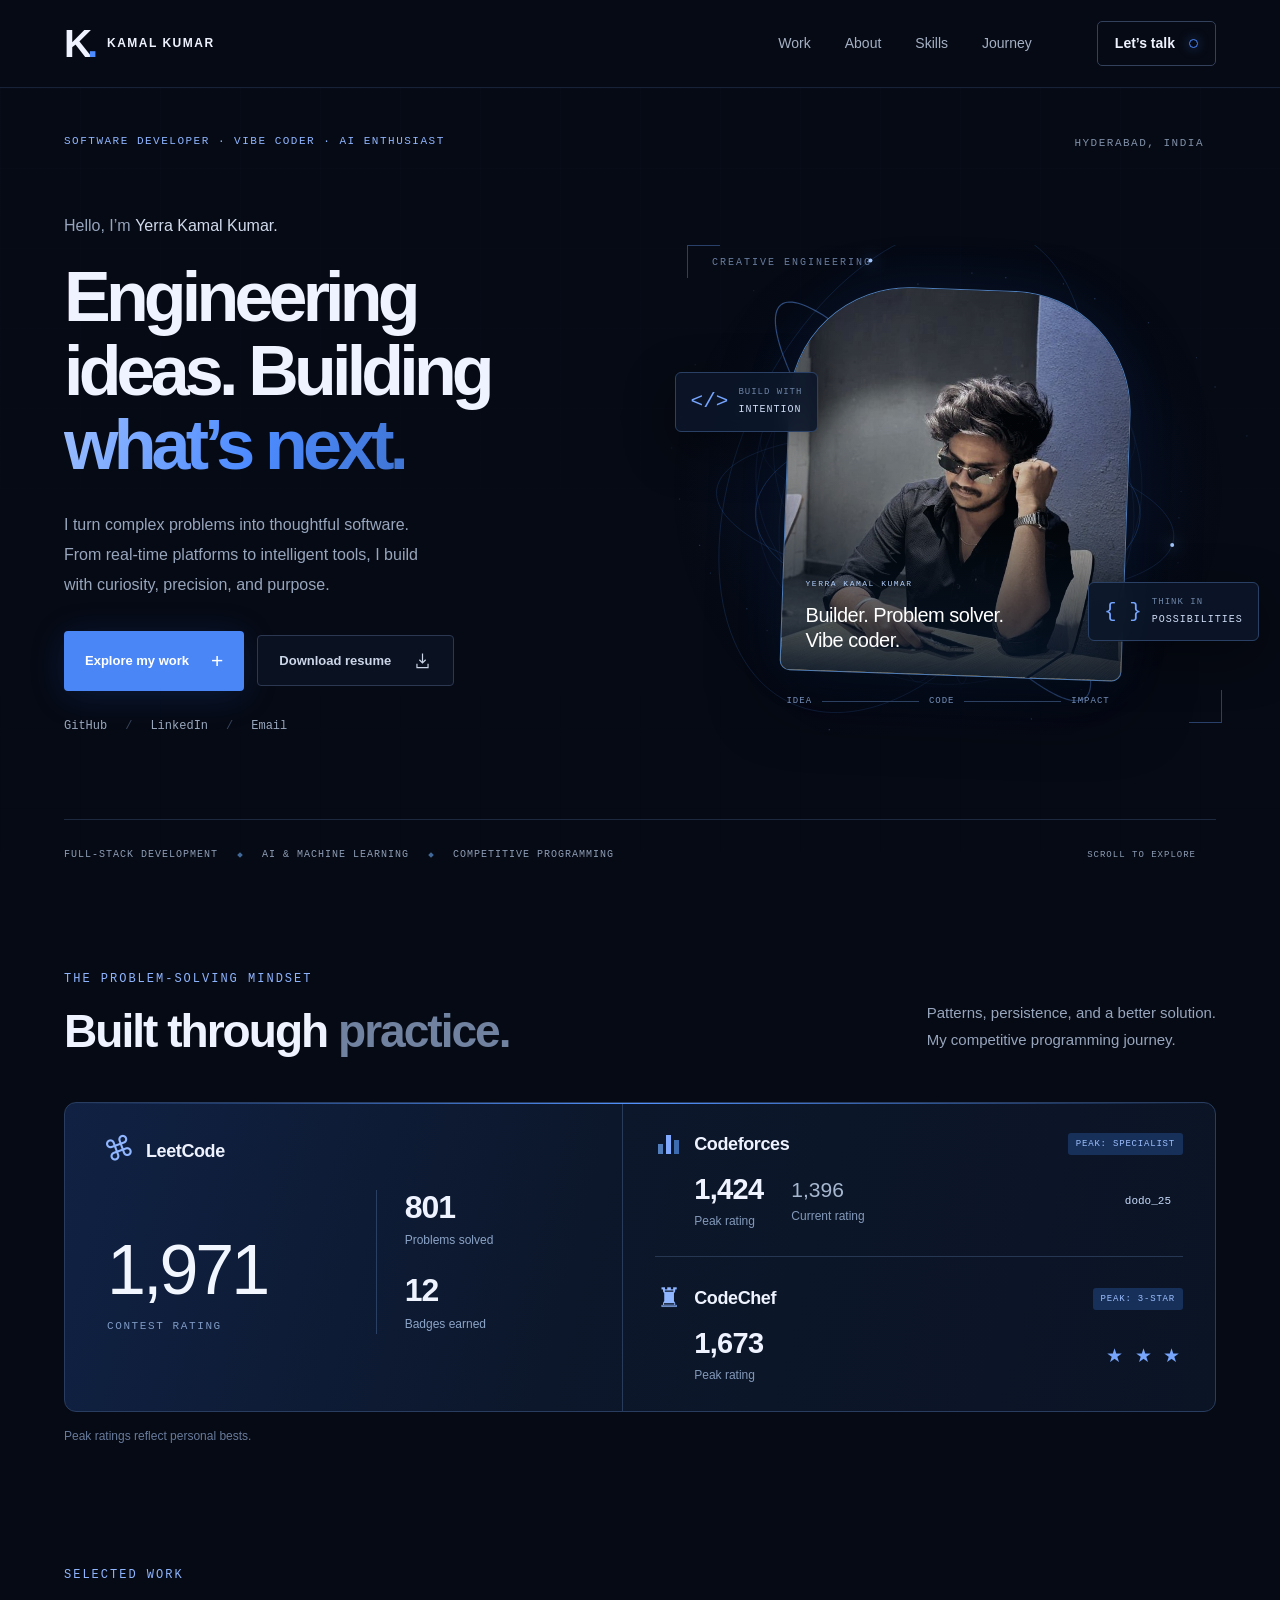
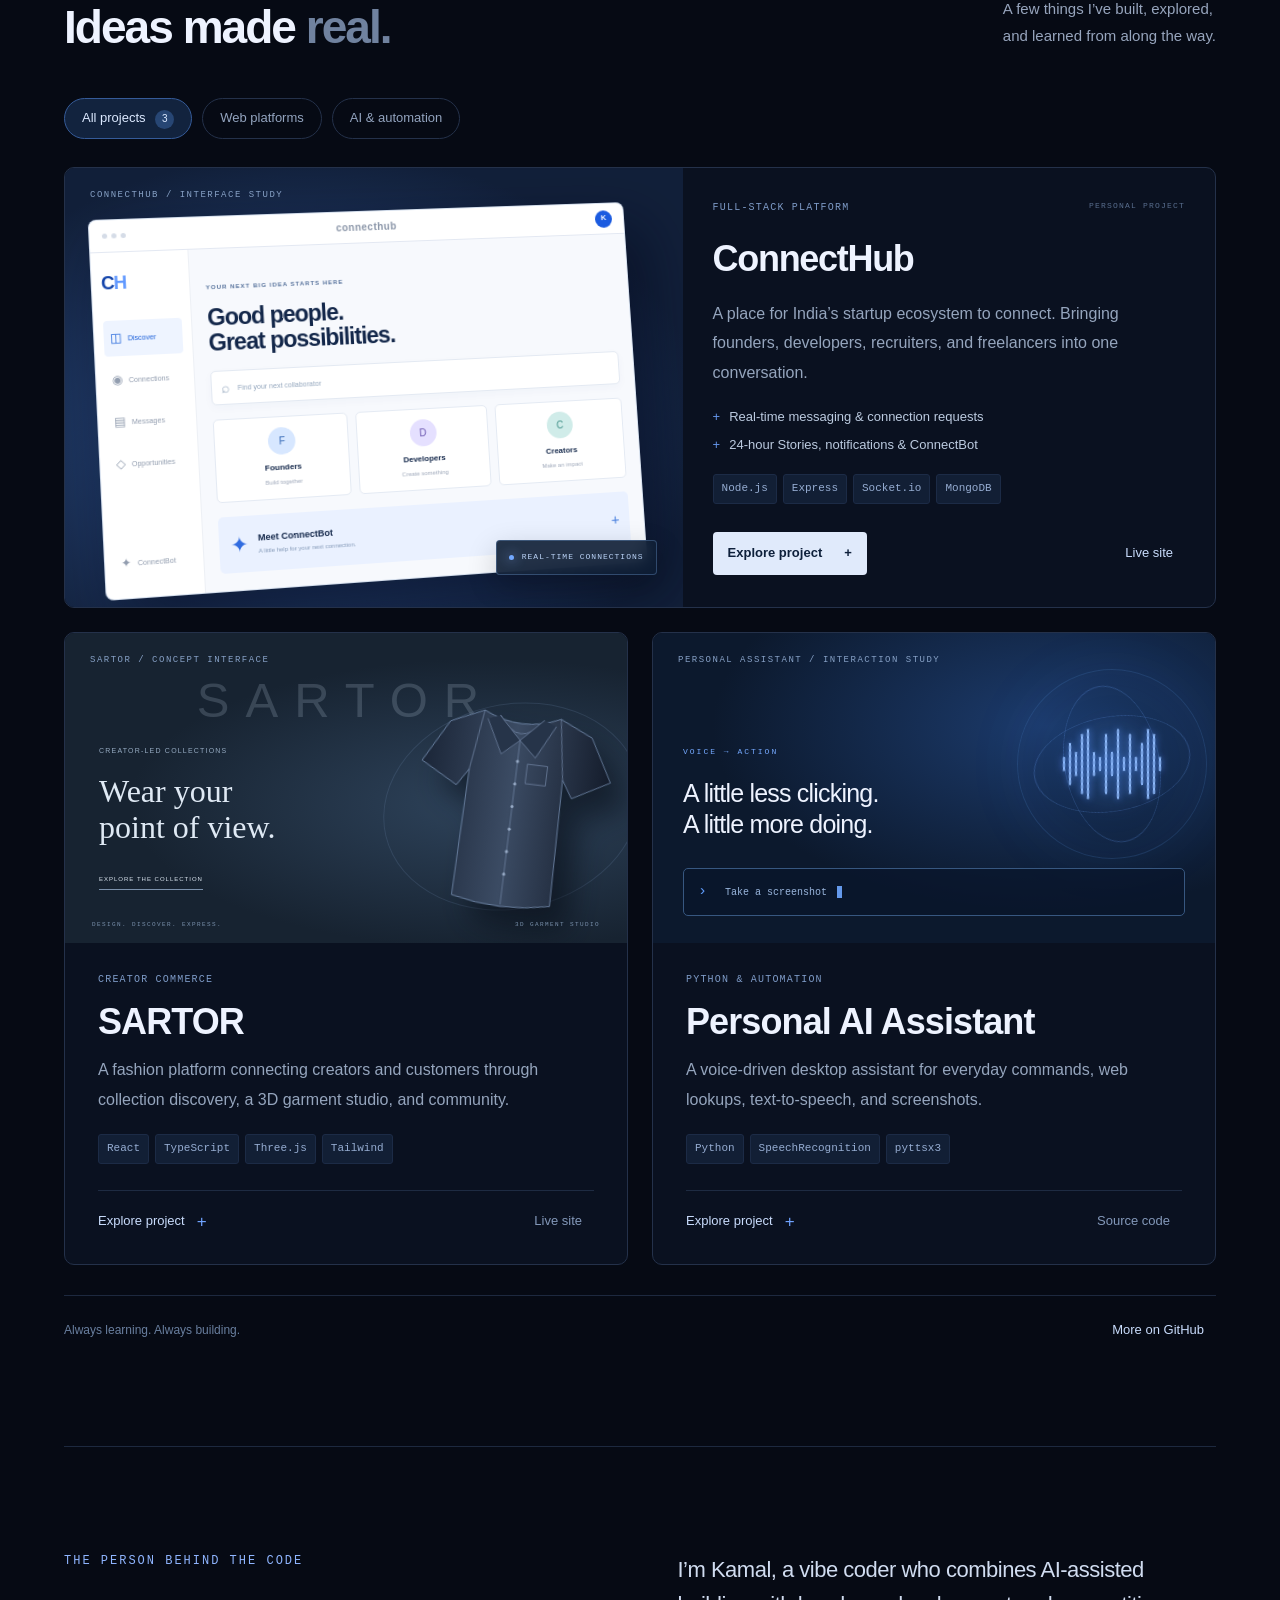
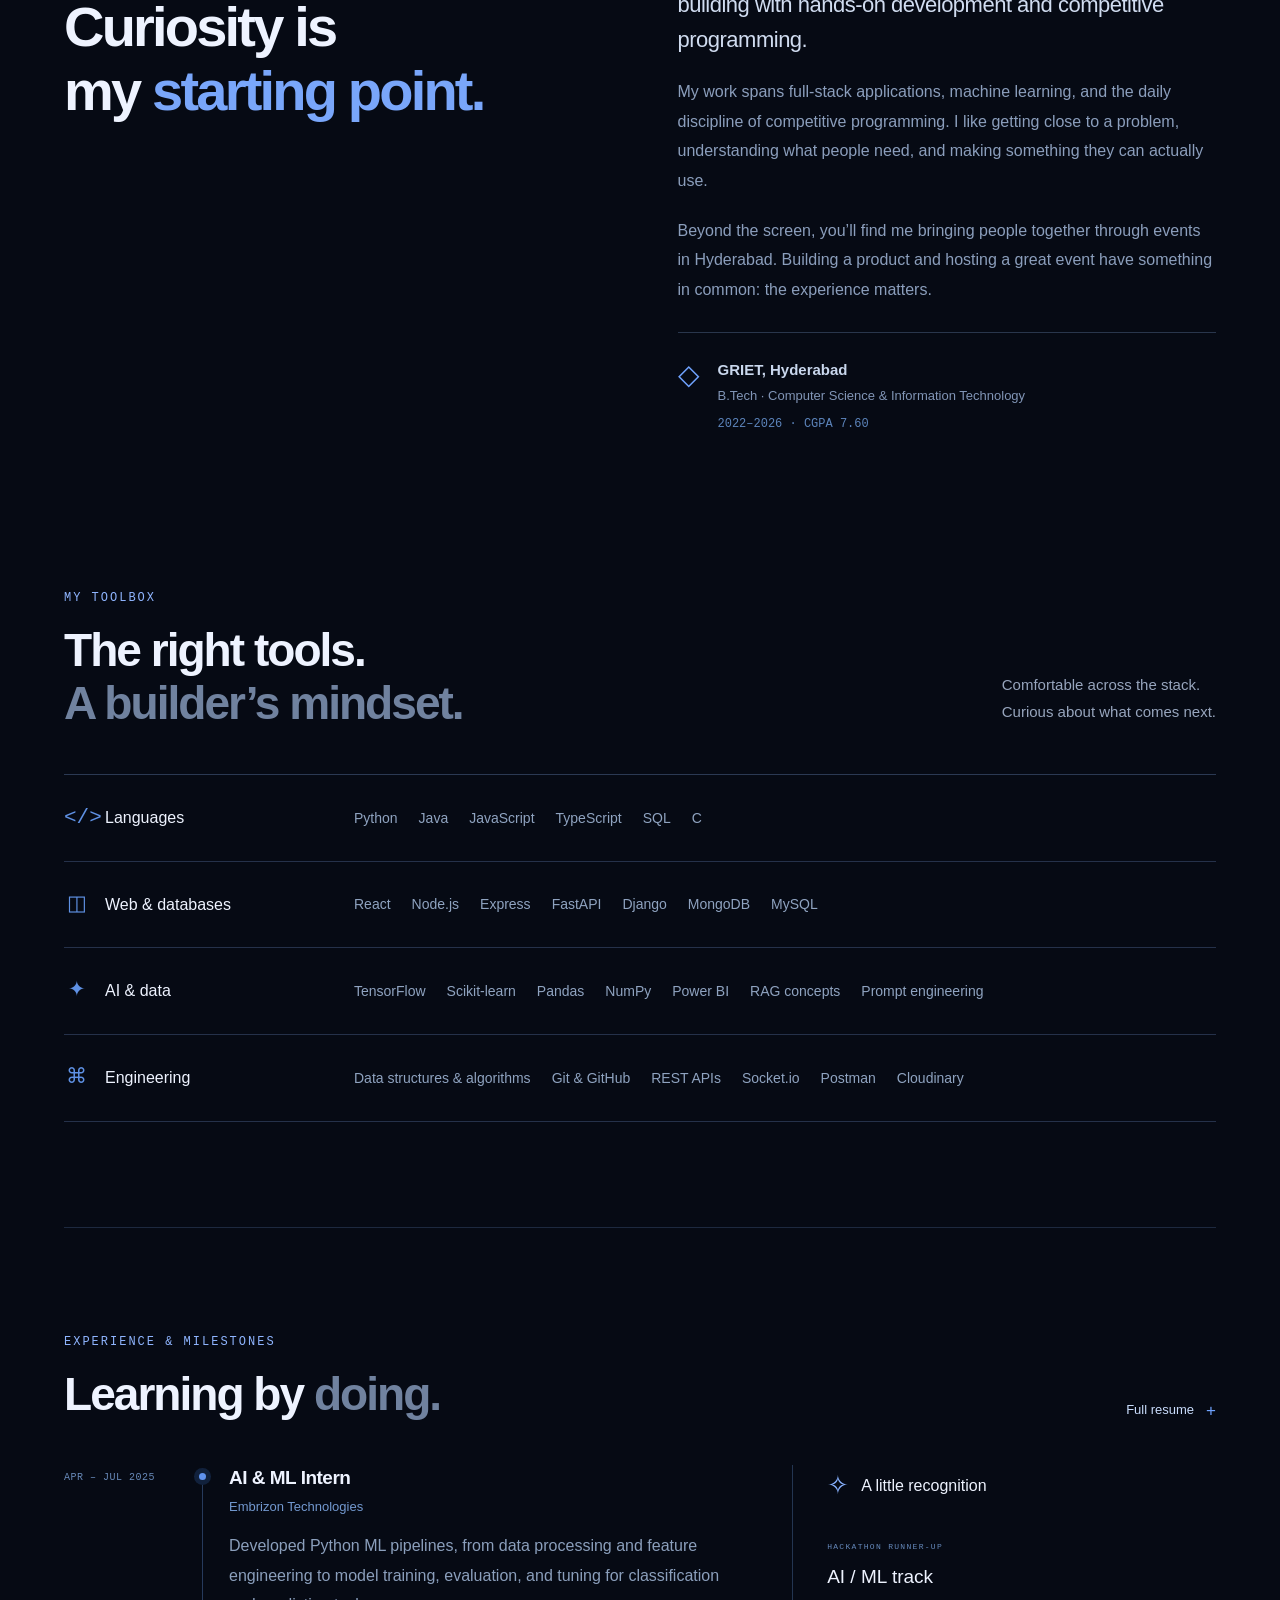
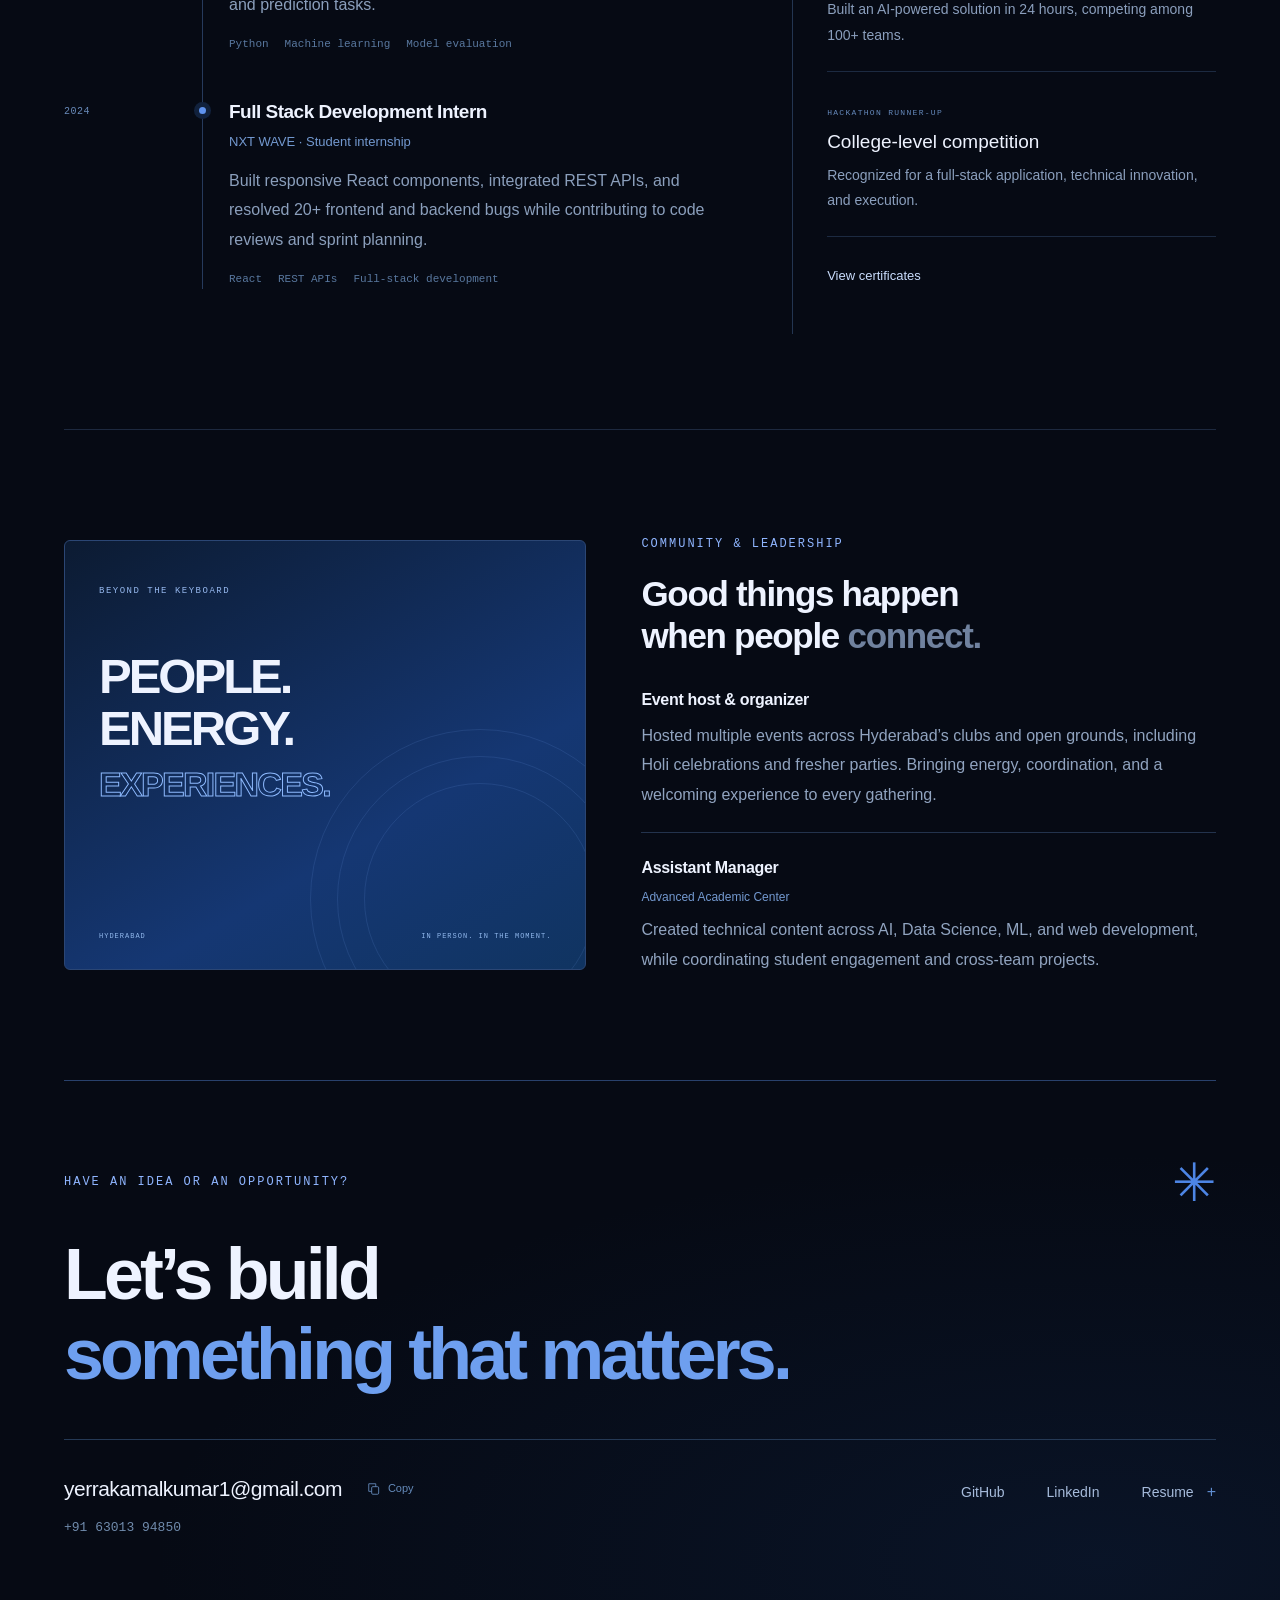
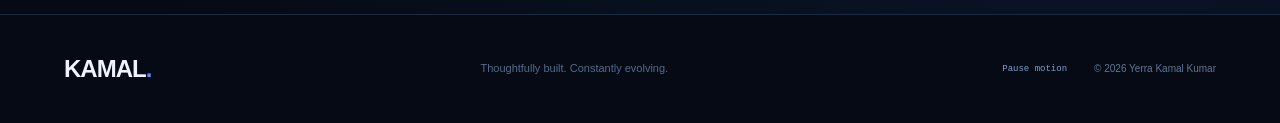
==== portfolio/index.html @ 94bba511 "Add deployed responsive portfolio, portrait and resume" ====
<!doctype html>
<html lang="en">
<head>
  <meta charset="utf-8">
  <meta name="viewport" content="width=device-width, initial-scale=1">
  <meta name="theme-color" content="#060a14">
  <title>Yerra Kamal Kumar — Software Developer, Vibe Coder & AI Enthusiast</title>
  <meta name="description" content="Yerra Kamal Kumar — software developer and AI enthusiast in Hyderabad. Explore ConnectHub, SARTOR, competitive programming achievements and selected work.">
  <meta property="og:title" content="Yerra Kamal Kumar — Engineering ideas. Building what’s next.">
  <meta property="og:description" content="Full-stack development, AI projects and competitive programming. Explore selected work by Kamal Kumar.">
  <meta property="og:type" content="website">
  <meta property="og:image" content="./social-card.svg">
  <link rel="icon" href="./favicon.svg" type="image/svg+xml">
  <link rel="stylesheet" href="./styles.css">
  <script src="./app.js" defer></script>
</head>
<body>
  <a class="skip-link" href="#main">Skip to content</a>
  <div class="scroll-progress" aria-hidden="true"></div>
  <header class="site-header">
    <a href="#home" class="brand" aria-label="Kamal Kumar home"><span class="brand-symbol">K<span>.</span></span><span class="brand-name">KAMAL KUMAR</span></a>
    <nav class="desktop-nav" aria-label="Main navigation">
      <a href="#work">Work</a><a href="#about">About</a><a href="#skills">Skills</a><a href="#journey">Journey</a>
    </nav>
    <div class="header-actions"><a href="#contact" class="nav-contact">Let’s talk <span class="tiny-orbit" aria-hidden="true"></span></a><button class="menu-toggle" aria-expanded="false" aria-controls="mobile-nav" aria-label="Open navigation"><span></span><span></span></button></div>
    <nav id="mobile-nav" class="mobile-nav" aria-label="Mobile navigation" hidden><a href="#work">Work</a><a href="#about">About</a><a href="#skills">Skills</a><a href="#journey">Journey</a><a href="#contact">Contact</a></nav>
  </header>

  <main id="main">
    <section id="home" class="hero section-anchor">
      <div class="hero-grid-bg" aria-hidden="true"></div>
      <div class="hero-topline"><span class="eyebrow">SOFTWARE DEVELOPER · VIBE CODER · AI ENTHUSIAST</span><span class="location">HYDERABAD, INDIA <span aria-hidden="true"></span></span></div>
      <div class="hero-content">
        <div class="hero-copy">
          <p class="hello">Hello, I’m <strong>Yerra Kamal Kumar.</strong></p>
          <h1>Engineering<br>ideas. Building<br><span>what’s next.</span></h1>
          <p class="hero-description">I turn complex problems into thoughtful software.<br class="desktop-break"> From real-time platforms to intelligent tools, I build<br class="desktop-break"> with curiosity, precision, and purpose.</p>
          <div class="hero-buttons"><a class="button button-primary" href="#work">Explore my work <span class="button-icon" aria-hidden="true">+</span></a><a class="button button-secondary" href="./assets/Yerra_Kamal_Kumar_Resume.pdf" download>Download resume <svg viewBox="0 0 24 24" aria-hidden="true"><path d="M12 3v12m-4-4 4 4 4-4M5 16v5h14v-5"/></svg></a></div>
          <div class="hero-social"><a href="https://github.com/yerrakamalkumar1" target="_blank" rel="noopener noreferrer">GitHub</a><span aria-hidden="true">/</span><a href="https://linkedin.com/in/kamal-kumar-yerra" target="_blank" rel="noopener noreferrer">LinkedIn</a><span aria-hidden="true">/</span><a href="mailto:yerrakamalkumar1@gmail.com">Email</a></div>
        </div>
        <div class="hero-art" aria-label="Kamal Kumar portrait with an animated blue orbital background">
          <div class="art-corner corner-top"></div><div class="art-corner corner-bottom"></div>
          <span class="art-label">CREATIVE ENGINEERING</span><canvas id="orbital-canvas" aria-hidden="true"></canvas>
          <div class="portrait-frame"><img src="./assets/kamal-portrait.jpg" alt="Yerra Kamal Kumar" width="756" height="1008" fetchpriority="high"><div class="portrait-gradient"></div><div class="portrait-caption"><span>YERRA KAMAL KUMAR</span><strong>Builder. Problem solver.<br>Vibe coder.</strong></div></div>
          <div class="orbit-chip chip-one"><span class="chip-code">&lt;/&gt;</span><span>BUILD WITH<br><strong>INTENTION</strong></span></div>
          <div class="orbit-chip chip-two"><span class="chip-code">{ }</span><span>THINK IN<br><strong>POSSIBILITIES</strong></span></div>
          <div class="art-caption"><span>IDEA</span><i></i><span>CODE</span><i></i><span>IMPACT</span></div>
        </div>
      </div>
      <div class="hero-bottom"><span>FULL-STACK DEVELOPMENT</span><span class="diamond" aria-hidden="true"></span><span>AI & MACHINE LEARNING</span><span class="diamond" aria-hidden="true"></span><span>COMPETITIVE PROGRAMMING</span><a href="#work" class="scroll-label">SCROLL TO EXPLORE <span aria-hidden="true"></span></a></div>
    </section>

    <section class="coding-section section-pad" id="coding">
      <div class="section-heading reveal"><div><p class="eyebrow">THE PROBLEM-SOLVING MINDSET</p><h2>Built through <span class="muted-word">practice.</span></h2></div><p>Patterns, persistence, and a better solution.<br>My competitive programming journey.</p></div>
      <div class="coding-board reveal">
        <div class="leetcode-score"><div class="platform-label"><span class="platform-symbol leet-symbol" aria-hidden="true">⌘</span><h3>LeetCode</h3></div><div class="main-rating">1,971<span>CONTEST RATING</span></div><div class="leetcode-extra"><div><strong>801</strong><span>Problems solved</span></div><div><strong>12</strong><span>Badges earned</span></div></div></div>
        <div class="coding-side"><article><div class="platform-label"><span class="platform-symbol cf-symbol" aria-hidden="true"><i></i><i></i><i></i></span><h3>Codeforces</h3><span class="rank-badge">PEAK: SPECIALIST</span></div><div class="rating-detail"><strong>1,424<span>Peak rating</span></strong><span class="secondary-rating">1,396<span>Current rating</span></span><a class="text-link" href="https://codeforces.com/profile/dodo_25" target="_blank" rel="noopener noreferrer">dodo_25 <span aria-hidden="true"></span></a></div></article><article><div class="platform-label"><span class="platform-symbol chef-symbol" aria-hidden="true">♜</span><h3>CodeChef</h3><span class="rank-badge">PEAK: 3-STAR</span></div><div class="rating-detail"><strong>1,673<span>Peak rating</span></strong><div class="three-stars" aria-label="Three stars">★ ★ ★</div></div></article></div>
      </div>
      <p class="stats-note">Peak ratings reflect personal bests.</p>
    </section>

    <section id="work" class="work-section section-pad section-anchor">
      <div class="section-heading reveal"><div><p class="eyebrow">SELECTED WORK</p><h2>Ideas made <span class="muted-word">real.</span></h2></div><p>A few things I’ve built, explored,<br>and learned from along the way.</p></div>
      <div class="project-filters reveal" role="group" aria-label="Filter projects"><button data-filter="all" class="is-active" aria-pressed="true">All projects <span>3</span></button><button data-filter="web" aria-pressed="false">Web platforms</button><button data-filter="ai" aria-pressed="false">AI & automation</button></div>
      <div class="project-list">
        <article class="project project-featured reveal" data-category="web">
          <div class="project-visual connect-visual"><div class="visual-caption">CONNECTHUB / INTERFACE STUDY</div><div class="connect-window" aria-hidden="true"><div class="window-bar"><div class="window-dots"><i></i><i></i><i></i></div><span>connecthub</span><span class="mini-avatar">K</span></div><div class="mock-app"><div class="mock-sidebar"><span class="mini-logo">C<span>H</span></span><div class="mock-nav-item selected">◫ <span>Discover</span></div><div class="mock-nav-item">◉ <span>Connections</span></div><div class="mock-nav-item">▤ <span>Messages</span></div><div class="mock-nav-item">◇ <span>Opportunities</span></div><div class="mock-nav-item bottom-item">✦ <span>ConnectBot</span></div></div><div class="mock-main"><span class="mock-overline">YOUR NEXT BIG IDEA STARTS HERE</span><h4>Good people.<br>Great possibilities.</h4><div class="mock-search">⌕ <span>Find your next collaborator</span></div><div class="mock-profiles"><div><span class="avatar blue">F</span><strong>Founders</strong><small>Build together</small></div><div><span class="avatar purple">D</span><strong>Developers</strong><small>Create something</small></div><div><span class="avatar teal">C</span><strong>Creators</strong><small>Make an impact</small></div></div><div class="mock-chat"><span class="chat-spark">✦</span><div><strong>Meet ConnectBot</strong><small>A little help for your next connection.</small></div><span class="chat-plus">+</span></div></div></div></div><div class="project-floating-label"><span class="floating-dot"></span>REAL-TIME CONNECTIONS</div></div>
          <div class="project-copy"><div class="project-kicker"><span>FULL-STACK PLATFORM</span><span class="project-year">PERSONAL PROJECT</span></div><h3>ConnectHub</h3><p>A place for India’s startup ecosystem to connect. Bringing founders, developers, recruiters, and freelancers into one conversation.</p><ul class="project-highlights"><li>Real-time messaging & connection requests</li><li>24-hour Stories, notifications & ConnectBot</li></ul><div class="tech-tags"><span>Node.js</span><span>Express</span><span>Socket.io</span><span>MongoDB</span></div><div class="project-actions"><button class="button button-light" data-project="connecthub">Explore project <span aria-hidden="true">+</span></button><a class="text-link" href="https://connecthub-f2sp.onrender.com/" target="_blank" rel="noopener noreferrer">Live site <span aria-hidden="true"></span></a></div></div>
        </article>
        <div class="project-pair">
          <article class="project project-compact reveal" data-category="web">
            <div class="project-visual sartor-visual"><div class="visual-caption">SARTOR / CONCEPT INTERFACE</div><div class="sartor-wordmark" aria-hidden="true">SARTOR</div><div class="fashion-layout" aria-hidden="true"><div class="fashion-copy"><small>CREATOR-LED COLLECTIONS</small><strong>Wear your<br>point of view.</strong><span>EXPLORE THE COLLECTION</span></div><div class="shirt-scene"><svg class="shirt" viewBox="0 0 260 300"><defs><linearGradient id="shirt-gradient" x1="0" x2="1"><stop offset="0" stop-color="#1b2638"/><stop offset=".48" stop-color="#3b4b63"/><stop offset="1" stop-color="#141c2b"/></linearGradient></defs><path d="M81 32 39 51 9 105 56 131 70 109 67 271Q130 286 193 271L190 109 204 131 251 105 221 51 179 32Q130 55 81 32Z" fill="url(#shirt-gradient)" stroke="#7890b3" stroke-width="1"/><path d="M102 36Q130 77 158 36M81 32 70 109M179 32 190 109M130 65V276" fill="none" stroke="#6d819f" stroke-width="1"/><path d="m101 36 29 29-22 20-22-43m72-6-28 29 22 20 22-43" fill="#263449" stroke="#6d819f" stroke-width="1"/><g fill="#96a9c4"><circle cx="130" cy="92" r="2"/><circle cx="130" cy="121" r="2"/><circle cx="130" cy="150" r="2"/><circle cx="130" cy="179" r="2"/><circle cx="130" cy="208" r="2"/><circle cx="130" cy="237" r="2"/></g><path d="M143 94h26v25h-26Z" fill="none" stroke="#6d819f"/></svg><div class="fashion-orbit"></div></div></div><div class="sartor-visual-footer"><span>DESIGN. DISCOVER. EXPRESS.</span><span>3D GARMENT STUDIO</span></div></div>
            <div class="project-copy"><div class="project-kicker"><span>CREATOR COMMERCE</span></div><h3>SARTOR</h3><p>A fashion platform connecting creators and customers through collection discovery, a 3D garment studio, and community.</p><div class="tech-tags"><span>React</span><span>TypeScript</span><span>Three.js</span><span>Tailwind</span></div><div class="project-actions"><button class="text-link" data-project="sartor">Explore project <span aria-hidden="true">+</span></button><a class="text-link muted-link" href="https://sator-fashion.netlify.app/" target="_blank" rel="noopener noreferrer">Live site <span aria-hidden="true"></span></a></div></div>
          </article>
          <article class="project project-compact reveal" data-category="ai">
            <div class="project-visual assistant-visual"><div class="visual-caption">PERSONAL ASSISTANT / INTERACTION STUDY</div><div class="assistant-orb" aria-hidden="true"><div class="assistant-orb-inner"></div><div class="waveform"><i></i><i></i><i></i><i></i><i></i><i></i><i></i><i></i><i></i><i></i><i></i><i></i><i></i><i></i><i></i><i></i><i></i></div></div><div class="assistant-visual-copy"><span>VOICE → ACTION</span><strong>A little less clicking.<br>A little more doing.</strong></div><div class="assistant-command" aria-hidden="true"><span>›</span> Take a screenshot<span class="terminal-cursor"></span></div></div>
            <div class="project-copy"><div class="project-kicker"><span>PYTHON & AUTOMATION</span></div><h3>Personal AI Assistant</h3><p>A voice-driven desktop assistant for everyday commands, web lookups, text-to-speech, and screenshots.</p><div class="tech-tags"><span>Python</span><span>SpeechRecognition</span><span>pyttsx3</span></div><div class="project-actions"><button class="text-link" data-project="assistant">Explore project <span aria-hidden="true">+</span></button><a class="text-link muted-link" href="https://github.com/yerrakamalkumar1/AI-PERSONAL-ASSISTANT" target="_blank" rel="noopener noreferrer">Source code <span aria-hidden="true"></span></a></div></div>
          </article>
        </div>
      </div>
      <div class="work-bottom"><span>Always learning. Always building.</span><a class="text-link" href="https://github.com/yerrakamalkumar1" target="_blank" rel="noopener noreferrer">More on GitHub <span aria-hidden="true"></span></a></div>
    </section>

    <section id="about" class="about-section section-pad section-anchor">
      <div class="about-title reveal"><p class="eyebrow">THE PERSON BEHIND THE CODE</p><h2>Curiosity is<br>my <span>starting point.</span></h2></div>
      <div class="about-body reveal"><p class="about-lead">I’m Kamal, a vibe coder who combines AI-assisted building with hands-on development and competitive programming.</p><p>My work spans full-stack applications, machine learning, and the daily discipline of competitive programming. I like getting close to a problem, understanding what people need, and making something they can actually use.</p><p>Beyond the screen, you’ll find me bringing people together through events in Hyderabad. Building a product and hosting a great event have something in common: the experience matters.</p><div class="education-line"><span class="edu-icon" aria-hidden="true">◇</span><div><strong>GRIET, Hyderabad</strong><span>B.Tech · Computer Science & Information Technology</span><small>2022–2026 · CGPA 7.60</small></div></div></div>
    </section>

    <section id="skills" class="skills-section section-pad section-anchor">
      <div class="section-heading reveal"><div><p class="eyebrow">MY TOOLBOX</p><h2>The right tools.<br><span class="muted-word">A builder’s mindset.</span></h2></div><p>Comfortable across the stack.<br>Curious about what comes next.</p></div>
      <div class="skill-rows reveal"><div class="skill-row"><h3><span aria-hidden="true">&lt;/&gt;</span>Languages</h3><div><span>Python</span><span>Java</span><span>JavaScript</span><span>TypeScript</span><span>SQL</span><span>C</span></div></div><div class="skill-row"><h3><span aria-hidden="true">◫</span>Web & databases</h3><div><span>React</span><span>Node.js</span><span>Express</span><span>FastAPI</span><span>Django</span><span>MongoDB</span><span>MySQL</span></div></div><div class="skill-row"><h3><span aria-hidden="true">✦</span>AI & data</h3><div><span>TensorFlow</span><span>Scikit-learn</span><span>Pandas</span><span>NumPy</span><span>Power BI</span><span>RAG concepts</span><span>Prompt engineering</span></div></div><div class="skill-row"><h3><span aria-hidden="true">⌘</span>Engineering</h3><div><span>Data structures & algorithms</span><span>Git & GitHub</span><span>REST APIs</span><span>Socket.io</span><span>Postman</span><span>Cloudinary</span></div></div></div>
    </section>

    <section id="journey" class="journey-section section-pad section-anchor">
      <div class="section-heading reveal"><div><p class="eyebrow">EXPERIENCE & MILESTONES</p><h2>Learning by <span class="muted-word">doing.</span></h2></div><a class="text-link" href="./assets/Yerra_Kamal_Kumar_Resume.pdf" download>Full resume <span aria-hidden="true">+</span></a></div>
      <div class="journey-layout"><div class="timeline reveal"><article><div class="timeline-date">APR – JUL 2025</div><div class="timeline-content"><h3>AI & ML Intern</h3><span class="company">Embrizon Technologies</span><p>Developed Python ML pipelines, from data processing and feature engineering to model training, evaluation, and tuning for classification and prediction tasks.</p><div class="timeline-tags"><span>Python</span><span>Machine learning</span><span>Model evaluation</span></div></div></article><article><div class="timeline-date">2024</div><div class="timeline-content"><h3>Full Stack Development Intern</h3><span class="company">NXT WAVE · Student internship</span><p>Built responsive React components, integrated REST APIs, and resolved 20+ frontend and backend bugs while contributing to code reviews and sprint planning.</p><div class="timeline-tags"><span>React</span><span>REST APIs</span><span>Full-stack development</span></div></div></article></div><aside class="achievement-column reveal"><div class="achievement-title"><span aria-hidden="true">✧</span><h3>A little recognition</h3></div><article><span class="award-label">HACKATHON RUNNER-UP</span><h4>AI / ML track</h4><p>Built an AI-powered solution in 24 hours, competing among 100+ teams.</p></article><article><span class="award-label">HACKATHON RUNNER-UP</span><h4>College-level competition</h4><p>Recognized for a full-stack application, technical innovation, and execution.</p></article><a class="text-link" href="https://drive.google.com/drive/folders/1eWcTRGxu1ekc9PgRRRaO9iUEo53v_sgh" target="_blank" rel="noopener noreferrer">View certificates <span aria-hidden="true"></span></a></aside></div>
    </section>

    <section class="beyond-section section-pad">
      <div class="beyond-visual reveal" aria-hidden="true"><div class="event-spotlight"></div><div class="event-rings"><i></i><i></i><i></i></div><span class="event-eyebrow">BEYOND THE KEYBOARD</span><strong>PEOPLE.<br>ENERGY.<br><span>EXPERIENCES.</span></strong><div class="event-baseline"><span>HYDERABAD</span><span>IN PERSON. IN THE MOMENT.</span></div></div>
      <div class="beyond-copy reveal"><p class="eyebrow">COMMUNITY & LEADERSHIP</p><h2>Good things happen<br>when people <span class="muted-word">connect.</span></h2><div class="community-item"><h3>Event host & organizer</h3><p>Hosted multiple events across Hyderabad’s clubs and open grounds, including Holi celebrations and fresher parties. Bringing energy, coordination, and a welcoming experience to every gathering.</p></div><div class="community-item"><h3>Assistant Manager</h3><span class="company">Advanced Academic Center</span><p>Created technical content across AI, Data Science, ML, and web development, while coordinating student engagement and cross-team projects.</p></div></div>
    </section>

    <section id="contact" class="contact-section section-pad section-anchor">
      <div class="contact-top reveal"><p class="eyebrow">HAVE AN IDEA OR AN OPPORTUNITY?</p><span class="contact-spark" aria-hidden="true">✳</span></div><h2 class="reveal">Let’s build<br><span>something that matters.</span></h2><div class="contact-bottom reveal"><div><a class="contact-email" href="mailto:yerrakamalkumar1@gmail.com">yerrakamalkumar1@gmail.com</a><button class="copy-email" aria-label="Copy email address"><svg viewBox="0 0 24 24" aria-hidden="true"><rect x="8" y="8" width="12" height="13" rx="2"/><path d="M15 8V3H3v13h5"/></svg><span>Copy</span></button><a href="tel:+916301394850" class="contact-phone">+91 63013 94850</a></div><div class="contact-links"><a href="https://github.com/yerrakamalkumar1" target="_blank" rel="noopener noreferrer">GitHub <span aria-hidden="true"></span></a><a href="https://linkedin.com/in/kamal-kumar-yerra" target="_blank" rel="noopener noreferrer">LinkedIn <span aria-hidden="true"></span></a><a href="./assets/Yerra_Kamal_Kumar_Resume.pdf" download>Resume <span aria-hidden="true">+</span></a></div></div>
    </section>
  </main>
  <footer class="site-footer"><a class="footer-brand" href="#home">KAMAL<span>.</span></a><p>Thoughtfully built. Constantly evolving.</p><div><button id="motion-toggle" aria-pressed="false">Pause motion</button><span>© <span id="year">2026</span> Yerra Kamal Kumar</span></div></footer>
  <div class="toast" role="status" aria-live="polite"></div>
  <dialog id="project-dialog" class="project-dialog" aria-labelledby="dialog-title"><button class="dialog-close" aria-label="Close project details"><span aria-hidden="true">×</span></button><div id="dialog-content"></div></dialog>
</body>
</html>
---- portfolio/styles.css ----
@charset "UTF-8";
:root{--bg:#060a14;--surface:#0c1221;--surface2:#101a2c;--text:#eef3ff;--muted:#97a5bd;--line:#1d293f;--blue:#4d8bff;--blue-light:#8fb5ff;--max:1280px;--mono:"SFMono-Regular",Consolas,"Liberation Mono",monospace;--sans:"Inter","Arial",sans-serif}
*{box-sizing:border-box}html{scroll-behavior:smooth;scroll-padding-top:95px}body{margin:0;background:var(--bg);color:var(--text);font-family:var(--sans);font-size:16px;line-height:1.6;-webkit-font-smoothing:antialiased}body:has(dialog[open]){overflow:hidden}a{color:inherit;text-decoration:none}button,input{font:inherit}button{color:inherit;cursor:pointer}button,a{-webkit-tap-highlight-color:transparent}button{border:0}button:focus-visible,a:focus-visible{outline:2px solid #8fb5ff;outline-offset:6px}::selection{background:#346dd1;color:white}h1,h2,h3,h4,p{margin:0}button svg,a svg{width:19px;height:19px;fill:none;stroke:currentColor;stroke-width:1.5}button:disabled{cursor:default}[hidden]{display:none!important}.skip-link{position:fixed;top:-80px;left:20px;background:var(--blue);padding:12px 20px;z-index:1000}.skip-link:focus{top:15px}.scroll-progress{position:fixed;top:0;left:0;height:2px;background:var(--blue);width:0;z-index:200}.site-header{height:88px;max-width:1480px;padding:0 64px;margin:auto;display:flex;align-items:center;justify-content:space-between;gap:30px;position:relative;z-index:30;border-bottom:1px solid #172138}.brand{display:flex;align-items:center;gap:14px}.brand-symbol{font-size:39px;letter-spacing:-5px;font-weight:900;line-height:1}.brand-symbol span{color:var(--blue)}.brand-name{font-size:12px;font-weight:700;letter-spacing:1.5px}.desktop-nav{display:flex;gap:34px;margin-left:auto;margin-right:35px}.desktop-nav a{font-size:14px;color:#a4b0c4;transition:color .2s}.desktop-nav a:hover,.desktop-nav a.active{color:white}.header-actions{display:flex;align-items:center;gap:18px}.nav-contact{font-size:14px;font-weight:600;display:flex;gap:14px;align-items:center;border:1px solid #34415c;border-radius:5px;padding:10px 17px}.nav-contact:hover{background:#13203a;border-color:var(--blue)}.tiny-orbit{border:1px solid var(--blue);width:9px;height:9px;border-radius:50%;box-shadow:0 0 12px #4d8bff66}.menu-toggle{display:none;background:transparent;width:40px;height:40px;padding:8px}.menu-toggle span{display:block;height:1px;background:var(--text);margin:7px 0;transition:transform .2s}.mobile-nav{position:absolute;top:80px;left:20px;right:20px;background:#0d1627;border:1px solid var(--line);padding:24px;box-shadow:0 25px 60px #0008}.mobile-nav a{display:block;padding:12px;font-size:21px}.hero{position:relative;max-width:1480px;margin:auto;padding:40px 64px 0;overflow:hidden}.hero-grid-bg{position:absolute;inset:0;z-index:-1;background-image:linear-gradient(#3047700a 1px,transparent 1px),linear-gradient(90deg,#3047700a 1px,transparent 1px);background-size:80px 80px;mask-image:linear-gradient(to bottom,black,transparent)}.hero-topline{display:flex;align-items:center;justify-content:space-between;gap:20px}.eyebrow{font-family:var(--mono);font-size:12px;letter-spacing:2px;color:var(--blue-light);line-height:1.5}.location{font-family:var(--mono);font-size:11px;letter-spacing:1.5px;color:#8190a9;white-space:nowrap}.location span{font-size:17px;margin-left:12px}.hero-content{display:grid;grid-template-columns:1.15fr 1fr;gap:0;padding-top:58px;align-items:center}.hero-copy{position:relative;z-index:2}.hello{font-size:16px;color:#96a4bd;margin-bottom:21px}.hello strong{font-weight:500;color:#d1dbed}.hero h1{font-size:clamp(56px,5.75vw,84px);line-height:1.06;letter-spacing:-4.8px;font-weight:750;position:relative}.hero h1>span{background:linear-gradient(110deg,#9cbeff,#4d8bff 55%,#3f74d2);-webkit-background-clip:text;background-clip:text;color:transparent}.hero-description{font-size:16px;line-height:1.8;color:#97a5bd;margin-top:28px}.hero-buttons{display:flex;gap:13px;align-items:center;margin-top:32px}.button{display:inline-flex;align-items:center;justify-content:center;gap:22px;min-height:51px;padding:13px 21px;border-radius:4px;font-size:14px;font-weight:600;transition:background .2s,transform .2s,border-color .2s}.button:hover{transform:translateY(-3px)}.button-primary{background:#4b86f7;color:#fff;box-shadow:0 5px 35px #1e5ddd30}.button-primary:hover{background:#6096ff}.button-icon{font-weight:400;font-size:21px}.button-secondary{border:1px solid #2c3851;color:#cbd6e8;background:#0a1120}.button-secondary:hover{border-color:#6484b8;background:#121f35}.hero-social{display:flex;align-items:center;gap:18px;margin:26px 0 30px;color:#99a7bd;font-family:var(--mono);font-size:12px}.hero-social span{color:#37445d}.hero-social a:hover{color:#fff}.hero-art{position:relative;min-width:0;width:116%;height:530px;margin-left:-8%;isolation:isolate}.hero-art:before{content:"";position:absolute;inset:35px;background:radial-gradient(ellipse,#234b9226,transparent 68%);z-index:-1}.hero-art canvas{width:100%;height:100%;position:absolute;inset:0;z-index:1}.art-center{position:absolute;inset:0;display:flex;align-items:center;justify-content:center;font-size:125px;letter-spacing:-17px;font-weight:800;color:#e8f2ff;text-shadow:0 0 50px #598bff80;transform:translate(-8px,-6px);z-index:2}.art-center span{color:#4d8bff}.art-label{position:absolute;top:10px;left:12%;font-size:10px;letter-spacing:2px;font-family:var(--mono);color:#697d9f}.art-corner{position:absolute;width:33px;height:33px;border-color:#29416a;border-style:solid;border-width:0;z-index:1}.corner-top{top:0;left:8%;border-top-width:1px;border-left-width:1px}.corner-bottom{bottom:12px;right:6%;border-bottom-width:1px;border-right-width:1px}.orbit-chip{position:absolute;display:flex;align-items:center;gap:10px;background:#0c1729e8;backdrop-filter:blur(10px);padding:12px 15px;border:1px solid #2a4165;border-radius:6px;box-shadow:0 16px 50px #0006;z-index:3;animation:float 7s ease-in-out infinite}.chip-one{left:7%;top:24%}.chip-two{right:3%;bottom:22%;animation-delay:-3s}.chip-code{font-family:var(--mono);font-size:21px;color:#76a5ff}.orbit-chip>span:last-child{font-family:var(--mono);font-size:9px;letter-spacing:1px;color:#6e84a6;line-height:1.7}.orbit-chip strong{font-size:10px;font-weight:400;color:#cedbf4}.art-caption{position:absolute;bottom:26px;left:24%;right:24%;display:flex;align-items:center;gap:10px;font-family:var(--mono);font-size:9px;color:#7690ba;letter-spacing:1px;z-index:2}.art-caption i{height:1px;background:#2c4162;flex:1}.hero-bottom{border-top:1px solid var(--line);display:flex;align-items:center;gap:20px;font-size:10px;letter-spacing:1px;font-family:var(--mono);color:#8d9cb5;padding:27px 0;margin-top:53px}.diamond{height:4px;width:4px;transform:rotate(45deg);background:#416898}.scroll-label{margin-left:auto;font-size:9px;display:flex;gap:20px;align-items:center;white-space:nowrap}.scroll-label span{font-size:16px;color:#a5c3f5}.section-pad{max-width:var(--max);margin:0 auto;padding:105px 0}.section-heading{display:flex;justify-content:space-between;align-items:flex-end;gap:40px;margin-bottom:44px}.section-heading .eyebrow{margin-bottom:17px}h2{font-size:clamp(35px,3.6vw,50px);font-weight:650;line-height:1.15;letter-spacing:-2px}.muted-word{color:#70829f}.section-heading>p{color:var(--muted);font-size:14px;line-height:1.8;padding-bottom:5px}.coding-section{padding-top:80px;padding-bottom:60px}.coding-board{border:1px solid #293d60;border-radius:12px;display:grid;grid-template-columns:1fr 1.06fr;background:linear-gradient(105deg,#102143,#0c172b 45%,#0b1425);position:relative;overflow:hidden}.coding-board:before{content:"";position:absolute;top:0;left:0;right:0;height:1px;background:linear-gradient(90deg,transparent,#5292ff,transparent)}.leetcode-score{padding:34px 42px;border-right:1px solid #283b5a;display:grid;grid-template-columns:1fr 1fr;align-items:start;gap:24px}.platform-label{display:flex;align-items:center;gap:12px}.platform-label h3{font-size:18px;font-weight:600;letter-spacing:-.4px}.platform-symbol{display:inline-flex;align-items:center;justify-content:center;width:27px;height:27px;font-size:27px;color:#90b6ff}.leet-symbol{font-family:var(--mono);font-size:29px;transform:rotate(-20deg)}.main-rating{font-size:70px;line-height:1;letter-spacing:-3px;color:#f2f6ff;grid-column:1;grid-row:2}.main-rating>span{display:block;font-family:var(--mono);font-size:10px;letter-spacing:1.6px;color:#7e9ac4;margin-top:16px}.leetcode-extra{grid-column:2;grid-row:1/3;border-left:1px solid #293f64;margin:10px 0 0 20px;padding-left:28px;align-self:center;display:flex;flex-direction:column;gap:23px}.leetcode-extra strong{display:block;font-size:32px;letter-spacing:-1px;line-height:1.1}.leetcode-extra span{display:block;color:#8ca4c7;font-size:12px;margin-top:6px}.coding-side{padding:0 32px;display:flex;flex-direction:column}.coding-side article{padding:27px 0;flex:1}.coding-side article+article{border-top:1px solid #253752}.cf-symbol{align-items:flex-end;height:20px;gap:3px;padding:0 3px}.cf-symbol i{width:5px;height:10px;background:#527ebb}.cf-symbol i:nth-child(2){height:19px;background:#81aaff}.cf-symbol i:nth-child(3){height:14px;background:#3d6bb0}.chef-symbol{font-size:27px}.rank-badge{font-family:var(--mono);font-size:9px;letter-spacing:.8px;background:#17305a;color:#9dbfff;padding:4px 8px;margin-left:auto;border-radius:3px;white-space:nowrap}.rating-detail{display:flex;gap:28px;align-items:center;margin:15px 0 0 39px}.rating-detail strong{font-size:29px;font-weight:600;letter-spacing:-.7px;line-height:1.1}.rating-detail strong span,.secondary-rating>span{font-size:11px;font-weight:400;line-height:1.4;letter-spacing:0;color:#8399b9;display:block;margin-top:7px}.secondary-rating{font-size:21px;line-height:1.1;color:#a6b7cf}.rating-detail .text-link{margin-left:auto;font-family:var(--mono);font-size:11px}.three-stars{margin-left:auto;font-size:19px;letter-spacing:3px;color:#78a5fc}.stats-note{font-size:11px;color:#687b9c;margin-top:14px}.work-section{padding-top:60px}.project-filters{display:flex;gap:10px;margin:0 0 28px}.project-filters button{background:transparent;border:1px solid #24314a;color:#93a4bf;font-size:12px;border-radius:30px;padding:9px 17px;transition:background .2s,color .2s}.project-filters button.is-active{color:#dce9ff;border-color:#355b99;background:#12233e}.project-filters button:hover{color:white;border-color:#5277b5}.project-filters span{display:inline-flex;justify-content:center;align-items:center;background:#274674;width:19px;height:19px;border-radius:50%;font-size:10px;margin-left:6px}.project{border:1px solid #24314a;border-radius:10px;overflow:hidden;background:#0a1120;transition:border-color .3s}.project:hover{border-color:#426294}.project-featured{display:grid;grid-template-columns:1.16fr 1fr;min-height:460px}.project-visual{position:relative;overflow:hidden;isolation:isolate}.connect-visual{background:radial-gradient(ellipse at 40% 60%,#2b5190,#111f39 75%);display:flex;align-items:center;justify-content:center;min-height:460px}.visual-caption{position:absolute;top:20px;left:25px;font-family:var(--mono);font-size:9px;letter-spacing:1.5px;color:#87a1c6;z-index:4}.connect-window{width:88%;background:#f7f9fd;border-radius:8px;transform:perspective(1200px) rotateY(7deg) rotateX(3deg) rotateZ(-3deg);box-shadow:20px 27px 60px #03091c90;border:1px solid #7e9bc14a;transition:transform .5s;color:#13274a;margin-top:15px}.project:hover .connect-window{transform:perspective(1200px) rotateY(1deg) rotateX(0) rotateZ(-1deg)}.window-bar{height:32px;display:flex;align-items:center;justify-content:space-between;gap:20px;padding:0 12px;border-bottom:1px solid #e3e8f2;background:#fff;border-radius:8px 8px 0 0;font-size:10px;letter-spacing:.5px;font-weight:600;color:#8994a7}.window-dots{display:flex;gap:4px}.window-dots i{height:5px;width:5px;background:#d5dce7;border-radius:50%}.mini-avatar{height:18px;width:18px;display:grid;place-items:center;font-size:8px;border-radius:50%;background:#1b5be0;color:#fff}.mock-app{display:flex}.mock-sidebar{width:108px;flex-shrink:0;padding:16px 12px;background:#fff;border-radius:0 0 0 8px;display:flex;flex-direction:column;gap:6px;border-right:1px solid #edf0f5}.mini-logo{color:#1344aa;font-weight:800;font-size:18px;margin-bottom:16px;letter-spacing:-1px}.mini-logo span{color:#6098ff}.mock-nav-item{font-size:12px;color:#929daf;padding:8px 6px;display:flex;align-items:center;gap:6px;white-space:nowrap}.mock-nav-item span{font-size:7px}.mock-nav-item.selected{background:#eef4ff;color:#1a5fd9;border-radius:4px}.bottom-item{margin-top:auto}.mock-main{padding:25px 20px 20px;flex:1}.mock-overline{font-size:6px;color:#54709a;letter-spacing:1px;font-weight:700}.mock-main h4{font-size:25px;line-height:1.12;letter-spacing:-1px;margin:8px 0 14px}.mock-search{background:#fff;box-shadow:0 3px 10px #14387508;border:1px solid #e3e9f2;font-size:14px;padding:5px 9px;border-radius:5px;color:#93a6bd;display:flex;align-items:center;gap:8px}.mock-search span{font-size:7px}.mock-profiles{display:flex;gap:8px;margin-top:14px}.mock-profiles>div{background:white;border:1px solid #e4eaf3;border-radius:5px;padding:10px;flex:1;text-align:center}.avatar{width:27px;height:27px;border-radius:50%;display:grid;place-items:center;margin:0 auto 7px;font-size:10px}.avatar.blue{background:#d7e7ff;color:#3569b6}.avatar.purple{background:#e5e0ff;color:#6b57b0}.avatar.teal{background:#d0ece9;color:#3f8f87}.mock-profiles strong{display:block;font-size:8px}.mock-profiles small{display:block;font-size:6px;color:#9ca6b8;margin-top:3px;white-space:nowrap}.mock-chat{background:#eaf1ff;border-radius:5px;display:flex;align-items:center;gap:9px;margin-top:14px;padding:11px}.chat-spark{color:#316ce0;font-size:21px}.mock-chat strong{display:block;font-size:9px}.mock-chat small{font-size:6px;color:#8399b7;display:block;margin-top:2px}.chat-plus{margin-left:auto;font-size:15px;color:#447cdd}.project-floating-label{position:absolute;bottom:32px;right:26px;padding:10px 12px;border:1px solid #658dc466;background:#0e1d35e6;backdrop-filter:blur(8px);font-family:var(--mono);font-size:8px;letter-spacing:1px;border-radius:4px;display:flex;align-items:center;gap:8px;color:#bbd3f7;box-shadow:0 10px 30px #0003}.floating-dot{height:5px;width:5px;border-radius:50%;background:#72a8ff;box-shadow:0 0 12px #7aafff}.project-copy{padding:38px;display:flex;flex-direction:column}.project-kicker{display:flex;justify-content:space-between;gap:15px;font-family:var(--mono);font-size:9px;letter-spacing:1.2px;color:#7e9bc7;margin-bottom:23px}.project-year{font-size:8px;color:#596e8e}.project h3{font-size:40px;line-height:1.1;letter-spacing:-1.3px;margin-bottom:20px;font-weight:600}.project h3>span{font-size:11px;vertical-align:super;color:#7187a8;margin-left:4px}.project-copy>p{font-size:14px;color:#95a5bd;line-height:1.85}.project-highlights{padding:0;list-style:none;font-size:12px;color:#bccbe0;line-height:2.1;margin:20px 0}.project-highlights li:before{content:"+";color:#6698ee;margin-right:9px}.tech-tags{display:flex;flex-wrap:wrap;gap:6px;margin-top:20px}.project-highlights+.tech-tags{margin-top:0}.tech-tags span{font-family:var(--mono);font-size:9px;color:#96add2;background:#121f35;padding:5px 8px;border-radius:3px;border:1px solid #1c2b46}.project-actions{display:flex;align-items:center;justify-content:space-between;gap:20px;margin-top:auto;padding-top:28px}.button-light{background:#e0eafb;color:#0e203b;padding:10px 15px;min-height:43px;font-size:12px}.button-light:hover{background:#fff}.text-link{display:inline-flex;align-items:center;gap:12px;font-size:12px;font-weight:500;background:none;padding:0;color:#c9dcfc;border:0}.text-link:hover{color:#fff}.text-link>span{font-size:17px;color:#70a3ff;line-height:1}.muted-link{color:#8398b9}.project-pair{display:grid;grid-template-columns:1fr 1fr;gap:24px;margin-top:24px}.project-compact .project-visual{height:310px}.project-compact .project-copy{padding:29px 33px 32px}.project-compact .project-kicker{margin-bottom:14px}.project-compact h3{font-size:28px;letter-spacing:-.9px;margin-bottom:14px}.project-compact p{font-size:14px}.project-compact .project-actions{border-top:1px solid #1e2b42;margin-top:26px;padding-top:20px}.sartor-visual{background:radial-gradient(ellipse at 75% 55%,#2e435b,#172331 60%);color:#dfe9f4}.sartor-wordmark{position:absolute;top:43px;left:29px;right:29px;text-align:center;font-size:49px;letter-spacing:16px;font-weight:500;line-height:1;color:#bccedf;opacity:.2}.fashion-layout{display:flex;align-items:center;height:100%;padding:65px 34px 28px}.fashion-copy{width:55%;position:relative;z-index:3;padding-top:12px}.fashion-copy small{font-size:7px;letter-spacing:1.2px;color:#96abc2}.fashion-copy strong{font-family:Georgia,serif;font-weight:400;display:block;font-size:32px;line-height:1.12;margin:13px 0 18px}.fashion-copy>span{font-size:6px;letter-spacing:1px;border-bottom:1px solid #7b91ac;padding-bottom:7px}.shirt-scene{position:absolute;height:235px;width:230px;right:0;bottom:19px;transform:rotate(7deg)}.shirt{position:relative;height:100%;width:100%;filter:drop-shadow(20px 20px 15px #050a1490);z-index:1;transition:transform .6s}.project:hover .shirt{transform:rotate(-7deg) translateY(-5px)}.fashion-orbit{position:absolute;inset:15px -15px;border:1px solid #809cc82a;border-radius:50%;transform:rotate(-20deg)}.sartor-visual-footer{position:absolute;bottom:13px;left:27px;right:27px;font-family:var(--mono);font-size:6px;color:#7a91ad;letter-spacing:1.4px;display:flex;justify-content:space-between}.assistant-visual{background:radial-gradient(ellipse at 70% 30%,#1c3b6c,#0c192d 60%)}.assistant-orb{position:absolute;width:190px;height:190px;right:8px;top:36px;border:1px solid #477fc63d;border-radius:50%;display:flex;align-items:center;justify-content:center;transform:rotate(-10deg);box-shadow:0 0 60px #387bea11,inset 0 0 60px #387bea11}.assistant-orb:before,.assistant-orb:after{content:"";position:absolute;inset:15px;border:1px solid #67a1f743;border-radius:50%;transform:rotateX(53deg)}.assistant-orb:after{transform:rotateY(53deg)}.assistant-orb-inner{position:absolute;inset:40px;border-radius:50%;background:radial-gradient(#3b78c944,transparent 70%);filter:blur(5px)}.waveform{display:flex;align-items:center;gap:4px;height:70px;transform:rotate(10deg)}.waveform i{width:2px;height:20%;background:#92beff;box-shadow:0 0 7px #5b91ff;animation:wave 2s ease-in-out infinite alternate}.waveform i:nth-child(2n){height:60%;animation-delay:-.7s}.waveform i:nth-child(3n){height:35%;animation-delay:-1.3s}.waveform i:nth-child(4n){height:85%;animation-delay:-.3s}.waveform i:nth-child(5n){height:100%;animation-delay:-1.8s}.assistant-visual-copy{position:absolute;left:30px;top:103px;z-index:3}.assistant-visual-copy>span{font-family:var(--mono);font-size:8px;letter-spacing:2px;color:#75a9ff}.assistant-visual-copy>strong{display:block;font-size:25px;line-height:1.25;letter-spacing:-.8px;font-weight:500;margin-top:17px}.assistant-command{position:absolute;bottom:27px;left:30px;right:30px;padding:11px 14px;border:1px solid #375780;border-radius:5px;background:#09162cb8;font-family:var(--mono);font-size:10px;color:#9ab6dd;z-index:3}.assistant-command>span:first-child{color:#5f9bfa;font-size:15px;margin-right:12px}.terminal-cursor{display:inline-block;width:5px;height:12px;background:#6499eb;vertical-align:middle;margin-left:10px;animation:blink 1s steps(2) infinite}.work-bottom{margin-top:30px;padding-top:24px;border-top:1px solid var(--line);display:flex;justify-content:space-between;align-items:center;font-size:12px;color:#697f9f}.about-section{display:grid;grid-template-columns:1fr 1fr;gap:100px;border-top:1px solid var(--line)}.about-title .eyebrow{margin-bottom:25px}.about-title h2{font-size:56px;line-height:1.15;letter-spacing:-2.8px}.about-title h2 span{color:#79a6fa}.about-body>p{font-size:15px;line-height:1.9;color:#8b9ebc;margin-bottom:20px}.about-body .about-lead{font-size:22px;color:#d0dcf0;line-height:1.6;letter-spacing:-.5px}.education-line{border-top:1px solid #29364c;margin-top:28px;padding-top:25px;display:flex;gap:18px}.edu-icon{color:#70a3ff;font-size:28px;line-height:1.2}.education-line strong{font-size:15px;display:block;color:#c9d7ed}.education-line span:not(.edu-icon){display:block;font-size:12px;color:#8195b6;margin-top:4px}.education-line small{display:block;font-family:var(--mono);font-size:10px;color:#5c84bb;margin-top:8px}.skills-section{padding-top:50px}.skill-rows{border-top:1px solid #2b3953}.skill-row{display:grid;grid-template-columns:260px 1fr;gap:30px;padding:26px 0;border-bottom:1px solid #25314a;align-items:center}.skill-row h3{font-size:16px;font-weight:500;display:flex;gap:16px;align-items:center}.skill-row h3>span{width:25px;text-align:center;font-family:var(--mono);color:#5f91e4;font-size:21px}.skill-row>div{display:flex;flex-wrap:wrap;gap:10px 21px}.skill-row>div>span{font-size:13px;color:#8fa3c0}.journey-section{border-top:1px solid var(--line);padding-bottom:95px}.journey-layout{display:grid;grid-template-columns:1.6fr 1fr;gap:80px}.timeline{position:relative}.timeline article{display:grid;grid-template-columns:122px 1fr;gap:28px;position:relative;padding-bottom:46px}.timeline article:before{content:"";position:absolute;left:138px;top:8px;bottom:-10px;width:1px;background:#263a5c}.timeline article:last-child:before{bottom:45px}.timeline article:after{content:"";position:absolute;left:135px;top:8px;height:7px;width:7px;border-radius:50%;background:#5f92ee;box-shadow:0 0 0 5px #11213c}.timeline-date{font-family:var(--mono);font-size:10px;letter-spacing:.5px;color:#688ab9;padding-top:5px}.timeline-content{padding-left:15px}.timeline-content h3{font-size:19px;letter-spacing:-.5px;font-weight:550;line-height:1.35}.company{display:block;font-size:12px;color:#7399d0;margin:7px 0 13px}.timeline-content p{font-size:13px;color:#8b9fbc;line-height:1.9}.timeline-tags{display:flex;flex-wrap:wrap;gap:16px;font-family:var(--mono);font-size:9px;color:#59789f;margin-top:16px}.achievement-column{border-left:1px solid #233551;padding-left:34px}.achievement-title{display:flex;align-items:center;gap:12px;margin-bottom:25px}.achievement-title>span{font-size:26px;color:#88b2ff}.achievement-title h3{font-size:16px;font-weight:500}.achievement-column article{margin-bottom:25px;padding-bottom:23px;border-bottom:1px solid #1c2a41}.award-label{font-family:var(--mono);font-size:8px;letter-spacing:1.3px;color:#6589bb}.achievement-column h4{font-size:17px;font-weight:500;line-height:1.4;margin:7px 0}.achievement-column p{font-size:12px;color:#8b9fbd;line-height:1.8}.beyond-section{border-top:1px solid var(--line);display:grid;grid-template-columns:1fr 1.1fr;gap:80px;align-items:center}.beyond-visual{height:430px;position:relative;border:1px solid #2b4674;border-radius:6px;overflow:hidden;background:linear-gradient(150deg,#0c1b32,#153773 65%,#103461);padding:34px;isolation:isolate}.event-spotlight{position:absolute;inset:-50% -100%;background:conic-gradient(from 195deg at 45% 75%,transparent 0deg,#82b7ff20 10deg,transparent 20deg,transparent 32deg,#82b7ff15 38deg,transparent 49deg);z-index:-1}.event-eyebrow{font-family:var(--mono);font-size:9px;letter-spacing:1.5px;color:#96b8ee}.beyond-visual>strong{font-size:56px;line-height:1.05;letter-spacing:-3px;display:block;margin-top:51px;font-weight:750}.beyond-visual>strong>span{color:transparent;-webkit-text-stroke:1px #8fbbff;font-size:40px;letter-spacing:-1.7px}.event-rings{position:absolute;right:-65px;bottom:-100px;width:340px;height:340px;z-index:-1}.event-rings i{position:absolute;inset:0;border:1px solid #7fb1ff20;border-radius:50%}.event-rings i:nth-child(2){inset:27px}.event-rings i:nth-child(3){inset:54px}.event-baseline{position:absolute;bottom:27px;left:34px;right:34px;font-size:7px;letter-spacing:1px;font-family:var(--mono);display:flex;justify-content:space-between;color:#91b8ed}.beyond-copy .eyebrow{margin-bottom:20px}.beyond-copy h2{font-size:35px;line-height:1.2;letter-spacing:-1.3px;margin-bottom:30px}.community-item+.community-item{border-top:1px solid #23334d;padding-top:22px;margin-top:22px}.community-item h3{font-size:16px;letter-spacing:-.3px;font-weight:550;margin-bottom:8px}.community-item p{font-size:13px;color:#91a4c0;line-height:1.9}.community-item .company{font-size:11px;margin:0 0 8px}.contact-section{border-top:1px solid #29416c;position:relative;padding-top:75px;padding-bottom:75px}.contact-section:before{content:"";position:absolute;inset:0 -80px;pointer-events:none;background:radial-gradient(ellipse at 85% 90%,#16376b38,transparent 60%);z-index:-1}.contact-top{display:flex;justify-content:space-between;align-items:center;margin-bottom:25px}.contact-spark{font-size:53px;color:#4d85e5;line-height:1;animation:spin 35s linear infinite}.contact-section h2{font-size:clamp(45px,5.6vw,78px);line-height:1.12;letter-spacing:-3.8px}.contact-section h2>span{color:#6e9feF}.contact-bottom{display:flex;justify-content:space-between;gap:40px;align-items:flex-start;margin-top:45px;padding-top:32px;border-top:1px solid #253955}.contact-email{font-size:21px;font-weight:500;letter-spacing:-.5px;display:inline-block}.contact-email:hover{color:#89b2f9}.copy-email{background:transparent;color:#658bbb;display:inline-flex;gap:7px;align-items:center;margin-left:20px;padding:5px;font-size:11px}.copy-email svg{width:14px;height:14px}.contact-phone{display:block;color:#708bac;font-family:var(--mono);font-size:12px;margin-top:12px;width:max-content}.contact-links{display:flex;gap:29px;font-size:12px;color:#a6bbdb;padding-top:7px}.contact-links a{display:flex;gap:13px;align-items:center}.contact-links a>span{font-size:16px;color:#5f8ccf}.site-footer{padding:35px 64px;max-width:1480px;margin:auto;border-top:1px solid #1c2940;display:flex;align-items:center;justify-content:space-between;gap:30px}.footer-brand{font-size:24px;font-weight:800;letter-spacing:-1px}.footer-brand span{color:#548ffb}.site-footer p{font-size:11px;color:#536b8a}.site-footer>div{display:flex;align-items:center;gap:22px;font-size:10px;color:#607794}.site-footer button{font-family:var(--mono);font-size:9px;color:#7e9fcb;background:transparent;padding:5px}.toast{position:fixed;bottom:25px;left:50%;transform:translate(-50%,25px);opacity:0;pointer-events:none;z-index:500;background:#1a3153;border:1px solid #456da6;color:#d4e6ff;box-shadow:0 12px 50px #0006;padding:12px 22px;border-radius:6px;font-size:13px;transition:opacity .2s,transform .2s}.toast.show{opacity:1;transform:translate(-50%,0)}.project-dialog{width:min(760px,calc(100% - 32px));max-height:85vh;background:#0d1729;border:1px solid #3a5b8c;border-radius:12px;padding:50px;color:#d7e6fc;box-shadow:0 40px 140px #000b;overflow:auto}.project-dialog::backdrop{background:#030711cf;backdrop-filter:blur(8px)}.dialog-close{position:absolute;top:18px;right:18px;width:36px;height:36px;border:1px solid #334969;border-radius:50%;background:#15243b;color:#a2bce2;display:grid;place-items:center;font-size:25px;line-height:1}.dialog-close:hover{background:#29436b;color:white}.dialog-label{font-family:var(--mono);color:#7eacf6;font-size:11px;letter-spacing:1.5px;margin-bottom:14px}.project-dialog h2{font-size:39px;letter-spacing:-1.4px;margin:0 40px 20px 0}.dialog-description{font-size:16px;color:#a1b5d3;line-height:1.9}.project-dialog h3{font-size:16px;margin-top:28px;margin-bottom:13px;font-weight:550}.project-dialog ul{padding-left:18px;font-size:14px;line-height:1.8;color:#8fa7cb}.project-dialog li{margin-bottom:8px}.dialog-note{border-left:2px solid #598cef;background:#152540;padding:15px 18px;font-size:12px;color:#92afd9;line-height:1.8;margin-top:25px}.dialog-links{display:flex;gap:14px;margin-top:30px;flex-wrap:wrap}.js-ready .reveal{opacity:0;transform:translateY(24px);transition:opacity .75s,transform .75s}.js-ready .reveal.visible{opacity:1;transform:none}.motion-paused *,.motion-paused *:before,.motion-paused *:after{animation-play-state:paused!important}.motion-paused .reveal{transition:none}.motion-paused{scroll-behavior:auto}
@keyframes float{0%,100%{transform:translateY(0)}50%{transform:translateY(-12px)}}@keyframes wave{from{transform:scaleY(.4)}to{transform:scaleY(1)}}@keyframes blink{to{opacity:0}}@keyframes spin{to{transform:rotate(360deg)}}
@media(min-width:1550px){.hero-content{padding-top:68px}.hero-art{height:570px}.hero-bottom{margin-top:65px}}
@media(max-width:1410px){.section-pad{margin-left:64px;margin-right:64px}.hero h1{font-size:70px}.hero-art{height:490px}.project-copy{padding:30px}.project-kicker{font-size:8px}.project-year{font-size:7px}.project h3{font-size:36px}.connect-visual{min-height:430px}.mock-main{padding:22px 15px 17px}.mock-sidebar{width:95px;padding:16px 9px}.mock-main h4{font-size:23px}.project-featured{min-height:430px}.about-section{gap:75px}.journey-layout{gap:50px}.beyond-section{gap:55px}.beyond-visual>strong{font-size:49px}.beyond-visual>strong>span{font-size:34px}}
@media(max-width:1150px){.site-header{padding:0 40px}.hero{padding:34px 40px 0}.section-pad{margin-left:40px;margin-right:40px;padding-top:75px;padding-bottom:75px}.hero h1{font-size:61px;letter-spacing:-3px}.hero-content{padding-top:45px}.hero-art{height:450px;width:117%}.hero-description{font-size:14px}.button{font-size:12px;padding:12px 16px;gap:13px}.hero-bottom{gap:14px;font-size:8px;margin-top:42px}.scroll-label{font-size:8px;gap:12px}.brand-name{font-size:10px}.desktop-nav{gap:24px;margin-right:15px}.coding-section{padding-top:60px;padding-bottom:30px}.main-rating{font-size:61px}.leetcode-score{padding:28px;gap:15px}.leetcode-extra{padding-left:20px;margin-left:8px}.coding-side{padding:0 25px}.coding-side article{padding:24px 0}.platform-label h3{font-size:16px}.rank-badge{font-size:8px}.rating-detail{gap:22px;margin-left:35px}.rating-detail .text-link{font-size:9px}.work-section{padding-top:45px}.project-featured{grid-template-columns:1fr 1fr}.connect-window{width:93%}.mock-sidebar{width:81px;padding:14px 6px}.mock-nav-item{gap:3px}.mock-nav-item span{font-size:6px}.mock-main{padding:18px 12px}.mock-main h4{font-size:21px}.mock-profiles{gap:5px}.mock-profiles>div{padding:7px 4px}.project-copy{padding:25px}.project-year{display:none}.project h3{font-size:34px}.project-copy>p{font-size:13px}.project-highlights{font-size:10px}.tech-tags span{font-size:8px}.project-actions{gap:10px}.project-actions .text-link{font-size:10px}.project-compact .project-visual{height:280px}.project-compact .project-copy{padding:25px}.fashion-copy strong{font-size:27px}.shirt-scene{right:-20px;bottom:20px;height:215px;width:200px}.fashion-layout{padding-left:25px}.assistant-visual-copy{left:25px}.assistant-visual-copy>strong{font-size:23px}.assistant-orb{right:-27px}.about-section{gap:50px}.about-title h2{font-size:47px;letter-spacing:-2px}.about-body .about-lead{font-size:20px}.about-body>p{font-size:13px}.skill-row{grid-template-columns:220px 1fr;gap:20px}.skill-row>div{gap:8px 15px}.skill-row>div>span{font-size:12px}.journey-layout{grid-template-columns:1.5fr 1fr;gap:30px}.timeline article{grid-template-columns:95px 1fr;gap:20px}.timeline article:before{left:105px}.timeline article:after{left:102px}.timeline-date{font-size:8px}.timeline-content h3{font-size:17px}.timeline-content p{font-size:12px}.achievement-column{padding-left:26px}.beyond-section{gap:35px}.beyond-visual{height:390px;padding:27px}.beyond-visual>strong{font-size:43px}.beyond-visual>strong>span{font-size:30px}.beyond-copy h2{font-size:29px}.community-item p{font-size:12px}.contact-email{font-size:17px}.contact-links{gap:18px}.site-footer{padding:30px 40px}}
@media(max-width:900px){.desktop-nav{gap:20px}.desktop-nav a{font-size:12px}.hero h1{font-size:53px;letter-spacing:-2.7px}.hero-art{height:400px}.hero-description{font-size:13px}.hero-buttons{gap:10px;flex-wrap:wrap}.button{font-size:11px;padding:12px;min-height:45px;gap:11px}.orbit-chip{padding:8px 10px}.chip-code{font-size:15px}.orbit-chip>span:last-child{font-size:7px}.orbit-chip strong{font-size:8px}.chip-one{left:2%;top:20%}.chip-two{right:-1%;bottom:20%}.art-label{font-size:8px}.art-center{font-size:95px}.hero-bottom{font-size:7px;gap:12px}.scroll-label{display:none}.section-heading{gap:25px}.section-heading>p{font-size:12px}.eyebrow{font-size:10px}.coding-board{grid-template-columns:1fr 1fr}.leetcode-score{display:flex;flex-direction:column;padding:26px;gap:24px}.main-rating{font-size:62px}.leetcode-extra{flex-direction:row;gap:35px;border-left:0;border-top:1px solid #293f64;padding:20px 0 0;margin:0;width:100%}.leetcode-extra strong{font-size:25px}.leetcode-extra span{font-size:10px}.coding-side{padding:0 24px}.coding-side article{padding:27px 0}.coding-side .platform-label{gap:9px;flex-wrap:wrap}.rank-badge{margin-left:36px;margin-top:-3px}.rating-detail{margin-left:36px;flex-wrap:wrap;gap:18px;margin-top:18px}.rating-detail .text-link{margin-left:0;width:100%;font-size:10px}.rating-detail strong{font-size:25px}.secondary-rating{font-size:19px}.three-stars{font-size:16px;letter-spacing:0}.project-featured{grid-template-columns:1fr}.connect-visual{min-height:400px}.connect-window{width:75%;max-width:530px}.project-featured .project-copy{padding:30px}.project-featured .project-highlights{font-size:12px}.project-featured .project-actions{margin-top:0}.project-featured .project-kicker{font-size:9px}.project-year{display:block;font-size:8px}.project-pair{gap:18px}.project-compact .project-visual{height:265px}.project-compact .project-copy{padding:24px}.project-compact h3{font-size:23px}.project-compact p{font-size:12px}.project-compact .tech-tags span{font-size:7px}.fashion-copy strong{font-size:25px}.fashion-copy small{font-size:6px}.sartor-wordmark{font-size:40px;letter-spacing:11px;left:24px;right:15px}.shirt-scene{right:-35px;height:180px;width:180px;bottom:33px}.fashion-copy{width:65%}.fashion-copy>span{font-size:5px}.sartor-visual-footer>span:last-child{display:none}.visual-caption{font-size:7px;left:20px}.assistant-visual-copy{top:85px;left:22px}.assistant-visual-copy>strong{font-size:21px}.assistant-orb{right:-55px;top:20px;opacity:.7}.assistant-command{left:22px;right:22px;font-size:8px;bottom:23px}.about-section{grid-template-columns:1fr;gap:30px}.about-title h2{font-size:45px}.about-body{max-width:630px}.about-body .about-lead{font-size:21px}.about-body>p{font-size:14px}.skill-row{grid-template-columns:190px 1fr;gap:15px}.skill-row h3{font-size:14px;gap:11px}.skill-row>div>span{font-size:11px}.journey-layout{grid-template-columns:1fr;gap:10px}.achievement-column{border-left:0;padding-left:0;display:grid;grid-template-columns:1fr 1fr;gap:0 30px;border-top:1px solid #233551;padding-top:25px}.achievement-title{grid-column:1/-1;margin-bottom:22px}.achievement-column article{margin-bottom:20px}.beyond-section{grid-template-columns:1fr;gap:35px}.beyond-visual{max-width:100%;height:370px}.beyond-visual>strong{font-size:53px;margin-top:32px}.beyond-visual>strong>span{font-size:40px}.beyond-copy h2{font-size:34px}.community-item p{font-size:14px}.contact-bottom{flex-direction:column;gap:25px}.contact-email{font-size:20px}.contact-links{gap:35px}.site-footer{flex-wrap:wrap}.site-footer>div{width:100%;justify-content:space-between;border-top:1px solid #1a2840;padding-top:16px}.site-footer p{margin-left:auto}.stats-note{font-size:10px}}
@media(max-width:650px){html{scroll-padding-top:30px}.site-header{padding:0 24px;height:76px}.brand-name{display:none}.brand-symbol{font-size:35px}.desktop-nav{display:none}.nav-contact{padding:8px 12px;font-size:11px}.tiny-orbit{height:7px;width:7px}.menu-toggle{display:block}.hero{padding:29px 24px 0}.hero-topline{gap:10px}.hero-topline .eyebrow{font-size:8px;letter-spacing:1px}.location{font-size:7px;letter-spacing:.6px}.location span{display:none}.hero-content{grid-template-columns:1fr;padding-top:44px}.hello{font-size:13px;margin-bottom:18px}.hero h1{font-size:clamp(48px,10.9vw,69px);letter-spacing:-2.6px;line-height:1.07}.hero-description{font-size:14px;line-height:1.8;margin-top:25px;max-width:420px}.desktop-break{display:none}.hero-buttons{margin-top:26px;gap:10px;flex-wrap:nowrap}.button{font-size:11px;padding:12px 14px;gap:12px;min-height:47px}.hero-social{font-size:10px;margin-top:23px;margin-bottom:0}.hero-art{width:100%;height:360px;margin:15px 0 0}.art-label{top:19px;left:13%;font-size:8px}.corner-top{top:12px}.corner-bottom{bottom:20px}.art-center{font-size:92px}.chip-one{left:3%;top:26%}.chip-two{right:1%;bottom:24%}.orbit-chip{padding:9px 12px}.orbit-chip>span:last-child{font-size:7px}.orbit-chip strong{font-size:8px}.art-caption{bottom:30px;font-size:7px;left:25%;right:25%}.hero-bottom{margin-top:5px;padding:22px 0;font-size:6px;letter-spacing:.6px;gap:9px;justify-content:space-between}.diamond{width:3px;height:3px;flex-shrink:0}.section-pad{margin-left:24px;margin-right:24px;padding-top:65px;padding-bottom:65px}.section-heading{display:block;margin-bottom:28px}.section-heading .eyebrow{margin-bottom:16px;font-size:9px;letter-spacing:1.5px}.section-heading>p{font-size:13px;margin-top:18px;line-height:1.8}.section-heading>p br{display:none}h2{font-size:35px;letter-spacing:-1.5px}.coding-section{padding-top:45px;padding-bottom:32px}.coding-board{grid-template-columns:1fr;border-radius:8px}.leetcode-score{display:grid;grid-template-columns:1fr 1fr;gap:22px;padding:28px;border-right:0;border-bottom:1px solid #283b5a}.main-rating{font-size:64px;grid-column:1;grid-row:2}.leetcode-extra{grid-column:2;grid-row:1/3;align-self:center;border-top:0;border-left:1px solid #293f64;padding:0 0 0 26px;gap:25px;flex-direction:column}.leetcode-extra strong{font-size:29px}.leetcode-extra span{font-size:11px}.main-rating>span{font-size:8px;letter-spacing:1.2px}.platform-label h3{font-size:17px}.coding-side{padding:0 28px}.coding-side article{padding:24px 0}.coding-side .platform-label{flex-wrap:nowrap;gap:10px}.rank-badge{margin-left:auto;margin-top:0;font-size:8px}.rating-detail{flex-wrap:nowrap;margin-left:37px;gap:26px;margin-top:18px}.rating-detail .text-link{margin-left:auto;width:auto;font-size:9px}.stats-note{font-size:9px;line-height:1.7}.project-filters{gap:7px;flex-wrap:wrap;margin-bottom:22px}.project-filters button{font-size:10px;padding:8px 11px}.project-filters span{font-size:8px;width:16px;height:16px;margin-left:3px}.connect-visual{min-height:320px}.connect-window{width:91%;margin-top:15px}.window-bar{height:28px}.mock-main{padding:17px 12px}.mock-main h4{font-size:24px}.mock-sidebar{width:85px}.mock-nav-item span{font-size:6px}.mock-profiles>div{padding:8px 4px}.mock-profiles small{font-size:5px}.mock-chat{padding:8px}.project-floating-label{bottom:18px;right:18px;font-size:6px;padding:8px 10px}.visual-caption{left:20px;top:15px;font-size:7px}.project-featured .project-copy{padding:25px}.project-year{display:none}.project-featured h3{font-size:33px;margin-bottom:16px}.project-featured .project-highlights{font-size:11px;margin:18px 0}.project-featured .project-copy>p{font-size:13px}.project-actions{padding-top:23px}.project-actions .text-link{font-size:11px}.project-pair{grid-template-columns:1fr;gap:20px;margin-top:20px}.project-compact .project-visual{height:280px}.project-compact .project-copy{padding:25px}.project-compact h3{font-size:27px}.project-compact p{font-size:13px}.project-compact .tech-tags span{font-size:9px}.project-compact .project-kicker{font-size:9px}.sartor-wordmark{font-size:46px;letter-spacing:14px}.fashion-layout{padding-left:28px}.fashion-copy{width:60%}.fashion-copy strong{font-size:30px}.fashion-copy small{font-size:7px}.fashion-copy>span{font-size:6px}.shirt-scene{right:-2px;height:205px;width:205px;bottom:22px}.sartor-visual-footer>span:last-child{display:block}.assistant-visual-copy{top:98px;left:28px}.assistant-visual-copy>strong{font-size:25px}.assistant-orb{right:-8px;top:32px;opacity:1}.assistant-command{left:28px;right:28px;font-size:9px}.work-bottom{font-size:9px;gap:20px}.work-bottom .text-link{font-size:10px}.about-section{gap:28px}.about-title h2{font-size:41px}.about-title .eyebrow{font-size:9px;letter-spacing:1.4px;margin-bottom:20px}.about-body .about-lead{font-size:20px}.about-body>p{font-size:13px}.education-line strong{font-size:14px}.education-line span:not(.edu-icon){font-size:11px}.skills-section{padding-top:20px}.skill-row{grid-template-columns:1fr;gap:18px;padding:24px 0}.skill-row h3{font-size:15px}.skill-row>div{padding-left:36px;gap:10px 17px}.skill-row>div>span{font-size:12px}.journey-section .section-heading>.text-link{margin-top:22px}.timeline article{grid-template-columns:1fr;padding-left:25px;gap:10px;padding-bottom:35px}.timeline article:before{left:3px;top:7px;bottom:-8px}.timeline article:after{left:0;top:7px;height:7px;width:7px}.timeline article:last-child:before{bottom:32px}.timeline-date{font-size:9px;padding-top:0}.timeline-content{padding-left:0}.timeline-content h3{font-size:18px}.timeline-content p{font-size:13px}.timeline-tags{font-size:8px;gap:12px}.achievement-column{grid-template-columns:1fr;gap:0;padding-top:28px}.achievement-column h4{font-size:18px}.achievement-column p{font-size:13px}.award-label{font-size:9px}.beyond-visual{height:355px;padding:26px}.beyond-visual>strong{font-size:48px;letter-spacing:-2.4px;margin-top:45px}.beyond-visual>strong>span{font-size:33px;letter-spacing:-1px}.event-baseline{left:26px;right:26px;font-size:6px}.event-eyebrow{font-size:8px}.beyond-copy h2{font-size:31px;letter-spacing:-1.2px}.beyond-copy .eyebrow{font-size:9px}.community-item p{font-size:13px}.contact-section{padding-top:45px;padding-bottom:50px}.contact-top .eyebrow{font-size:8px;letter-spacing:1px}.contact-spark{font-size:37px}.contact-section h2{font-size:43px;letter-spacing:-2px}.contact-section h2>span{display:block;margin-top:7px}.contact-bottom{margin-top:30px;padding-top:25px;gap:27px}.contact-email{font-size:16px;letter-spacing:-.4px}.copy-email{margin-left:5px}.copy-email span{display:none}.contact-phone{font-size:11px;margin-top:15px}.contact-links{font-size:12px;gap:30px}.site-footer{padding:28px 24px;gap:15px}.footer-brand{font-size:22px}.site-footer p{font-size:9px}.site-footer>div{font-size:8px;gap:10px}.site-footer button{font-size:8px}.project-dialog{padding:35px 25px;max-height:88vh}.project-dialog h2{font-size:31px;letter-spacing:-1px;margin-top:10px}.dialog-label{font-size:9px;max-width:80%}.dialog-description{font-size:14px}.project-dialog ul{font-size:13px}.dialog-links .button{font-size:12px}.toast{max-width:calc(100vw - 40px);width:max-content;text-align:center;font-size:12px}.js-ready .reveal{transform:translateY(15px)}}
@media(max-width:370px){.site-header{padding:0 19px}.hero{padding-left:19px;padding-right:19px}.section-pad{margin-left:19px;margin-right:19px}.hero-topline .eyebrow{font-size:7px}.hero h1{font-size:46px}.hero-buttons .button{font-size:10px;padding:11px}.hero-art{height:320px}.hero-bottom{font-size:5px;gap:6px}.leetcode-score{padding:23px}.main-rating{font-size:56px}.leetcode-extra{padding-left:20px}.coding-side{padding:0 23px}.rating-detail{gap:18px}.rating-detail .text-link{font-size:8px}.rank-badge{font-size:7px}.contact-email{font-size:14px}.contact-section h2{font-size:39px}.shirt-scene{right:-18px}.fashion-copy strong{font-size:27px}.mock-main h4{font-size:21px}.mock-sidebar{width:73px}.mock-nav-item span{font-size:5px}.beyond-visual>strong{font-size:43px}.beyond-visual>strong>span{font-size:29px}}
.portrait-frame{position:absolute;width:55%;height:79%;top:9%;left:24%;z-index:2;border:1px solid #4f7db7;border-radius:120px 120px 10px 10px;overflow:hidden;background:#0c1c35;box-shadow:0 25px 65px #02061080,0 0 50px #3575d51a;transform:rotate(2deg)}.portrait-frame img{width:100%;height:100%;object-fit:cover;object-position:center 65%;display:block;filter:saturate(.72) contrast(1.05)}.portrait-gradient{position:absolute;inset:0;background:linear-gradient(180deg,#173c7010 25%,#0a19272a 55%,#071528e8 100%);pointer-events:none}.portrait-caption{position:absolute;left:23px;right:20px;bottom:23px;transform:rotate(-2deg)}.portrait-caption>span{font-family:var(--mono);font-size:8px;letter-spacing:1.5px;color:#afcdfb}.portrait-caption>strong{display:block;font-size:20px;font-weight:500;line-height:1.25;letter-spacing:-.5px;margin-top:9px;color:white}.hero-art canvas{z-index:1}.chip-one{left:6%;top:26%;z-index:3}.chip-two{right:0;bottom:19%;z-index:3}.project-pair.single-project{grid-template-columns:1fr 1fr}.project-pair.single-project .project-compact{grid-column:1/2}.hero-topline .eyebrow{font-size:11px;letter-spacing:1.5px}
@media(max-width:1150px){.hero-topline .eyebrow{font-size:9px;letter-spacing:1px}.portrait-frame{left:22%;width:57%;height:78%;top:10%}.portrait-caption{left:18px;bottom:19px}.portrait-caption>strong{font-size:18px}.portrait-caption>span{font-size:7px}.chip-one{left:2%}.chip-two{right:-2%}}
@media(max-width:900px){.portrait-frame{border-radius:90px 90px 8px 8px}.portrait-caption>strong{font-size:15px}.portrait-caption>span{font-size:6px;letter-spacing:.8px}.portrait-caption{left:14px;right:12px;bottom:17px}}
@media(max-width:650px){.hero-topline .eyebrow{font-size:7px;letter-spacing:.7px;max-width:240px}.hero-art{height:400px;margin-top:25px}.portrait-frame{width:58%;left:22%;height:83%;top:5%;border-radius:100px 100px 8px 8px}.portrait-caption{left:18px;bottom:20px}.portrait-caption>strong{font-size:20px}.portrait-caption>span{font-size:7px}.chip-one{left:1%;top:24%}.chip-two{right:0;bottom:18%}.project-pair.single-project{grid-template-columns:1fr}.project-pair.single-project .project-compact{grid-column:auto}.art-label{top:0}.art-caption{bottom:17px}.rank-badge{font-size:7px;letter-spacing:.5px}}
@media(max-width:370px){.hero-topline .eyebrow{font-size:6px;max-width:220px}.hero-art{height:360px}.portrait-caption>strong{font-size:17px}.portrait-caption>span{font-size:6px}.rank-badge{font-size:6px}.rating-detail{gap:15px}}
.portrait-frame img{transform:scale(1.3);transform-origin:center 65%}.hero-description,.project-copy>p,.project-compact p,.about-body>p,.timeline-content p,.community-item p{font-size:16px;line-height:1.85}.section-heading>p{font-size:15px}.project-highlights,.project-featured .project-highlights{font-size:13px}.tech-tags span,.project-compact .tech-tags span{font-size:11px}.stats-note{font-size:12px;line-height:1.7}.skill-row>div>span{font-size:14px}.timeline-tags{font-size:11px}.achievement-column p{font-size:14px}.project-kicker,.project-compact .project-kicker{font-size:10px}.work-bottom{font-size:12px}.contact-phone{font-size:13px}.contact-links{font-size:14px}.rank-badge{font-size:9px}.hero-topline .eyebrow{font-size:11px}.button{font-size:13px}.text-link,.project-actions .text-link{font-size:13px}.hero-social{font-size:12px}.company{font-size:13px}.education-line span:not(.edu-icon){font-size:13px}.education-line small{font-size:12px}.platform-label h3{font-size:18px}.main-rating>span{font-size:11px}.leetcode-extra span{font-size:12px}.rating-detail strong span,.secondary-rating>span{font-size:12px}.project-featured .project-copy{padding-top:32px;padding-bottom:32px}.project-highlights{margin-top:16px;margin-bottom:16px}.project-year{font-size:8px}.hero-bottom{font-size:10px}.project-filters button{font-size:13px}.community-item .company{font-size:12px}.achievement-column h4{font-size:19px}
@media(max-width:1150px){.hero-topline .eyebrow{font-size:10px}.hero-bottom{font-size:8px}.hero-buttons .button{font-size:12px;gap:12px}.hero-description{font-size:15px}.section-heading>p{font-size:14px}}
@media(max-width:650px){.hero-topline{align-items:flex-start}.hero-topline .eyebrow{font-size:10px;line-height:1.7;max-width:210px;letter-spacing:.5px}.location{font-size:8px;line-height:1.8;max-width:90px;text-align:right}.hero-description{font-size:16px}.hello{font-size:15px}.hero-buttons{flex-wrap:wrap}.hero-buttons .button{font-size:12px;gap:12px}.hero-bottom{font-size:7px;flex-wrap:wrap;justify-content:flex-start;gap:12px;line-height:1.8}.hero-bottom .diamond:last-of-type{display:none}.hero-bottom>span:last-of-type{width:100%}.section-heading .eyebrow,.about-title .eyebrow,.beyond-copy .eyebrow{font-size:11px;letter-spacing:1.1px}.project-compact h3{font-size:28px}.project-featured .project-highlights{font-size:12px}.tech-tags span,.project-compact .tech-tags span{font-size:11px}.project-filters button{font-size:12px}.project-filters span{font-size:10px}.rank-badge{font-size:9px;letter-spacing:.1px;padding:4px 6px}.platform-label h3{font-size:17px}.coding-side{padding:0 24px}.rating-detail{gap:22px}.rating-detail .text-link{font-size:10px}.timeline-date{font-size:11px}.timeline-tags{font-size:10px}.work-bottom{font-size:11px}.work-bottom .text-link{font-size:12px}.contact-top .eyebrow{font-size:10px;max-width:240px;line-height:1.8}.event-eyebrow{font-size:10px}.site-footer p{font-size:11px}.site-footer>div,.site-footer button{font-size:10px}.portrait-caption>span{font-size:9px}.art-label{font-size:9px}}
@media(max-width:370px){.hero-topline .eyebrow{max-width:180px;font-size:9px}.rank-badge{font-size:8px}.coding-side{padding:0 20px}.rating-detail{gap:16px}.hero-buttons .button{padding:11px 10px;font-size:11px}.contact-email{font-size:14px}.portrait-caption>span{font-size:8px}}
html,body{max-width:100%;overflow-x:clip}
@media(prefers-reduced-motion:reduce){html{scroll-behavior:auto}*,*:before,*:after{animation:none!important;transition:none!important}.js-ready .reveal{opacity:1;transform:none}}
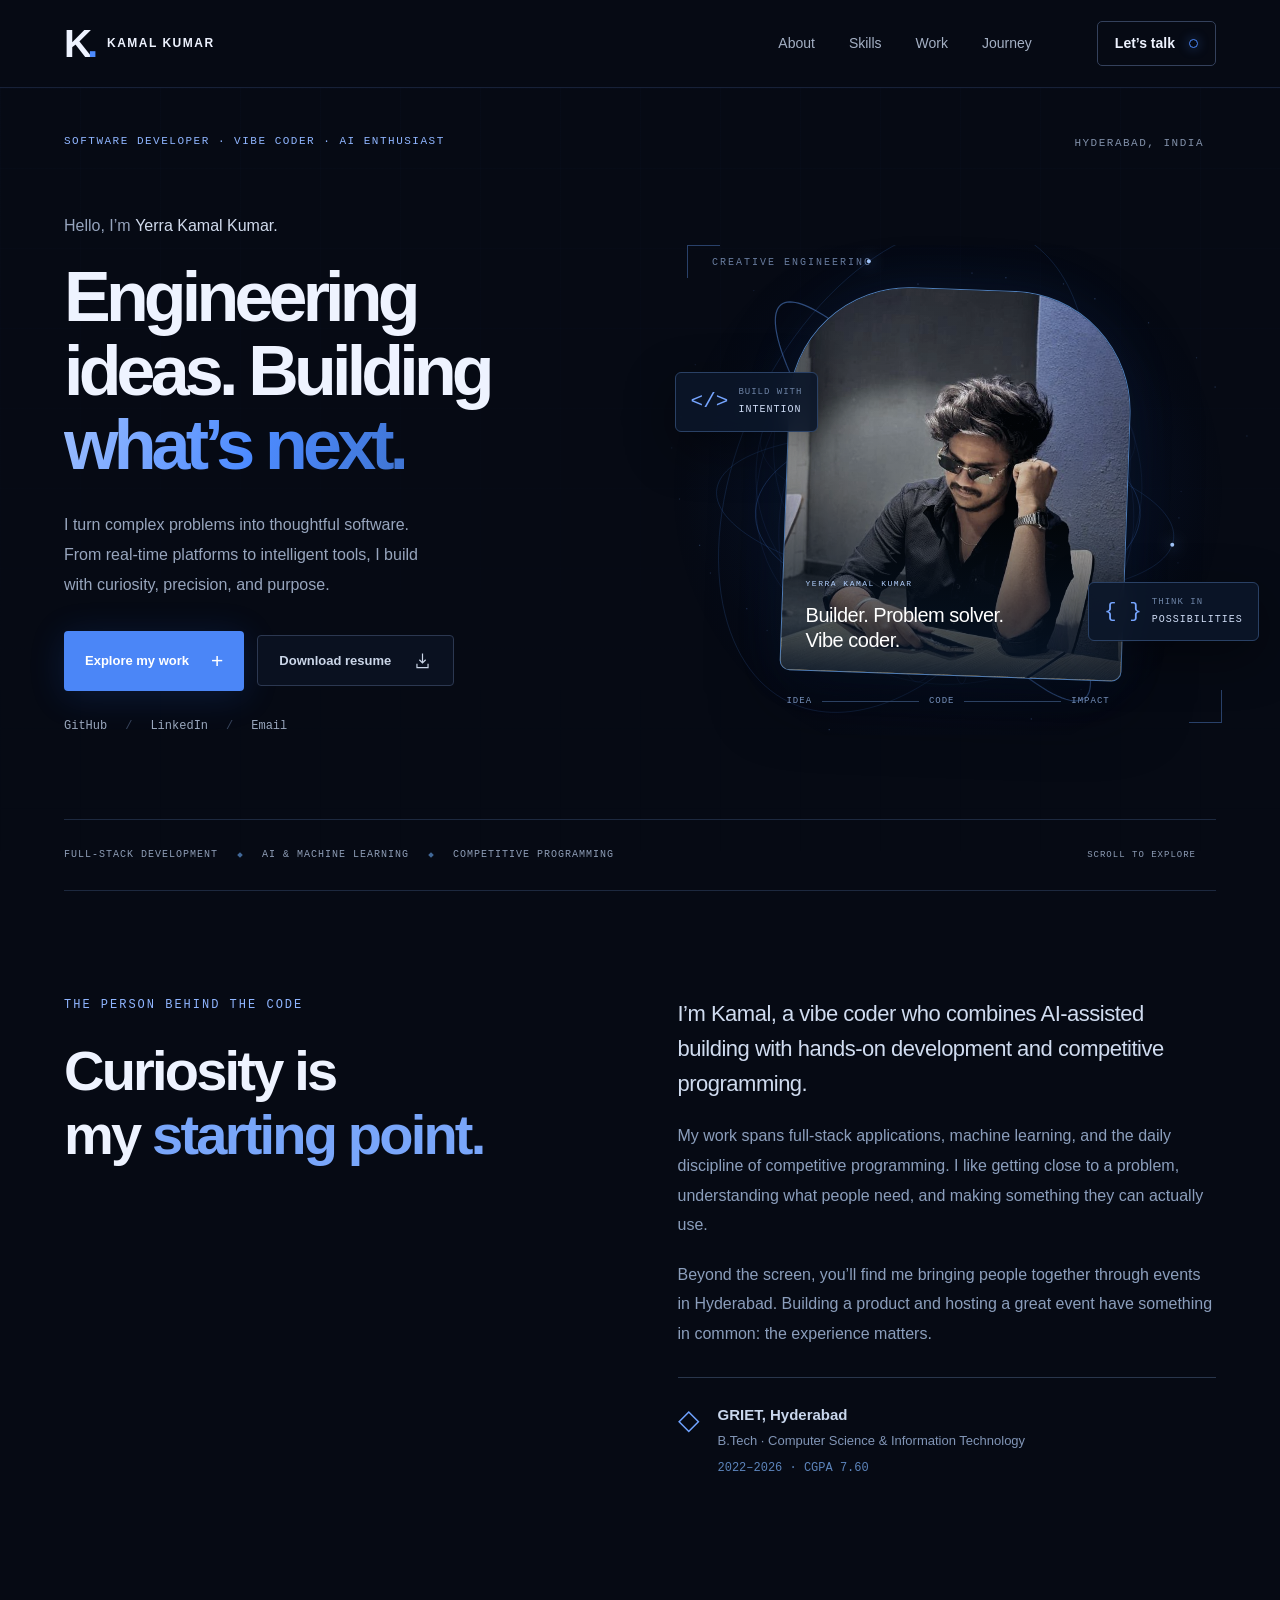
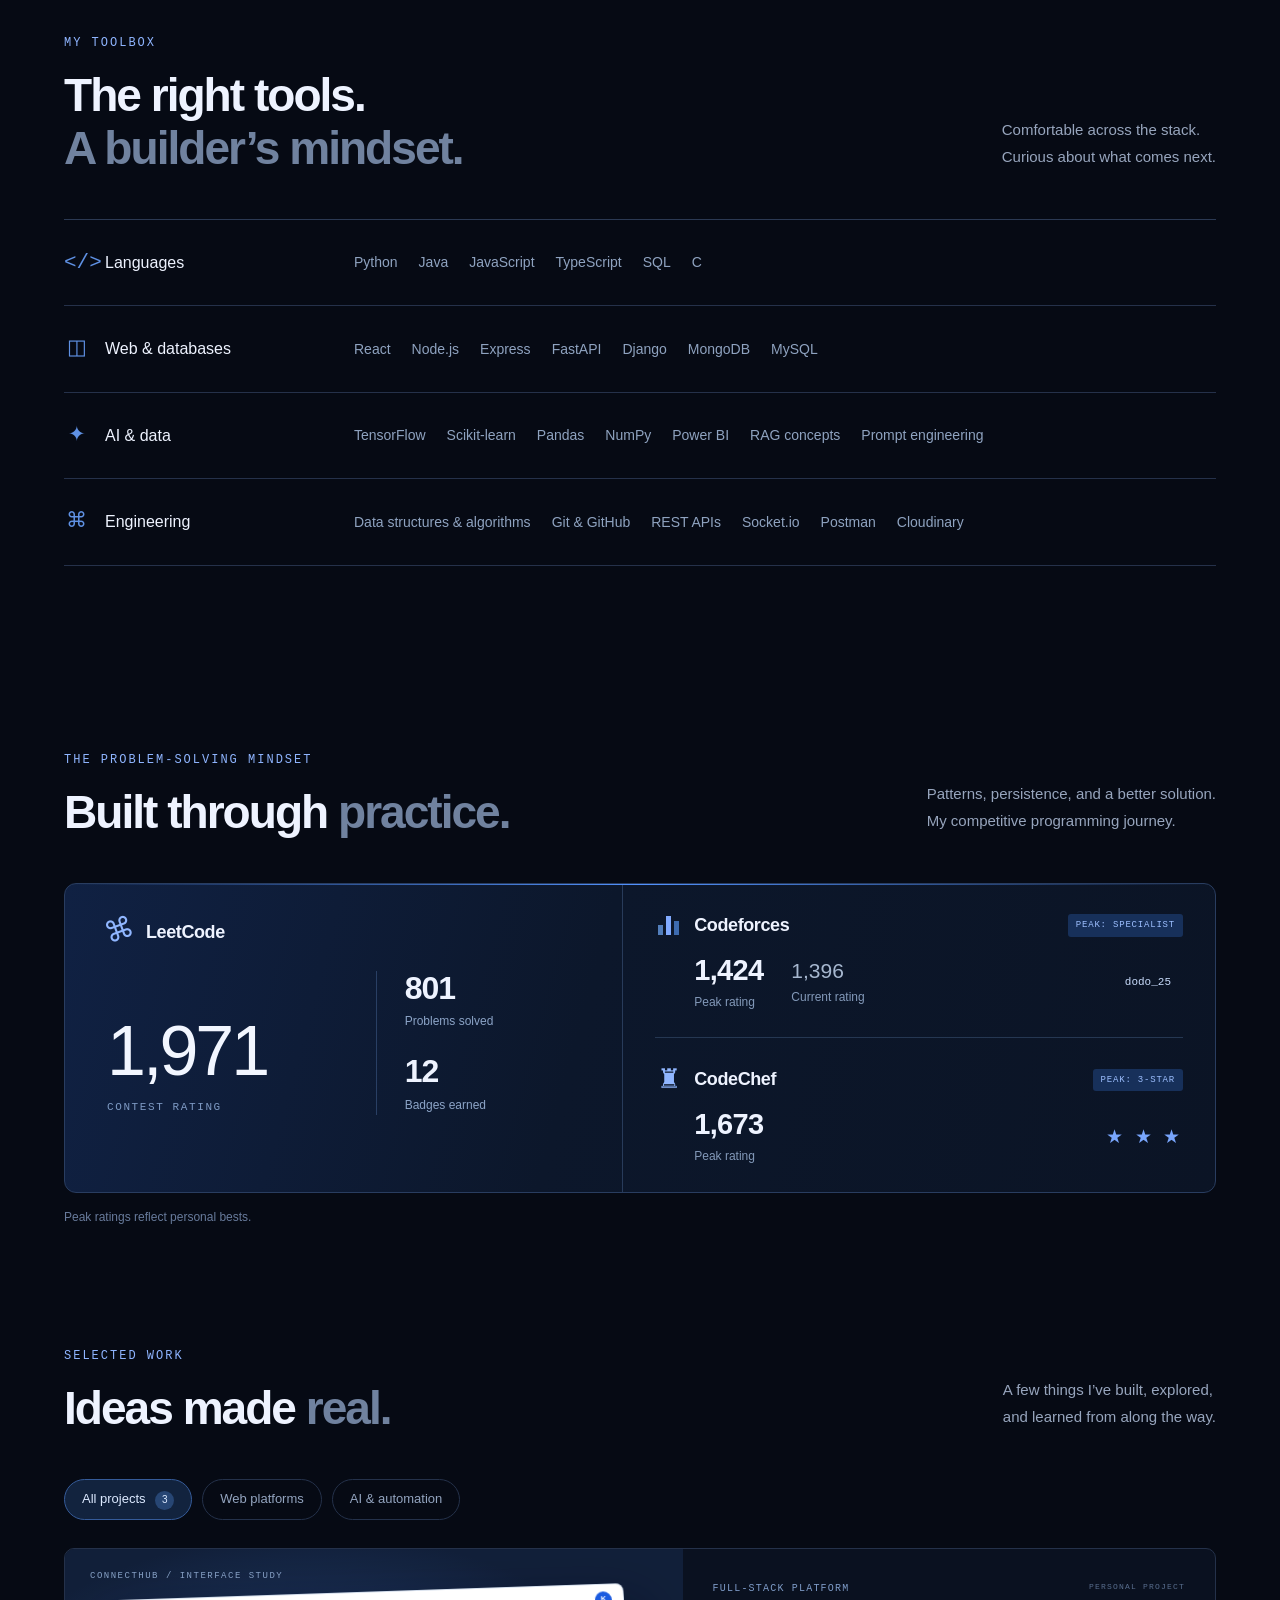
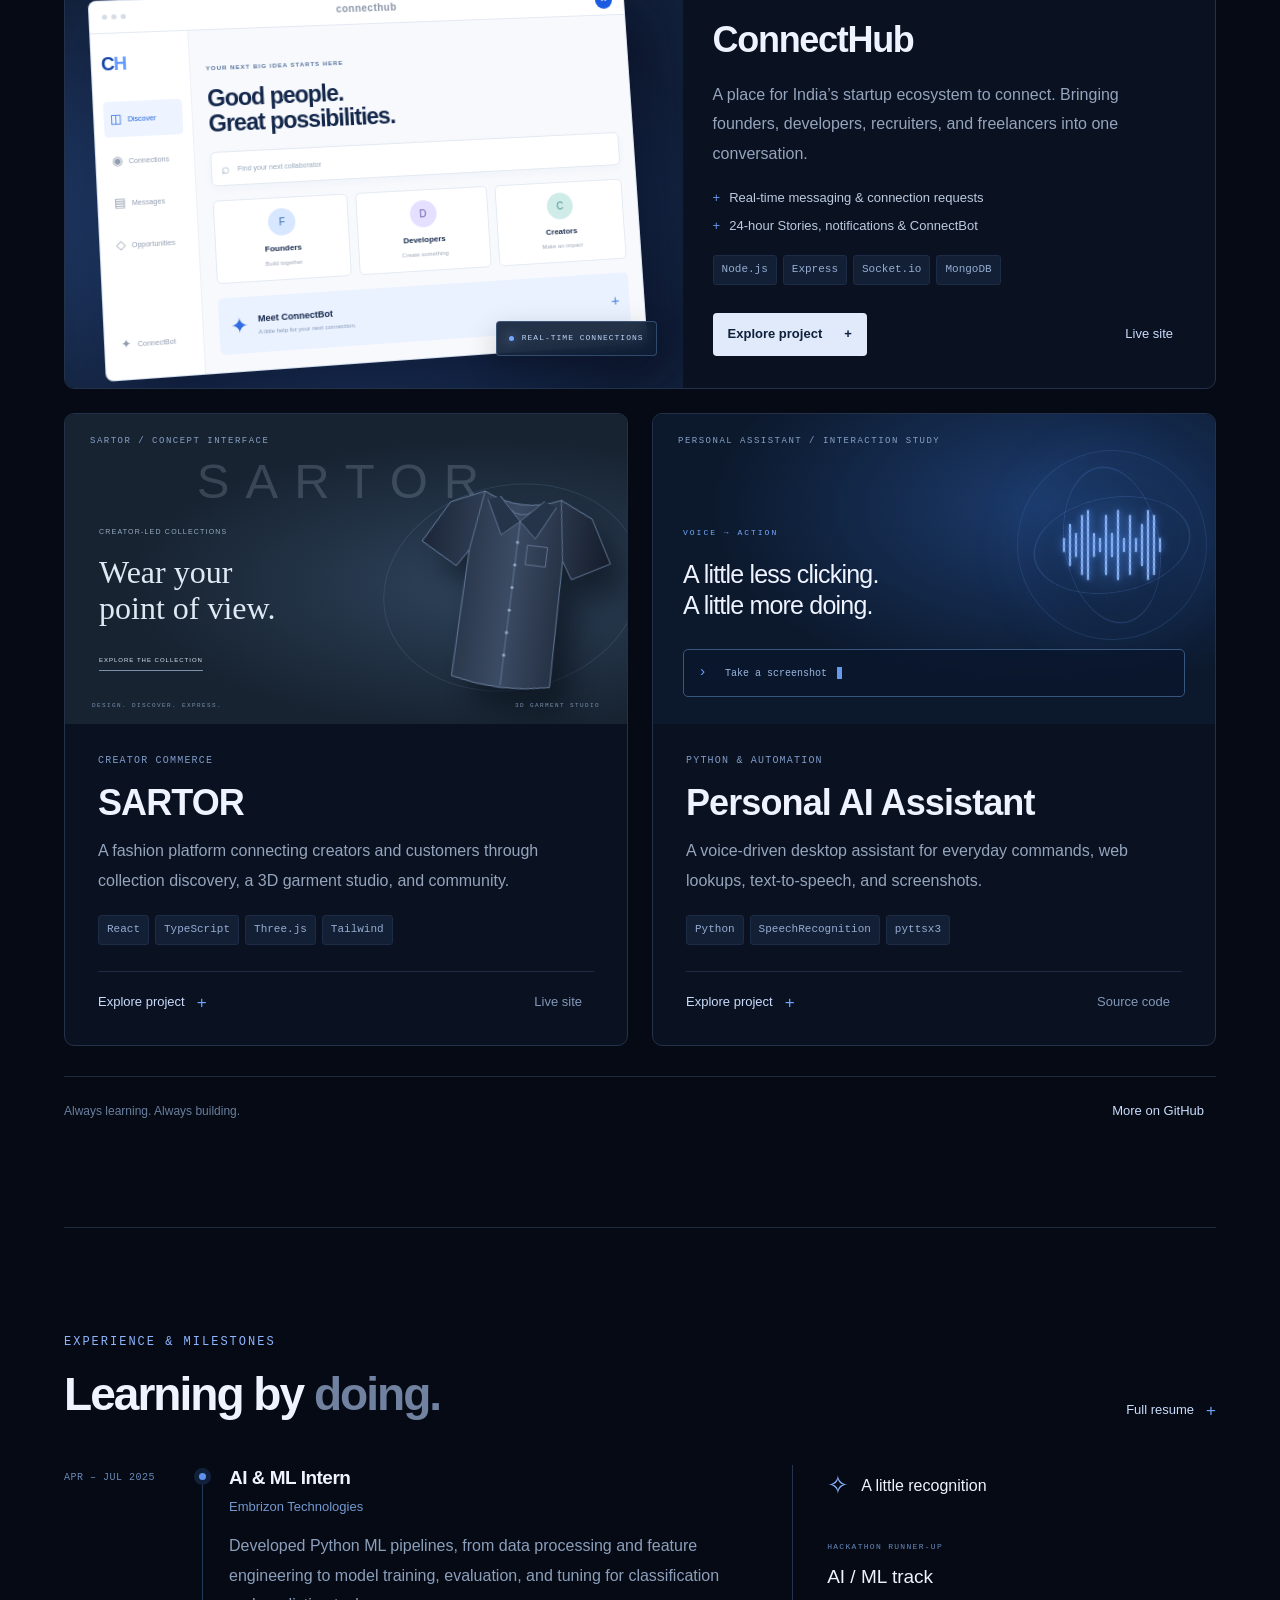
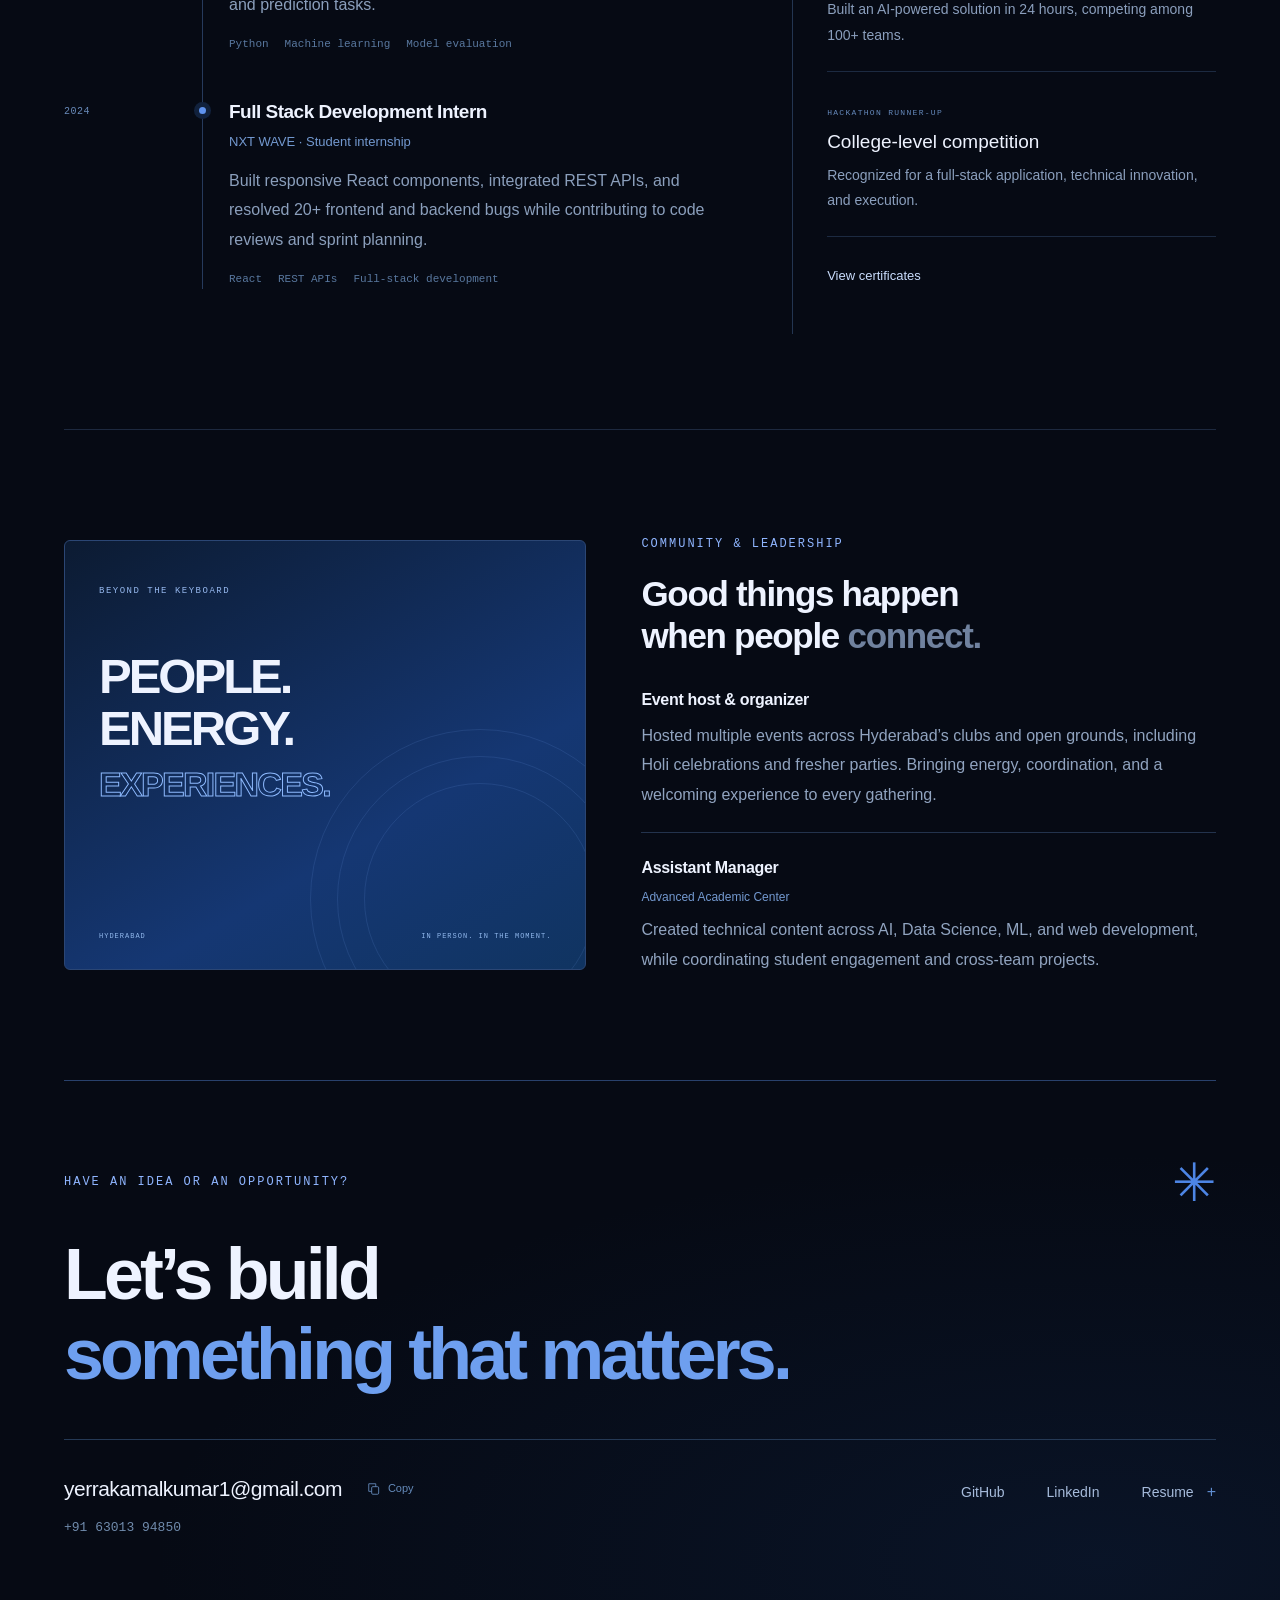
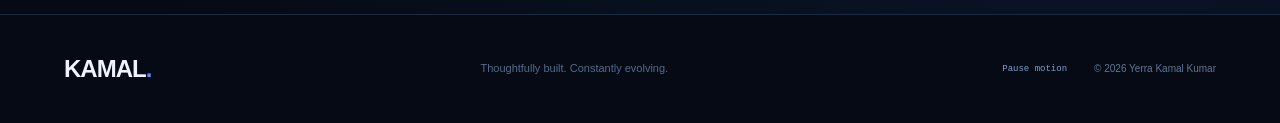
==== commit a7827323: "Improve portfolio hierarchy and remove decorative AI-style elements" ====
--- a/portfolio/index.html
+++ b/portfolio/index.html
@@ -20,7 +20,7 @@
   <header class="site-header">
     <a href="#home" class="brand" aria-label="Kamal Kumar home"><span class="brand-symbol">K<span>.</span></span><span class="brand-name">KAMAL KUMAR</span></a>
     <nav class="desktop-nav" aria-label="Main navigation">
-      <a href="#work">Work</a><a href="#about">About</a><a href="#skills">Skills</a><a href="#journey">Journey</a>
+      <a href="#about">About</a><a href="#skills">Skills</a><a href="#work">Work</a><a href="#journey">Journey</a>
     </nav>
     <div class="header-actions"><a href="#contact" class="nav-contact">Let’s talk <span class="tiny-orbit" aria-hidden="true"></span></a><button class="menu-toggle" aria-expanded="false" aria-controls="mobile-nav" aria-label="Open navigation"><span></span><span></span></button></div>
     <nav id="mobile-nav" class="mobile-nav" aria-label="Mobile navigation" hidden><a href="#work">Work</a><a href="#about">About</a><a href="#skills">Skills</a><a href="#journey">Journey</a><a href="#contact">Contact</a></nav>
@@ -48,6 +48,16 @@
         </div>
       </div>
       <div class="hero-bottom"><span>FULL-STACK DEVELOPMENT</span><span class="diamond" aria-hidden="true"></span><span>AI & MACHINE LEARNING</span><span class="diamond" aria-hidden="true"></span><span>COMPETITIVE PROGRAMMING</span><a href="#work" class="scroll-label">SCROLL TO EXPLORE <span aria-hidden="true"></span></a></div>
+    </section>
+
+    <section id="about" class="about-section section-pad section-anchor">
+      <div class="about-title reveal"><p class="eyebrow">THE PERSON BEHIND THE CODE</p><h2>Curiosity is<br>my <span>starting point.</span></h2></div>
+      <div class="about-body reveal"><p class="about-lead">I’m Kamal, a vibe coder who combines AI-assisted building with hands-on development and competitive programming.</p><p>My work spans full-stack applications, machine learning, and the daily discipline of competitive programming. I like getting close to a problem, understanding what people need, and making something they can actually use.</p><p>Beyond the screen, you’ll find me bringing people together through events in Hyderabad. Building a product and hosting a great event have something in common: the experience matters.</p><div class="education-line"><span class="edu-icon" aria-hidden="true">◇</span><div><strong>GRIET, Hyderabad</strong><span>B.Tech · Computer Science & Information Technology</span><small>2022–2026 · CGPA 7.60</small></div></div></div>
+    </section>
+
+    <section id="skills" class="skills-section section-pad section-anchor">
+      <div class="section-heading reveal"><div><p class="eyebrow">MY TOOLBOX</p><h2>The right tools.<br><span class="muted-word">A builder’s mindset.</span></h2></div><p>Comfortable across the stack.<br>Curious about what comes next.</p></div>
+      <div class="skill-rows reveal"><div class="skill-row"><h3><span aria-hidden="true">&lt;/&gt;</span>Languages</h3><div><span>Python</span><span>Java</span><span>JavaScript</span><span>TypeScript</span><span>SQL</span><span>C</span></div></div><div class="skill-row"><h3><span aria-hidden="true">◫</span>Web & databases</h3><div><span>React</span><span>Node.js</span><span>Express</span><span>FastAPI</span><span>Django</span><span>MongoDB</span><span>MySQL</span></div></div><div class="skill-row"><h3><span aria-hidden="true">✦</span>AI & data</h3><div><span>TensorFlow</span><span>Scikit-learn</span><span>Pandas</span><span>NumPy</span><span>Power BI</span><span>RAG concepts</span><span>Prompt engineering</span></div></div><div class="skill-row"><h3><span aria-hidden="true">⌘</span>Engineering</h3><div><span>Data structures & algorithms</span><span>Git & GitHub</span><span>REST APIs</span><span>Socket.io</span><span>Postman</span><span>Cloudinary</span></div></div></div>
     </section>
 
     <section class="coding-section section-pad" id="coding">
@@ -81,15 +91,9 @@
       <div class="work-bottom"><span>Always learning. Always building.</span><a class="text-link" href="https://github.com/yerrakamalkumar1" target="_blank" rel="noopener noreferrer">More on GitHub <span aria-hidden="true"></span></a></div>
     </section>
 
-    <section id="about" class="about-section section-pad section-anchor">
-      <div class="about-title reveal"><p class="eyebrow">THE PERSON BEHIND THE CODE</p><h2>Curiosity is<br>my <span>starting point.</span></h2></div>
-      <div class="about-body reveal"><p class="about-lead">I’m Kamal, a vibe coder who combines AI-assisted building with hands-on development and competitive programming.</p><p>My work spans full-stack applications, machine learning, and the daily discipline of competitive programming. I like getting close to a problem, understanding what people need, and making something they can actually use.</p><p>Beyond the screen, you’ll find me bringing people together through events in Hyderabad. Building a product and hosting a great event have something in common: the experience matters.</p><div class="education-line"><span class="edu-icon" aria-hidden="true">◇</span><div><strong>GRIET, Hyderabad</strong><span>B.Tech · Computer Science & Information Technology</span><small>2022–2026 · CGPA 7.60</small></div></div></div>
-    </section>
+    
 
-    <section id="skills" class="skills-section section-pad section-anchor">
-      <div class="section-heading reveal"><div><p class="eyebrow">MY TOOLBOX</p><h2>The right tools.<br><span class="muted-word">A builder’s mindset.</span></h2></div><p>Comfortable across the stack.<br>Curious about what comes next.</p></div>
-      <div class="skill-rows reveal"><div class="skill-row"><h3><span aria-hidden="true">&lt;/&gt;</span>Languages</h3><div><span>Python</span><span>Java</span><span>JavaScript</span><span>TypeScript</span><span>SQL</span><span>C</span></div></div><div class="skill-row"><h3><span aria-hidden="true">◫</span>Web & databases</h3><div><span>React</span><span>Node.js</span><span>Express</span><span>FastAPI</span><span>Django</span><span>MongoDB</span><span>MySQL</span></div></div><div class="skill-row"><h3><span aria-hidden="true">✦</span>AI & data</h3><div><span>TensorFlow</span><span>Scikit-learn</span><span>Pandas</span><span>NumPy</span><span>Power BI</span><span>RAG concepts</span><span>Prompt engineering</span></div></div><div class="skill-row"><h3><span aria-hidden="true">⌘</span>Engineering</h3><div><span>Data structures & algorithms</span><span>Git & GitHub</span><span>REST APIs</span><span>Socket.io</span><span>Postman</span><span>Cloudinary</span></div></div></div>
-    </section>
+    
 
     <section id="journey" class="journey-section section-pad section-anchor">
       <div class="section-heading reveal"><div><p class="eyebrow">EXPERIENCE & MILESTONES</p><h2>Learning by <span class="muted-word">doing.</span></h2></div><a class="text-link" href="./assets/Yerra_Kamal_Kumar_Resume.pdf" download>Full resume <span aria-hidden="true">+</span></a></div>
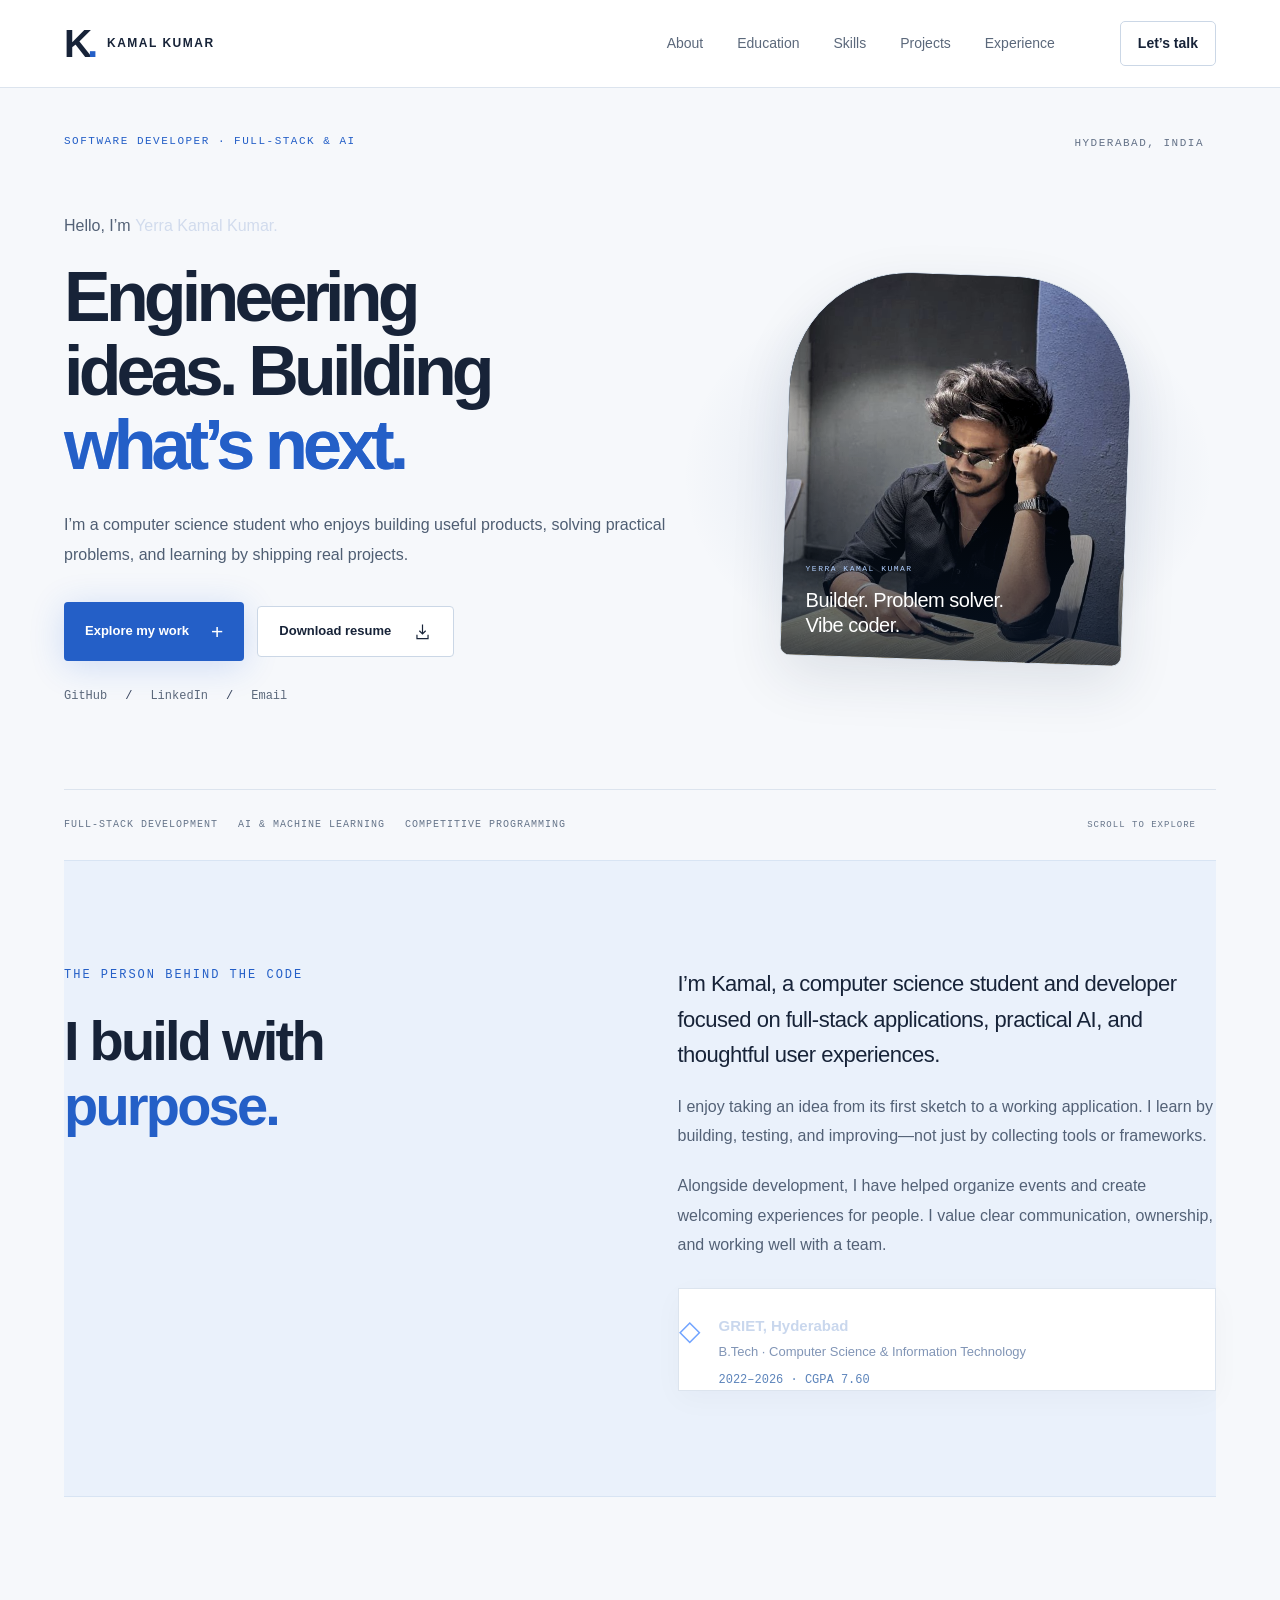
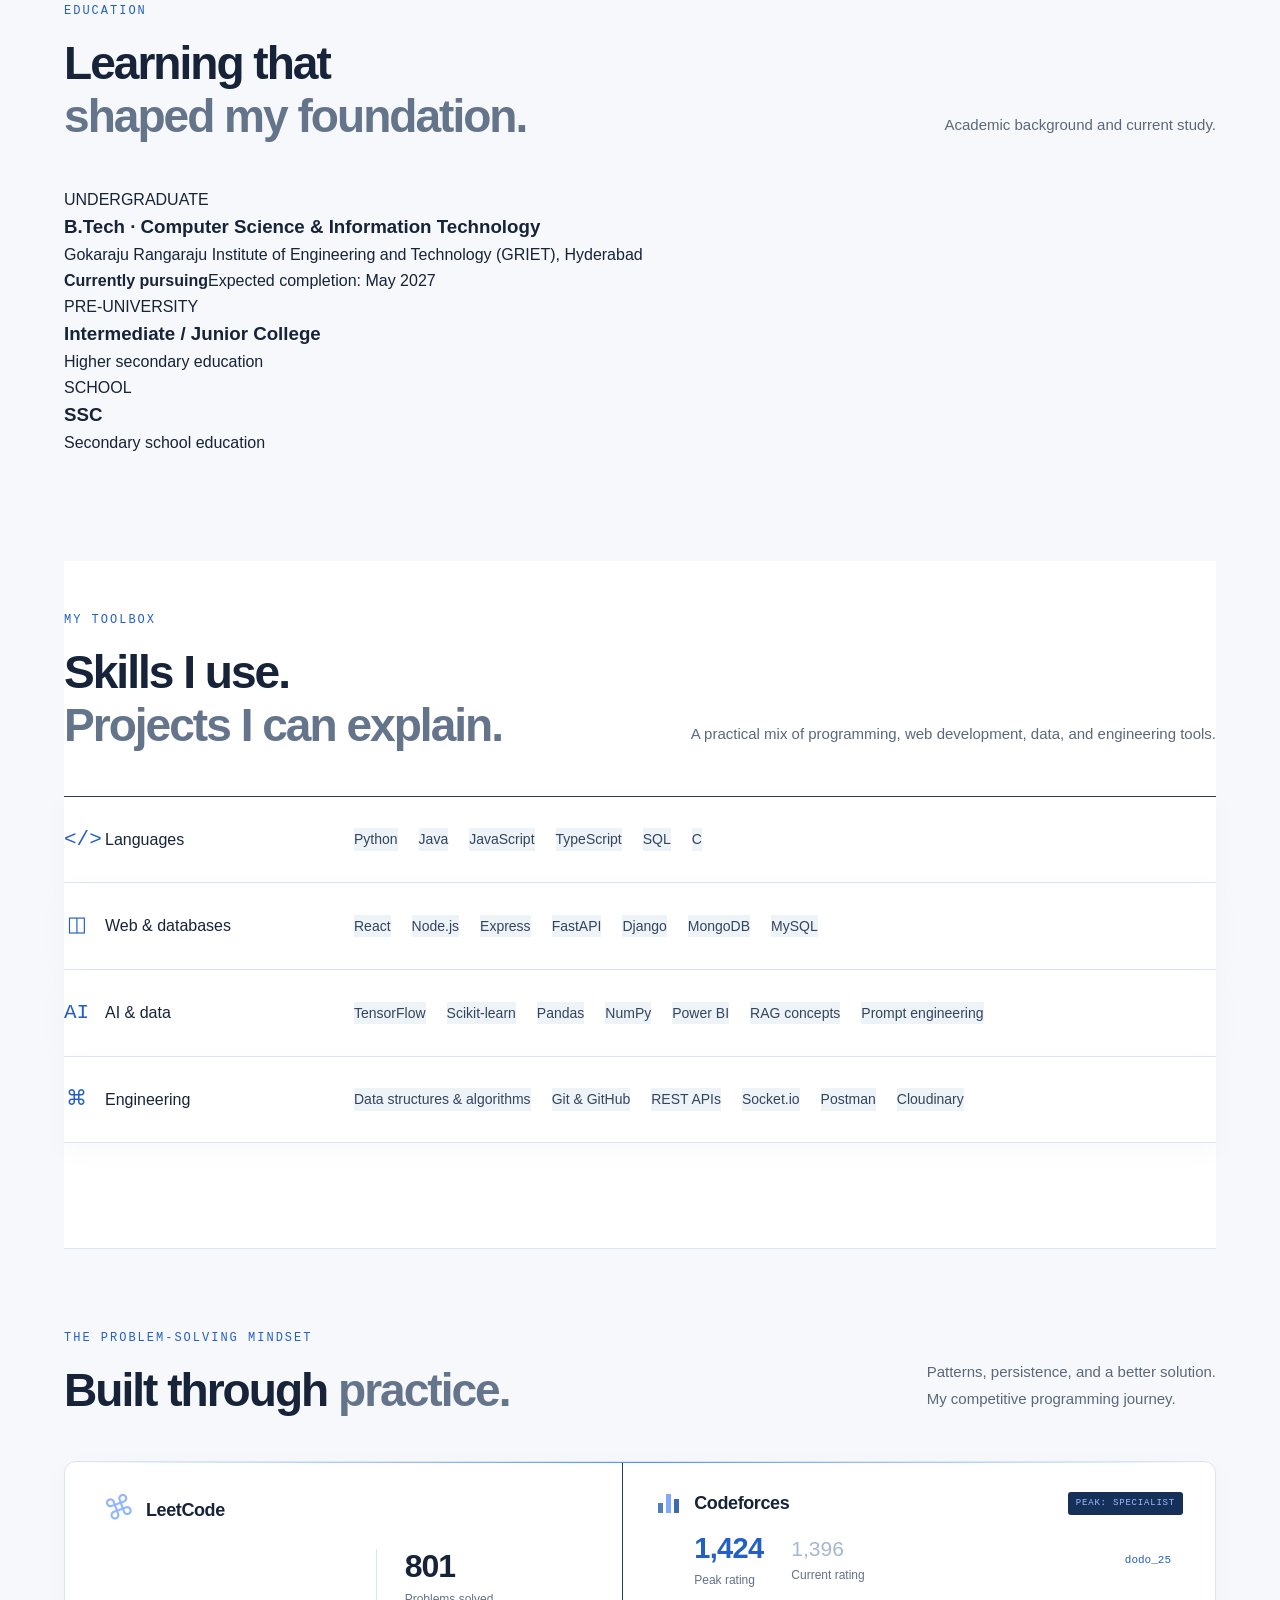
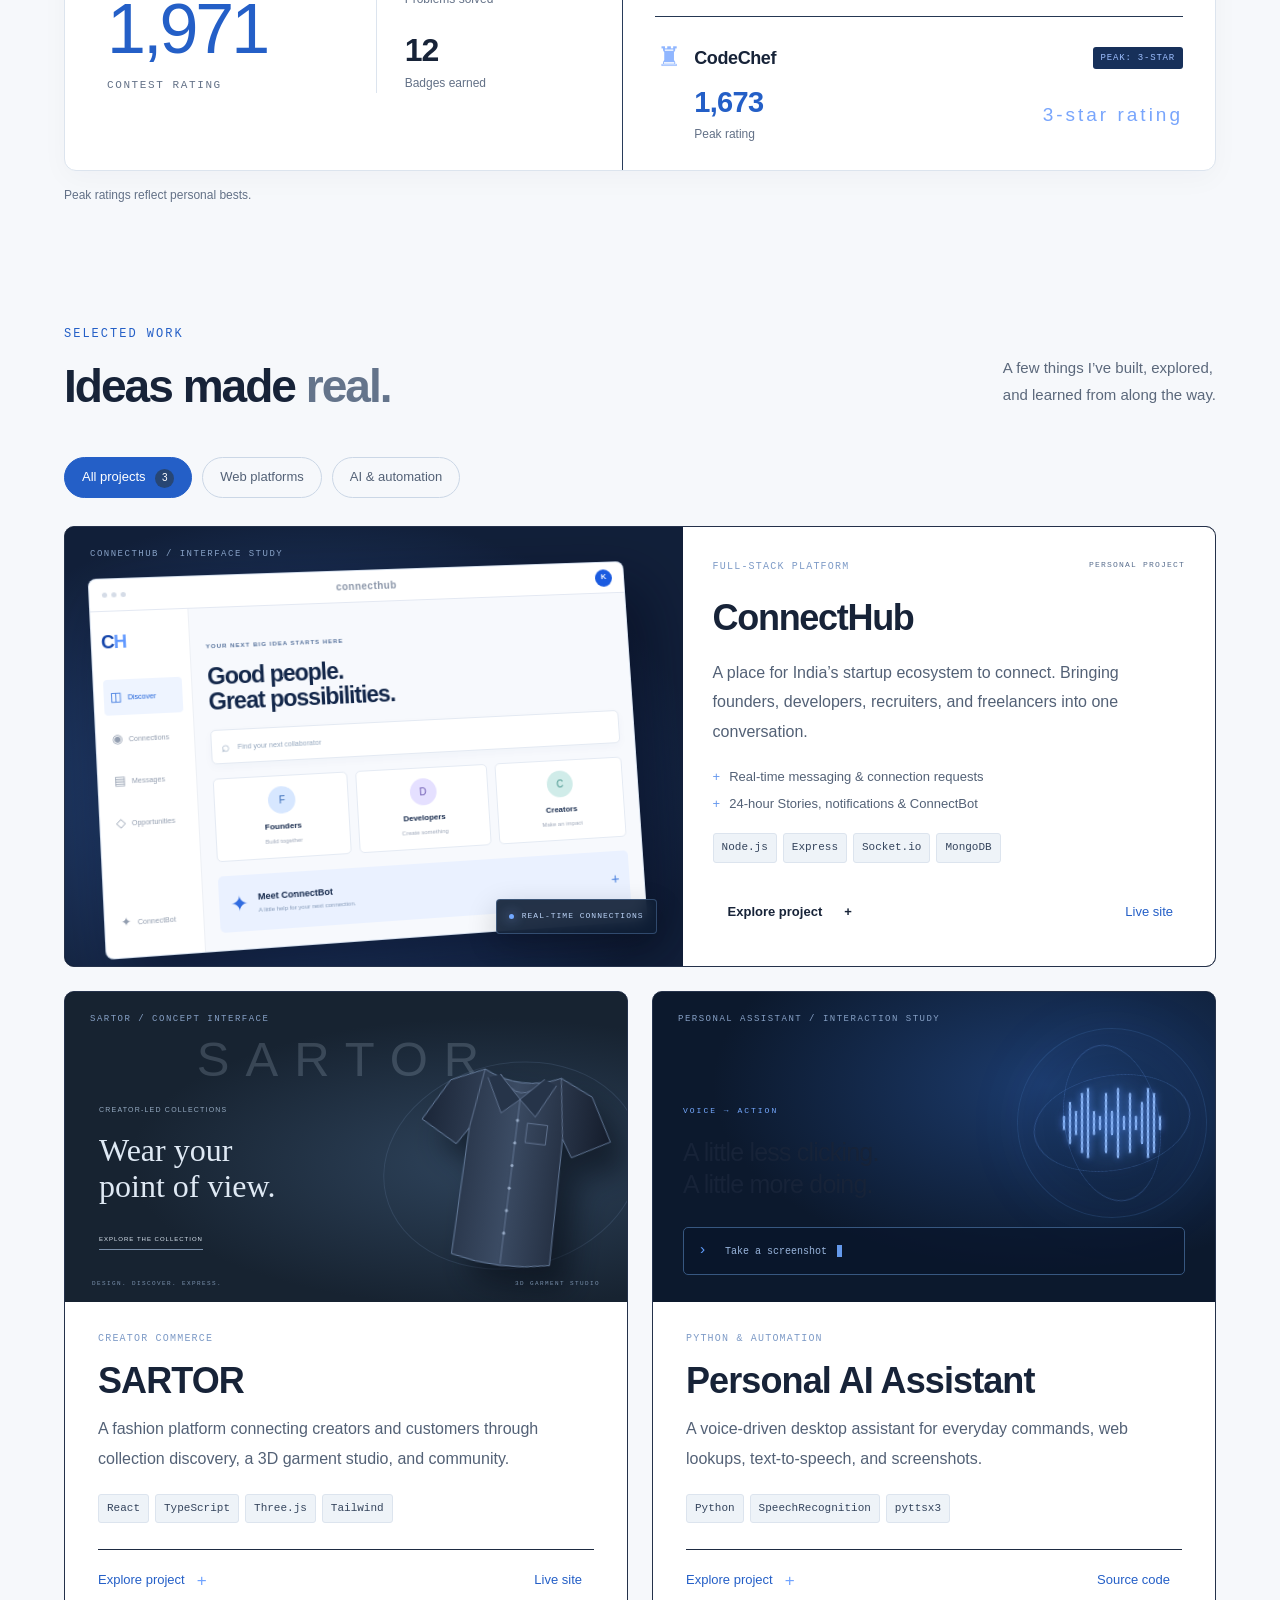
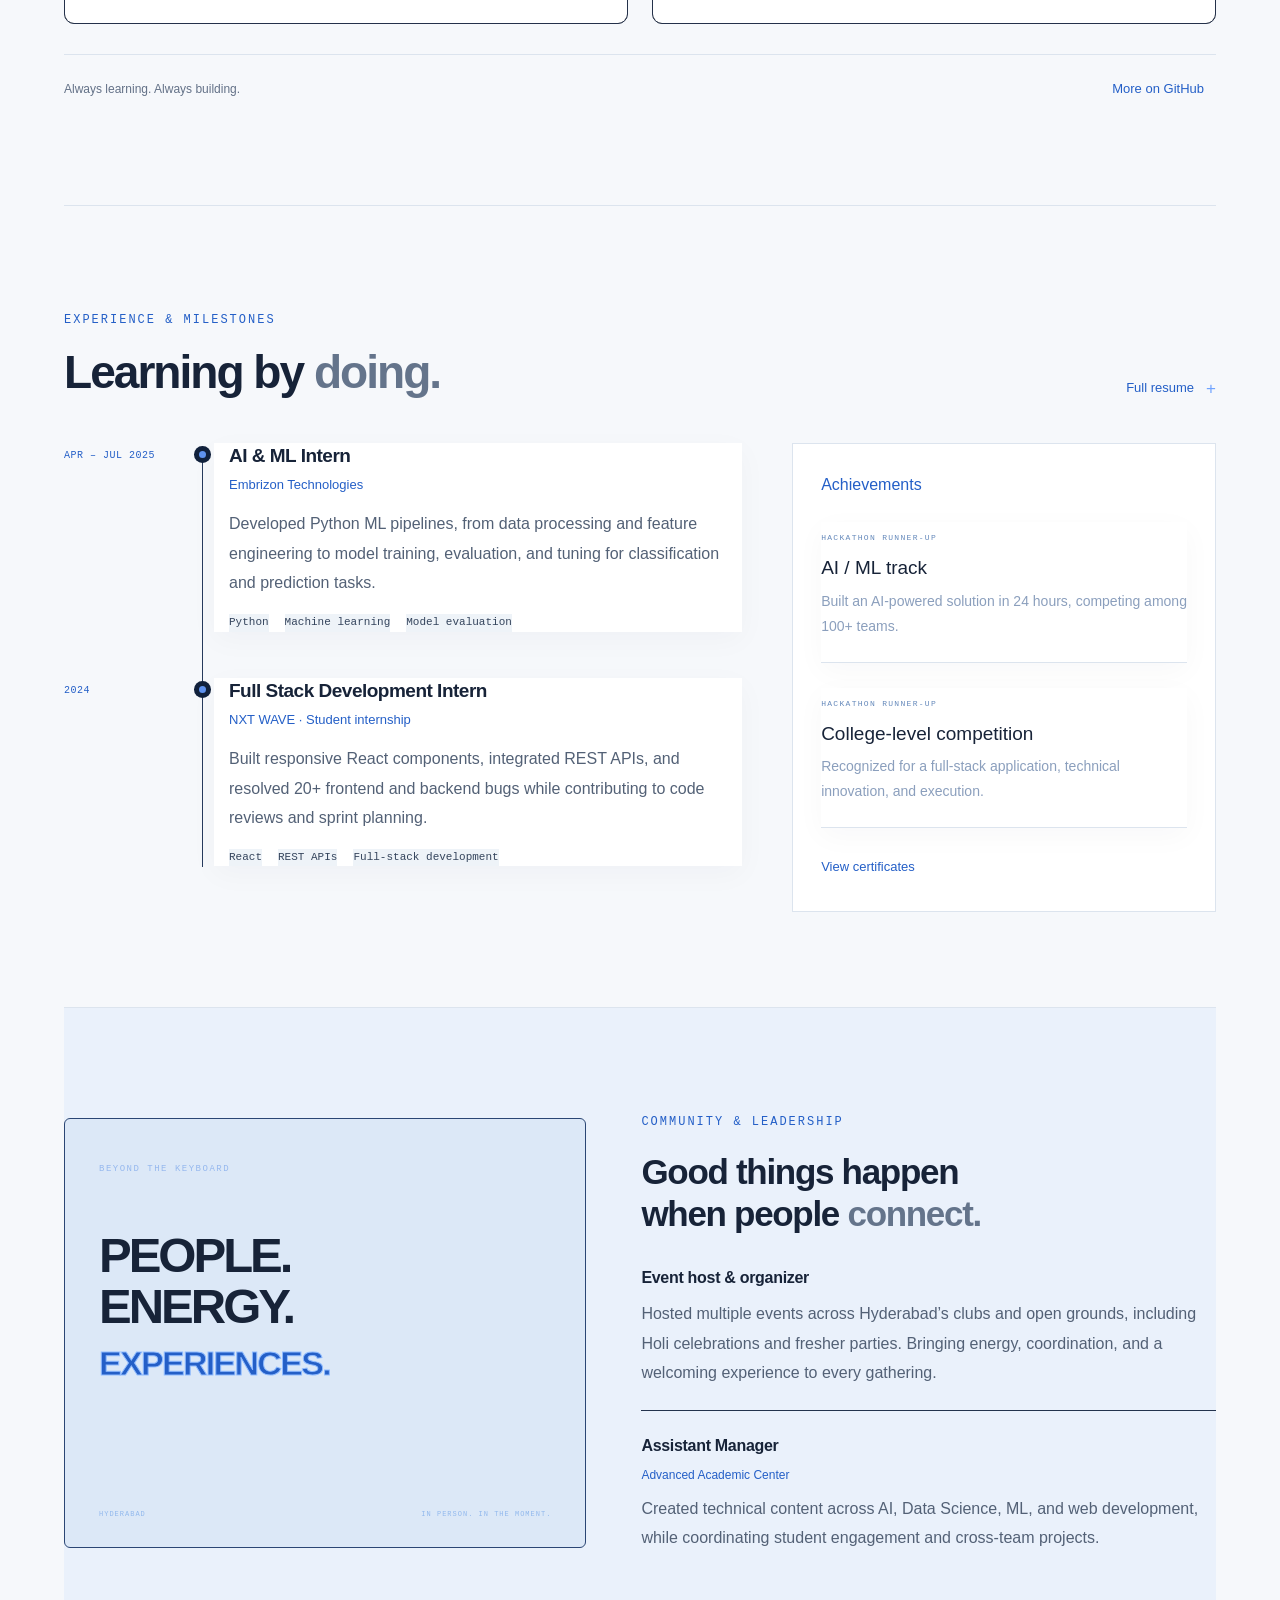
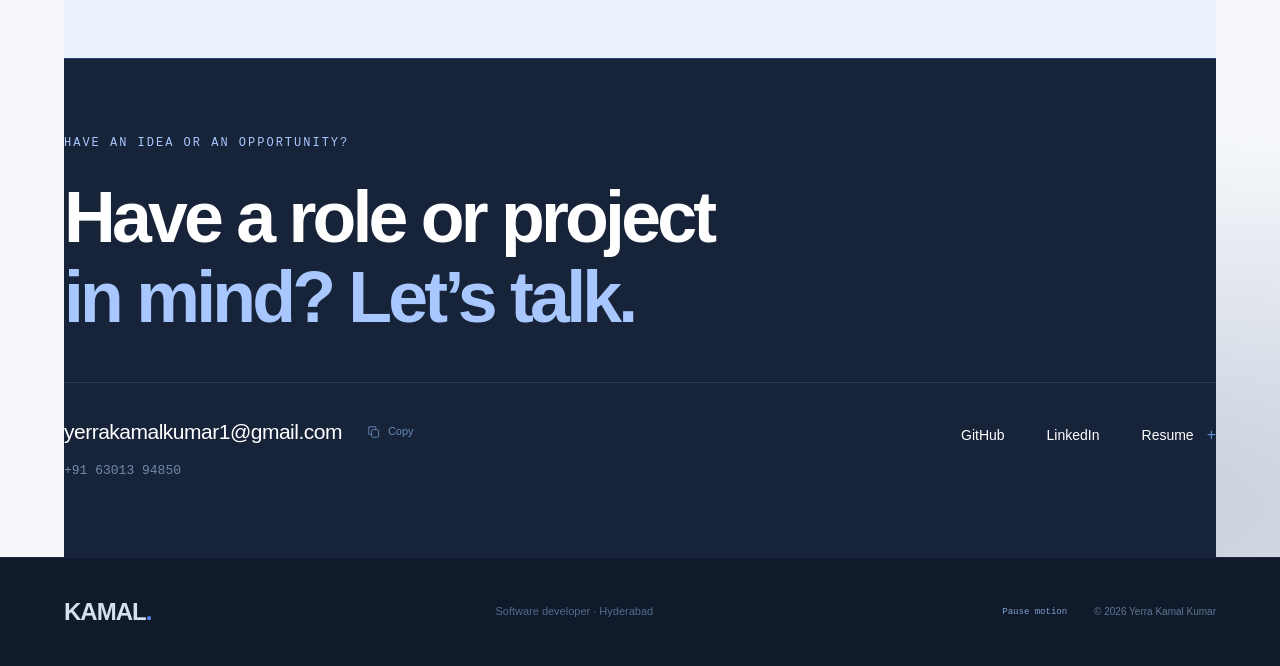
==== commit 38a427eb: "Refine portfolio content and add recruiter-friendly education section" ====
--- a/portfolio/index.html
+++ b/portfolio/index.html
@@ -3,7 +3,7 @@
 <head>
   <meta charset="utf-8">
   <meta name="viewport" content="width=device-width, initial-scale=1">
-  <meta name="theme-color" content="#060a14">
+  <meta name="theme-color" content="#f7f9fc">
   <title>Yerra Kamal Kumar — Software Developer, Vibe Coder & AI Enthusiast</title>
   <meta name="description" content="Yerra Kamal Kumar — software developer and AI enthusiast in Hyderabad. Explore ConnectHub, SARTOR, competitive programming achievements and selected work.">
   <meta property="og:title" content="Yerra Kamal Kumar — Engineering ideas. Building what’s next.">
@@ -20,51 +20,53 @@
   <header class="site-header">
     <a href="#home" class="brand" aria-label="Kamal Kumar home"><span class="brand-symbol">K<span>.</span></span><span class="brand-name">KAMAL KUMAR</span></a>
     <nav class="desktop-nav" aria-label="Main navigation">
-      <a href="#about">About</a><a href="#skills">Skills</a><a href="#work">Work</a><a href="#journey">Journey</a>
+      <a href="#about">About</a><a href="#education">Education</a><a href="#skills">Skills</a><a href="#work">Projects</a><a href="#journey">Experience</a>
     </nav>
     <div class="header-actions"><a href="#contact" class="nav-contact">Let’s talk <span class="tiny-orbit" aria-hidden="true"></span></a><button class="menu-toggle" aria-expanded="false" aria-controls="mobile-nav" aria-label="Open navigation"><span></span><span></span></button></div>
-    <nav id="mobile-nav" class="mobile-nav" aria-label="Mobile navigation" hidden><a href="#work">Work</a><a href="#about">About</a><a href="#skills">Skills</a><a href="#journey">Journey</a><a href="#contact">Contact</a></nav>
+    <nav id="mobile-nav" class="mobile-nav" aria-label="Mobile navigation" hidden><a href="#about">About</a><a href="#education">Education</a><a href="#skills">Skills</a><a href="#work">Projects</a><a href="#journey">Experience</a><a href="#contact">Contact</a></nav>
   </header>
 
   <main id="main">
     <section id="home" class="hero section-anchor">
       <div class="hero-grid-bg" aria-hidden="true"></div>
-      <div class="hero-topline"><span class="eyebrow">SOFTWARE DEVELOPER · VIBE CODER · AI ENTHUSIAST</span><span class="location">HYDERABAD, INDIA <span aria-hidden="true"></span></span></div>
+      <div class="hero-topline"><span class="eyebrow">SOFTWARE DEVELOPER · FULL-STACK & AI</span><span class="location">HYDERABAD, INDIA <span aria-hidden="true"></span></span></div>
       <div class="hero-content">
         <div class="hero-copy">
           <p class="hello">Hello, I’m <strong>Yerra Kamal Kumar.</strong></p>
           <h1>Engineering<br>ideas. Building<br><span>what’s next.</span></h1>
-          <p class="hero-description">I turn complex problems into thoughtful software.<br class="desktop-break"> From real-time platforms to intelligent tools, I build<br class="desktop-break"> with curiosity, precision, and purpose.</p>
+          <p class="hero-description">I’m a computer science student who enjoys building useful products, solving practical problems, and learning by shipping real projects.</p>
           <div class="hero-buttons"><a class="button button-primary" href="#work">Explore my work <span class="button-icon" aria-hidden="true">+</span></a><a class="button button-secondary" href="./assets/Yerra_Kamal_Kumar_Resume.pdf" download>Download resume <svg viewBox="0 0 24 24" aria-hidden="true"><path d="M12 3v12m-4-4 4 4 4-4M5 16v5h14v-5"/></svg></a></div>
           <div class="hero-social"><a href="https://github.com/yerrakamalkumar1" target="_blank" rel="noopener noreferrer">GitHub</a><span aria-hidden="true">/</span><a href="https://linkedin.com/in/kamal-kumar-yerra" target="_blank" rel="noopener noreferrer">LinkedIn</a><span aria-hidden="true">/</span><a href="mailto:yerrakamalkumar1@gmail.com">Email</a></div>
         </div>
-        <div class="hero-art" aria-label="Kamal Kumar portrait with an animated blue orbital background">
-          <div class="art-corner corner-top"></div><div class="art-corner corner-bottom"></div>
-          <span class="art-label">CREATIVE ENGINEERING</span><canvas id="orbital-canvas" aria-hidden="true"></canvas>
-          <div class="portrait-frame"><img src="./assets/kamal-portrait.jpg" alt="Yerra Kamal Kumar" width="756" height="1008" fetchpriority="high"><div class="portrait-gradient"></div><div class="portrait-caption"><span>YERRA KAMAL KUMAR</span><strong>Builder. Problem solver.<br>Vibe coder.</strong></div></div>
-          <div class="orbit-chip chip-one"><span class="chip-code">&lt;/&gt;</span><span>BUILD WITH<br><strong>INTENTION</strong></span></div>
-          <div class="orbit-chip chip-two"><span class="chip-code">{ }</span><span>THINK IN<br><strong>POSSIBILITIES</strong></span></div>
-          <div class="art-caption"><span>IDEA</span><i></i><span>CODE</span><i></i><span>IMPACT</span></div>
-        </div>
+        <div class="hero-art"><div class="portrait-frame"><img src="./assets/kamal-portrait.jpg" alt="Yerra Kamal Kumar" width="756" height="1008" fetchpriority="high"><div class="portrait-gradient"></div><div class="portrait-caption"><span>YERRA KAMAL KUMAR</span><strong>Builder. Problem solver.<br>Vibe coder.</strong></div></div></div>
       </div>
       <div class="hero-bottom"><span>FULL-STACK DEVELOPMENT</span><span class="diamond" aria-hidden="true"></span><span>AI & MACHINE LEARNING</span><span class="diamond" aria-hidden="true"></span><span>COMPETITIVE PROGRAMMING</span><a href="#work" class="scroll-label">SCROLL TO EXPLORE <span aria-hidden="true"></span></a></div>
     </section>
 
     <section id="about" class="about-section section-pad section-anchor">
-      <div class="about-title reveal"><p class="eyebrow">THE PERSON BEHIND THE CODE</p><h2>Curiosity is<br>my <span>starting point.</span></h2></div>
-      <div class="about-body reveal"><p class="about-lead">I’m Kamal, a vibe coder who combines AI-assisted building with hands-on development and competitive programming.</p><p>My work spans full-stack applications, machine learning, and the daily discipline of competitive programming. I like getting close to a problem, understanding what people need, and making something they can actually use.</p><p>Beyond the screen, you’ll find me bringing people together through events in Hyderabad. Building a product and hosting a great event have something in common: the experience matters.</p><div class="education-line"><span class="edu-icon" aria-hidden="true">◇</span><div><strong>GRIET, Hyderabad</strong><span>B.Tech · Computer Science & Information Technology</span><small>2022–2026 · CGPA 7.60</small></div></div></div>
+      <div class="about-title reveal"><p class="eyebrow">THE PERSON BEHIND THE CODE</p><h2>I build with<br><span>purpose.</span></h2></div>
+      <div class="about-body reveal"><p class="about-lead">I’m Kamal, a computer science student and developer focused on full-stack applications, practical AI, and thoughtful user experiences.</p><p>I enjoy taking an idea from its first sketch to a working application. I learn by building, testing, and improving—not just by collecting tools or frameworks.</p><p>Alongside development, I have helped organize events and create welcoming experiences for people. I value clear communication, ownership, and working well with a team.</p><div class="education-line"><span class="edu-icon" aria-hidden="true">◇</span><div><strong>GRIET, Hyderabad</strong><span>B.Tech · Computer Science & Information Technology</span><small>2022–2026 · CGPA 7.60</small></div></div></div>
     </section>
 
-    <section id="skills" class="skills-section section-pad section-anchor">
-      <div class="section-heading reveal"><div><p class="eyebrow">MY TOOLBOX</p><h2>The right tools.<br><span class="muted-word">A builder’s mindset.</span></h2></div><p>Comfortable across the stack.<br>Curious about what comes next.</p></div>
-      <div class="skill-rows reveal"><div class="skill-row"><h3><span aria-hidden="true">&lt;/&gt;</span>Languages</h3><div><span>Python</span><span>Java</span><span>JavaScript</span><span>TypeScript</span><span>SQL</span><span>C</span></div></div><div class="skill-row"><h3><span aria-hidden="true">◫</span>Web & databases</h3><div><span>React</span><span>Node.js</span><span>Express</span><span>FastAPI</span><span>Django</span><span>MongoDB</span><span>MySQL</span></div></div><div class="skill-row"><h3><span aria-hidden="true">✦</span>AI & data</h3><div><span>TensorFlow</span><span>Scikit-learn</span><span>Pandas</span><span>NumPy</span><span>Power BI</span><span>RAG concepts</span><span>Prompt engineering</span></div></div><div class="skill-row"><h3><span aria-hidden="true">⌘</span>Engineering</h3><div><span>Data structures & algorithms</span><span>Git & GitHub</span><span>REST APIs</span><span>Socket.io</span><span>Postman</span><span>Cloudinary</span></div></div></div>
+    
+    <section id="education" class="education-section section-pad section-anchor">
+      <div class="section-heading"><div><p class="eyebrow">EDUCATION</p><h2>Learning that<br><span class="muted-word">shaped my foundation.</span></h2></div><p>Academic background and current study.</p></div>
+      <div class="education-cards">
+        <article class="education-card"><span class="education-level">UNDERGRADUATE</span><h3>B.Tech · Computer Science & Information Technology</h3><p>Gokaraju Rangaraju Institute of Engineering and Technology (GRIET), Hyderabad</p><div class="education-meta"><strong>Currently pursuing</strong><span>Expected completion: May 2027</span></div></article>
+        <article class="education-card"><span class="education-level">PRE-UNIVERSITY</span><h3>Intermediate / Junior College</h3><p>Higher secondary education</p></article>
+        <article class="education-card"><span class="education-level">SCHOOL</span><h3>SSC</h3><p>Secondary school education</p></article>
+      </div>
+    </section>
+<section id="skills" class="skills-section section-pad section-anchor">
+      <div class="section-heading reveal"><div><p class="eyebrow">MY TOOLBOX</p><h2>Skills I use.<br><span class="muted-word">Projects I can explain.</span></h2></div><p>A practical mix of programming, web development, data, and engineering tools.</p></div>
+      <div class="skill-rows reveal"><div class="skill-row"><h3><span aria-hidden="true">&lt;/&gt;</span>Languages</h3><div><span>Python</span><span>Java</span><span>JavaScript</span><span>TypeScript</span><span>SQL</span><span>C</span></div></div><div class="skill-row"><h3><span aria-hidden="true">◫</span>Web & databases</h3><div><span>React</span><span>Node.js</span><span>Express</span><span>FastAPI</span><span>Django</span><span>MongoDB</span><span>MySQL</span></div></div><div class="skill-row"><h3><span aria-hidden="true">AI</span>AI & data</h3><div><span>TensorFlow</span><span>Scikit-learn</span><span>Pandas</span><span>NumPy</span><span>Power BI</span><span>RAG concepts</span><span>Prompt engineering</span></div></div><div class="skill-row"><h3><span aria-hidden="true">⌘</span>Engineering</h3><div><span>Data structures & algorithms</span><span>Git & GitHub</span><span>REST APIs</span><span>Socket.io</span><span>Postman</span><span>Cloudinary</span></div></div></div>
     </section>
 
     <section class="coding-section section-pad" id="coding">
       <div class="section-heading reveal"><div><p class="eyebrow">THE PROBLEM-SOLVING MINDSET</p><h2>Built through <span class="muted-word">practice.</span></h2></div><p>Patterns, persistence, and a better solution.<br>My competitive programming journey.</p></div>
       <div class="coding-board reveal">
         <div class="leetcode-score"><div class="platform-label"><span class="platform-symbol leet-symbol" aria-hidden="true">⌘</span><h3>LeetCode</h3></div><div class="main-rating">1,971<span>CONTEST RATING</span></div><div class="leetcode-extra"><div><strong>801</strong><span>Problems solved</span></div><div><strong>12</strong><span>Badges earned</span></div></div></div>
-        <div class="coding-side"><article><div class="platform-label"><span class="platform-symbol cf-symbol" aria-hidden="true"><i></i><i></i><i></i></span><h3>Codeforces</h3><span class="rank-badge">PEAK: SPECIALIST</span></div><div class="rating-detail"><strong>1,424<span>Peak rating</span></strong><span class="secondary-rating">1,396<span>Current rating</span></span><a class="text-link" href="https://codeforces.com/profile/dodo_25" target="_blank" rel="noopener noreferrer">dodo_25 <span aria-hidden="true"></span></a></div></article><article><div class="platform-label"><span class="platform-symbol chef-symbol" aria-hidden="true">♜</span><h3>CodeChef</h3><span class="rank-badge">PEAK: 3-STAR</span></div><div class="rating-detail"><strong>1,673<span>Peak rating</span></strong><div class="three-stars" aria-label="Three stars">★ ★ ★</div></div></article></div>
+        <div class="coding-side"><article><div class="platform-label"><span class="platform-symbol cf-symbol" aria-hidden="true"><i></i><i></i><i></i></span><h3>Codeforces</h3><span class="rank-badge">PEAK: SPECIALIST</span></div><div class="rating-detail"><strong>1,424<span>Peak rating</span></strong><span class="secondary-rating">1,396<span>Current rating</span></span><a class="text-link" href="https://codeforces.com/profile/dodo_25" target="_blank" rel="noopener noreferrer">dodo_25 <span aria-hidden="true"></span></a></div></article><article><div class="platform-label"><span class="platform-symbol chef-symbol" aria-hidden="true">♜</span><h3>CodeChef</h3><span class="rank-badge">PEAK: 3-STAR</span></div><div class="rating-detail"><strong>1,673<span>Peak rating</span></strong><div class="three-stars" aria-label="Three-star rating">3-star rating</div></div></article></div>
       </div>
       <p class="stats-note">Peak ratings reflect personal bests.</p>
     </section>
@@ -97,7 +99,7 @@
 
     <section id="journey" class="journey-section section-pad section-anchor">
       <div class="section-heading reveal"><div><p class="eyebrow">EXPERIENCE & MILESTONES</p><h2>Learning by <span class="muted-word">doing.</span></h2></div><a class="text-link" href="./assets/Yerra_Kamal_Kumar_Resume.pdf" download>Full resume <span aria-hidden="true">+</span></a></div>
-      <div class="journey-layout"><div class="timeline reveal"><article><div class="timeline-date">APR – JUL 2025</div><div class="timeline-content"><h3>AI & ML Intern</h3><span class="company">Embrizon Technologies</span><p>Developed Python ML pipelines, from data processing and feature engineering to model training, evaluation, and tuning for classification and prediction tasks.</p><div class="timeline-tags"><span>Python</span><span>Machine learning</span><span>Model evaluation</span></div></div></article><article><div class="timeline-date">2024</div><div class="timeline-content"><h3>Full Stack Development Intern</h3><span class="company">NXT WAVE · Student internship</span><p>Built responsive React components, integrated REST APIs, and resolved 20+ frontend and backend bugs while contributing to code reviews and sprint planning.</p><div class="timeline-tags"><span>React</span><span>REST APIs</span><span>Full-stack development</span></div></div></article></div><aside class="achievement-column reveal"><div class="achievement-title"><span aria-hidden="true">✧</span><h3>A little recognition</h3></div><article><span class="award-label">HACKATHON RUNNER-UP</span><h4>AI / ML track</h4><p>Built an AI-powered solution in 24 hours, competing among 100+ teams.</p></article><article><span class="award-label">HACKATHON RUNNER-UP</span><h4>College-level competition</h4><p>Recognized for a full-stack application, technical innovation, and execution.</p></article><a class="text-link" href="https://drive.google.com/drive/folders/1eWcTRGxu1ekc9PgRRRaO9iUEo53v_sgh" target="_blank" rel="noopener noreferrer">View certificates <span aria-hidden="true"></span></a></aside></div>
+      <div class="journey-layout"><div class="timeline reveal"><article><div class="timeline-date">APR – JUL 2025</div><div class="timeline-content"><h3>AI & ML Intern</h3><span class="company">Embrizon Technologies</span><p>Developed Python ML pipelines, from data processing and feature engineering to model training, evaluation, and tuning for classification and prediction tasks.</p><div class="timeline-tags"><span>Python</span><span>Machine learning</span><span>Model evaluation</span></div></div></article><article><div class="timeline-date">2024</div><div class="timeline-content"><h3>Full Stack Development Intern</h3><span class="company">NXT WAVE · Student internship</span><p>Built responsive React components, integrated REST APIs, and resolved 20+ frontend and backend bugs while contributing to code reviews and sprint planning.</p><div class="timeline-tags"><span>React</span><span>REST APIs</span><span>Full-stack development</span></div></div></article></div><aside class="achievement-column reveal"><div class="achievement-title"><h3>Achievements</h3></div><article><span class="award-label">HACKATHON RUNNER-UP</span><h4>AI / ML track</h4><p>Built an AI-powered solution in 24 hours, competing among 100+ teams.</p></article><article><span class="award-label">HACKATHON RUNNER-UP</span><h4>College-level competition</h4><p>Recognized for a full-stack application, technical innovation, and execution.</p></article><a class="text-link" href="https://drive.google.com/drive/folders/1eWcTRGxu1ekc9PgRRRaO9iUEo53v_sgh" target="_blank" rel="noopener noreferrer">View certificates <span aria-hidden="true"></span></a></aside></div>
     </section>
 
     <section class="beyond-section section-pad">
@@ -106,10 +108,10 @@
     </section>
 
     <section id="contact" class="contact-section section-pad section-anchor">
-      <div class="contact-top reveal"><p class="eyebrow">HAVE AN IDEA OR AN OPPORTUNITY?</p><span class="contact-spark" aria-hidden="true">✳</span></div><h2 class="reveal">Let’s build<br><span>something that matters.</span></h2><div class="contact-bottom reveal"><div><a class="contact-email" href="mailto:yerrakamalkumar1@gmail.com">yerrakamalkumar1@gmail.com</a><button class="copy-email" aria-label="Copy email address"><svg viewBox="0 0 24 24" aria-hidden="true"><rect x="8" y="8" width="12" height="13" rx="2"/><path d="M15 8V3H3v13h5"/></svg><span>Copy</span></button><a href="tel:+916301394850" class="contact-phone">+91 63013 94850</a></div><div class="contact-links"><a href="https://github.com/yerrakamalkumar1" target="_blank" rel="noopener noreferrer">GitHub <span aria-hidden="true"></span></a><a href="https://linkedin.com/in/kamal-kumar-yerra" target="_blank" rel="noopener noreferrer">LinkedIn <span aria-hidden="true"></span></a><a href="./assets/Yerra_Kamal_Kumar_Resume.pdf" download>Resume <span aria-hidden="true">+</span></a></div></div>
+      <div class="contact-top reveal"><p class="eyebrow">HAVE AN IDEA OR AN OPPORTUNITY?</p><span class="contact-spark" aria-hidden="true">✳</span></div><h2 class="reveal">Have a role or project<br><span>in mind? Let’s talk.</span></h2><div class="contact-bottom reveal"><div><a class="contact-email" href="mailto:yerrakamalkumar1@gmail.com">yerrakamalkumar1@gmail.com</a><button class="copy-email" aria-label="Copy email address"><svg viewBox="0 0 24 24" aria-hidden="true"><rect x="8" y="8" width="12" height="13" rx="2"/><path d="M15 8V3H3v13h5"/></svg><span>Copy</span></button><a href="tel:+916301394850" class="contact-phone">+91 63013 94850</a></div><div class="contact-links"><a href="https://github.com/yerrakamalkumar1" target="_blank" rel="noopener noreferrer">GitHub <span aria-hidden="true"></span></a><a href="https://linkedin.com/in/kamal-kumar-yerra" target="_blank" rel="noopener noreferrer">LinkedIn <span aria-hidden="true"></span></a><a href="./assets/Yerra_Kamal_Kumar_Resume.pdf" download>Resume <span aria-hidden="true">+</span></a></div></div>
     </section>
   </main>
-  <footer class="site-footer"><a class="footer-brand" href="#home">KAMAL<span>.</span></a><p>Thoughtfully built. Constantly evolving.</p><div><button id="motion-toggle" aria-pressed="false">Pause motion</button><span>© <span id="year">2026</span> Yerra Kamal Kumar</span></div></footer>
+  <footer class="site-footer"><a class="footer-brand" href="#home">KAMAL<span>.</span></a><p>Software developer · Hyderabad</p><div><button id="motion-toggle" aria-pressed="false">Pause motion</button><span>© <span id="year">2026</span> Yerra Kamal Kumar</span></div></footer>
   <div class="toast" role="status" aria-live="polite"></div>
   <dialog id="project-dialog" class="project-dialog" aria-labelledby="dialog-title"><button class="dialog-close" aria-label="Close project details"><span aria-hidden="true">×</span></button><div id="dialog-content"></div></dialog>
 </body>
--- a/portfolio/styles.css
+++ b/portfolio/styles.css
@@ -19,3 +19,50 @@
 @media(max-width:370px){.hero-topline .eyebrow{max-width:180px;font-size:9px}.rank-badge{font-size:8px}.coding-side{padding:0 20px}.rating-detail{gap:16px}.hero-buttons .button{padding:11px 10px;font-size:11px}.contact-email{font-size:14px}.portrait-caption>span{font-size:8px}}
 html,body{max-width:100%;overflow-x:clip}
 @media(prefers-reduced-motion:reduce){html{scroll-behavior:auto}*,*:before,*:after{animation:none!important;transition:none!important}.js-ready .reveal{opacity:1;transform:none}}
+
+
+/* Clean, recruiter-friendly light theme */
+:root{--bg:#f6f8fb;--surface:#ffffff;--surface2:#eef3f8;--text:#172338;--muted:#5b687b;--line:#dce4ee;--blue:#245fc7;--blue-light:#245fc7}
+body{background:#f6f8fb;color:#172338}
+.site-header{background:rgba(255,255,255,.96);border-bottom:1px solid #dce4ee;position:sticky;top:0;backdrop-filter:blur(12px)}
+.desktop-nav a{color:#5b687b}.desktop-nav a:hover,.desktop-nav a.active{color:#245fc7}
+.brand-symbol span{color:#245fc7}.brand-name{color:#172338}
+.nav-contact{border-color:#cbd7e6;color:#172338}.nav-contact:hover{background:#eef4ff;border-color:#245fc7}
+.menu-toggle span{background:#172338}.mobile-nav{background:#fff;border-color:#dce4ee;box-shadow:0 18px 48px #1b2b4518}
+.hero{background:#f6f8fb}.hero-grid-bg{display:none}
+.eyebrow{color:#245fc7}.location{color:#637187}.hello{color:#536176}.hero h1{color:#172338}.hero h1 span{color:#245fc7}
+.hero-description{color:#4f5e73}.hero-social{color:#5b687b}.hero-social a:hover{color:#245fc7}
+.button-primary{background:#245fc7;color:#fff;border-color:#245fc7}.button-primary:hover{background:#194da9}
+.button-secondary,.button-light{background:#fff;color:#172338;border-color:#cbd7e6}
+.hero-art{background:transparent}.hero-art canvas,.hero-grid-bg,.art-corner,.orbit-chip,.art-label,.art-caption,.hero-bottom .diamond,.tiny-orbit,.contact-spark,.event-rings,.event-spotlight{display:none!important}
+.portrait-frame{box-shadow:0 20px 55px #1d2f4a1c;border:1px solid #d8e1ec}
+.portrait-gradient{background:linear-gradient(180deg,transparent 42%,#08162ab8 100%)}
+.hero-bottom{color:#66758a;border-top-color:#dce4ee}
+.section-pad{background:#f6f8fb}.section-heading h2,.about-title h2,.beyond-copy h2{color:#172338}
+.muted-word{color:#64748b!important}.section-heading>p{color:#5b687b}
+.coding-section,.work-section,.journey-section{background:#f6f8fb}
+.coding-board,.project-copy,.project-compact .project-copy,.achievement-column article,.timeline-content,.skill-row,.education-line{background:#fff;border-color:#dce4ee;color:#172338;box-shadow:0 8px 28px #1d2f4a08}
+.platform-label h3,.project-copy h3,.project-compact h3,.timeline-content h3,.achievement-column h4,.skill-row h3{color:#172338}
+.main-rating,.rating-detail strong{color:#245fc7}.main-rating>span,.leetcode-extra span,.rating-detail strong span,.secondary-rating>span{color:#637187}
+.leetcode-extra,.coding-side article,.project-list,.project-pair,.timeline article{border-color:#dce4ee}
+.project-filters button{color:#536176;border-color:#cbd7e6}.project-filters button.is-active{background:#245fc7;color:white;border-color:#245fc7}
+.project-copy>p,.project-compact p,.project-highlights,.about-body>p,.timeline-content p,.community-item p{color:#536176}
+.tech-tags span,.skill-row>div>span,.timeline-tags span{background:#eef3f8;color:#34445c;border-color:#dce4ee}
+.text-link{color:#245fc7}.text-link:hover{color:#163f91}
+.work-bottom,.stats-note{color:#637187;border-color:#dce4ee}
+.about-section{background:#eaf1fb;border-top:1px solid #d8e4f3;border-bottom:1px solid #d8e4f3}
+.about-title h2 span{color:#245fc7}.about-body{color:#4f5e73}.about-lead{color:#172338!important}
+.education-line{background:#fff;border:1px solid #dce4ee}
+.skills-section{background:#fff;border-bottom:1px solid #dce4ee}
+.skill-row{border-bottom:1px solid #dce4ee}.skill-row h3 span{color:#245fc7}
+.journey-section{background:#f6f8fb}.timeline-date,.company,.achievement-title{color:#245fc7}
+.achievement-column{background:#fff;border:1px solid #dce4ee;padding:28px}
+.beyond-section{background:#eaf1fb}.beyond-visual{background:#dce8f7;color:#172338}.beyond-visual strong span{color:#245fc7}
+.beyond-copy{color:#172338}.community-item{border-color:#cbd7e6}
+.contact-section{background:#172338;color:#fff}.contact-section .eyebrow{color:#a8c7ff}.contact-section h2 span{color:#a8c7ff}
+.contact-email,.contact-links a{color:#fff}.contact-section .button-secondary{color:#172338}
+.site-footer{background:#101a2b;color:#d7e0ee}
+.scroll-progress{background:#245fc7}
+dialog{background:#fff;color:#172338;border:1px solid #dce4ee;box-shadow:0 30px 90px #14233b30}
+.dialog-description,.dialog-note{color:#536176}.dialog-links .button-secondary{background:#fff;color:#172338}
+@media(max-width:650px){.site-header{background:#fff}.about-section,.skills-section{padding-top:58px;padding-bottom:58px}.hero-art{min-height:320px}}
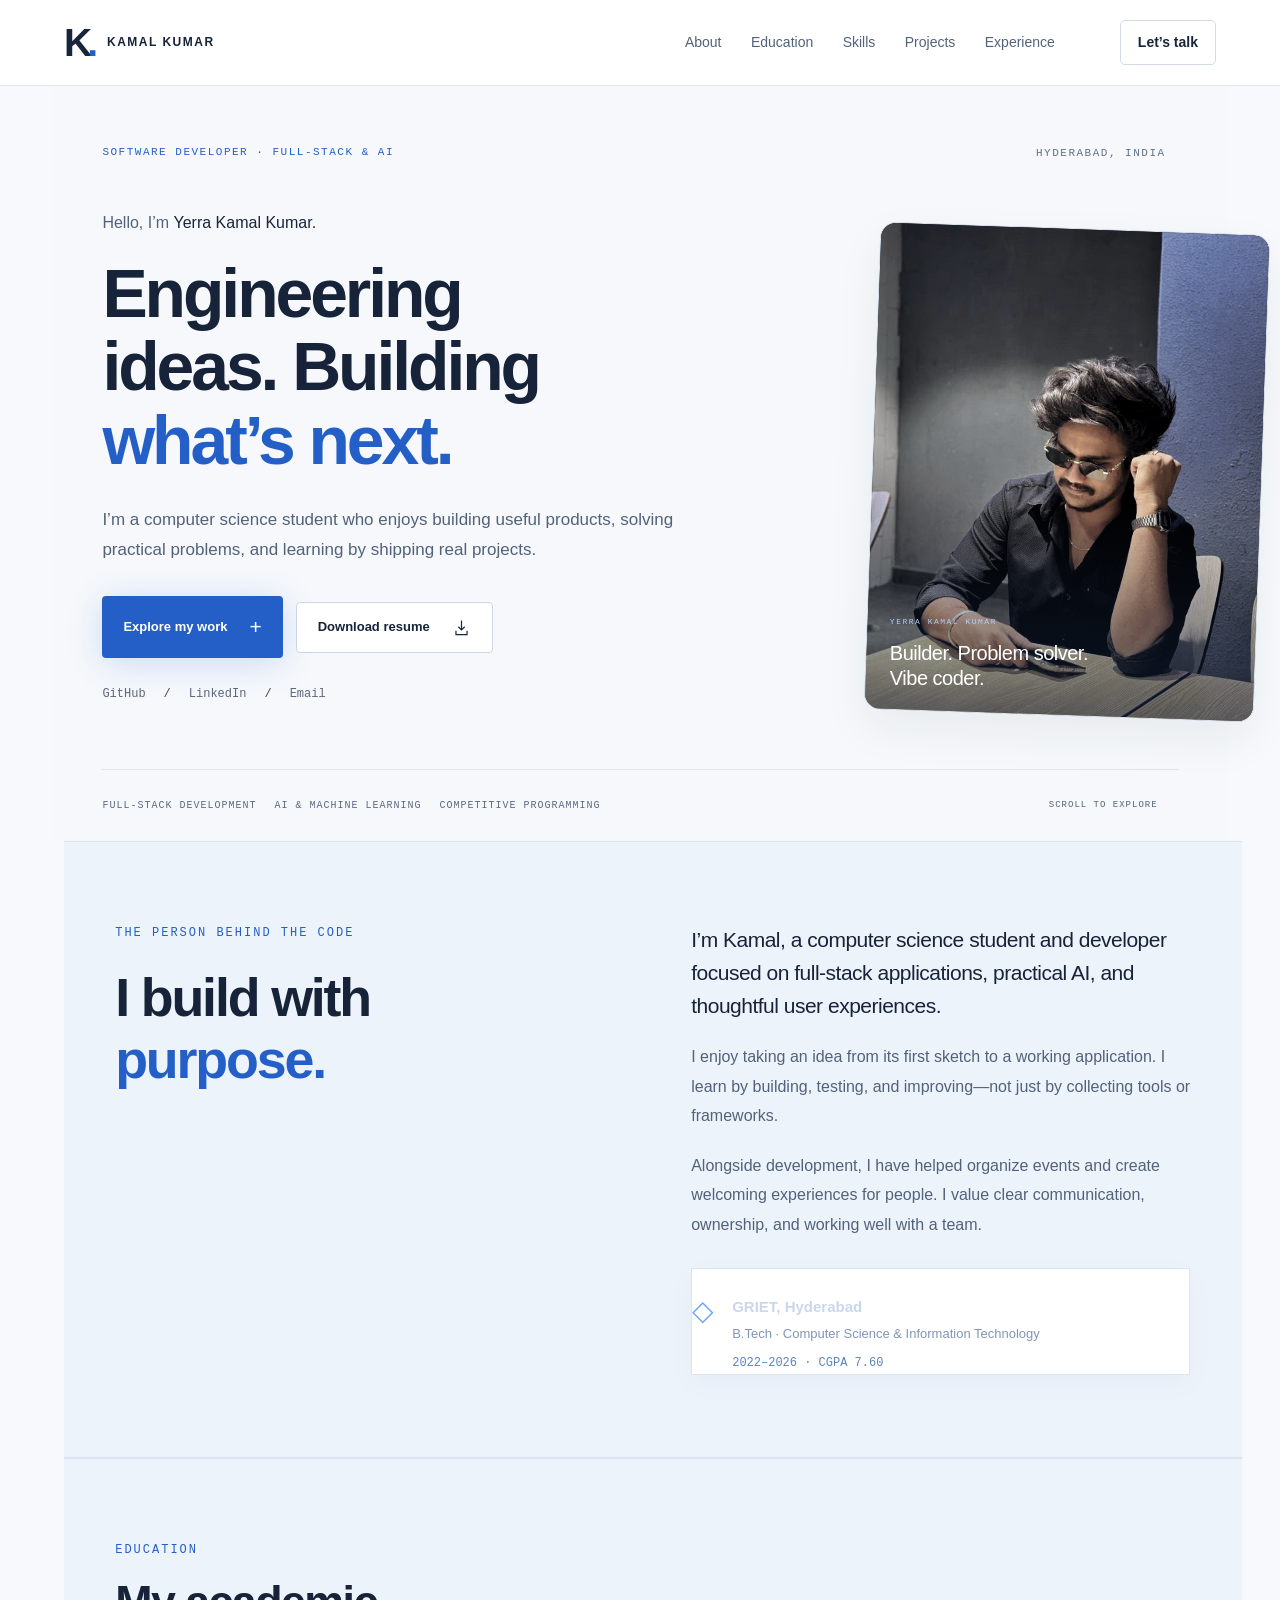
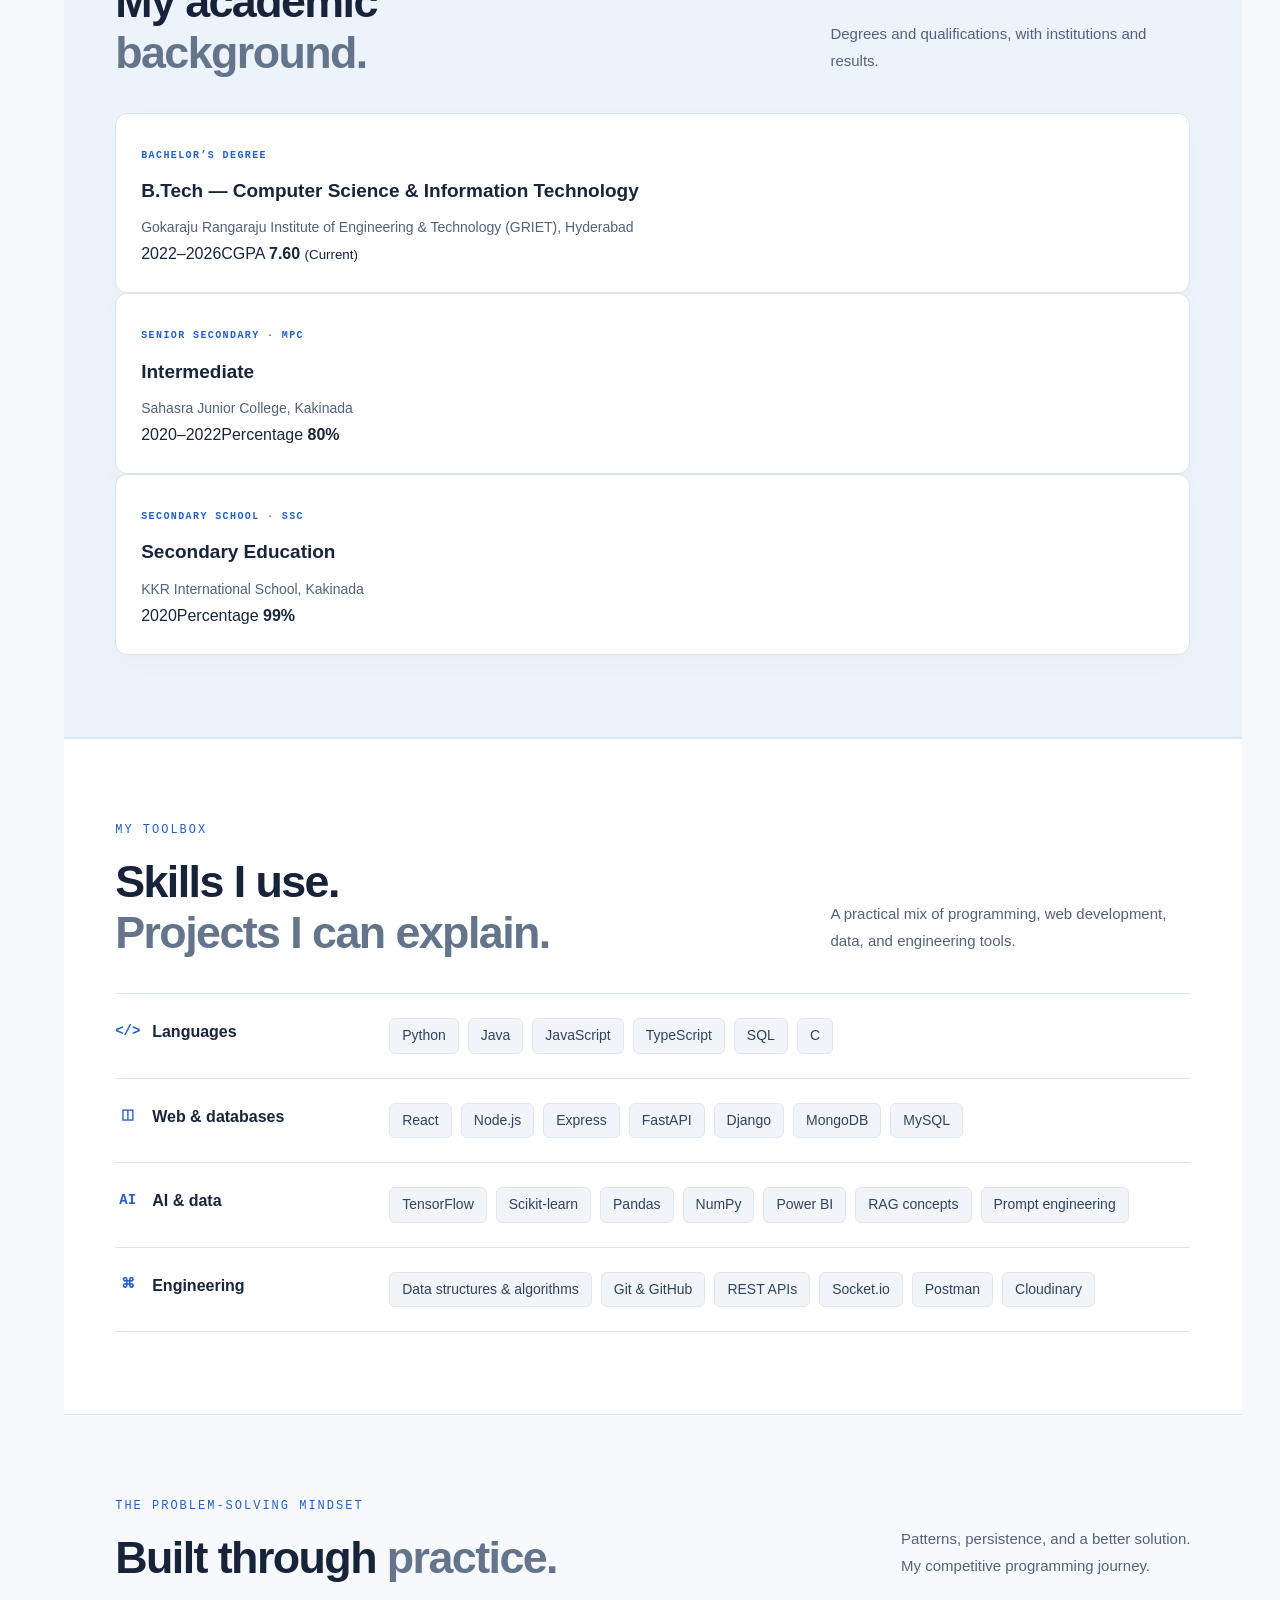
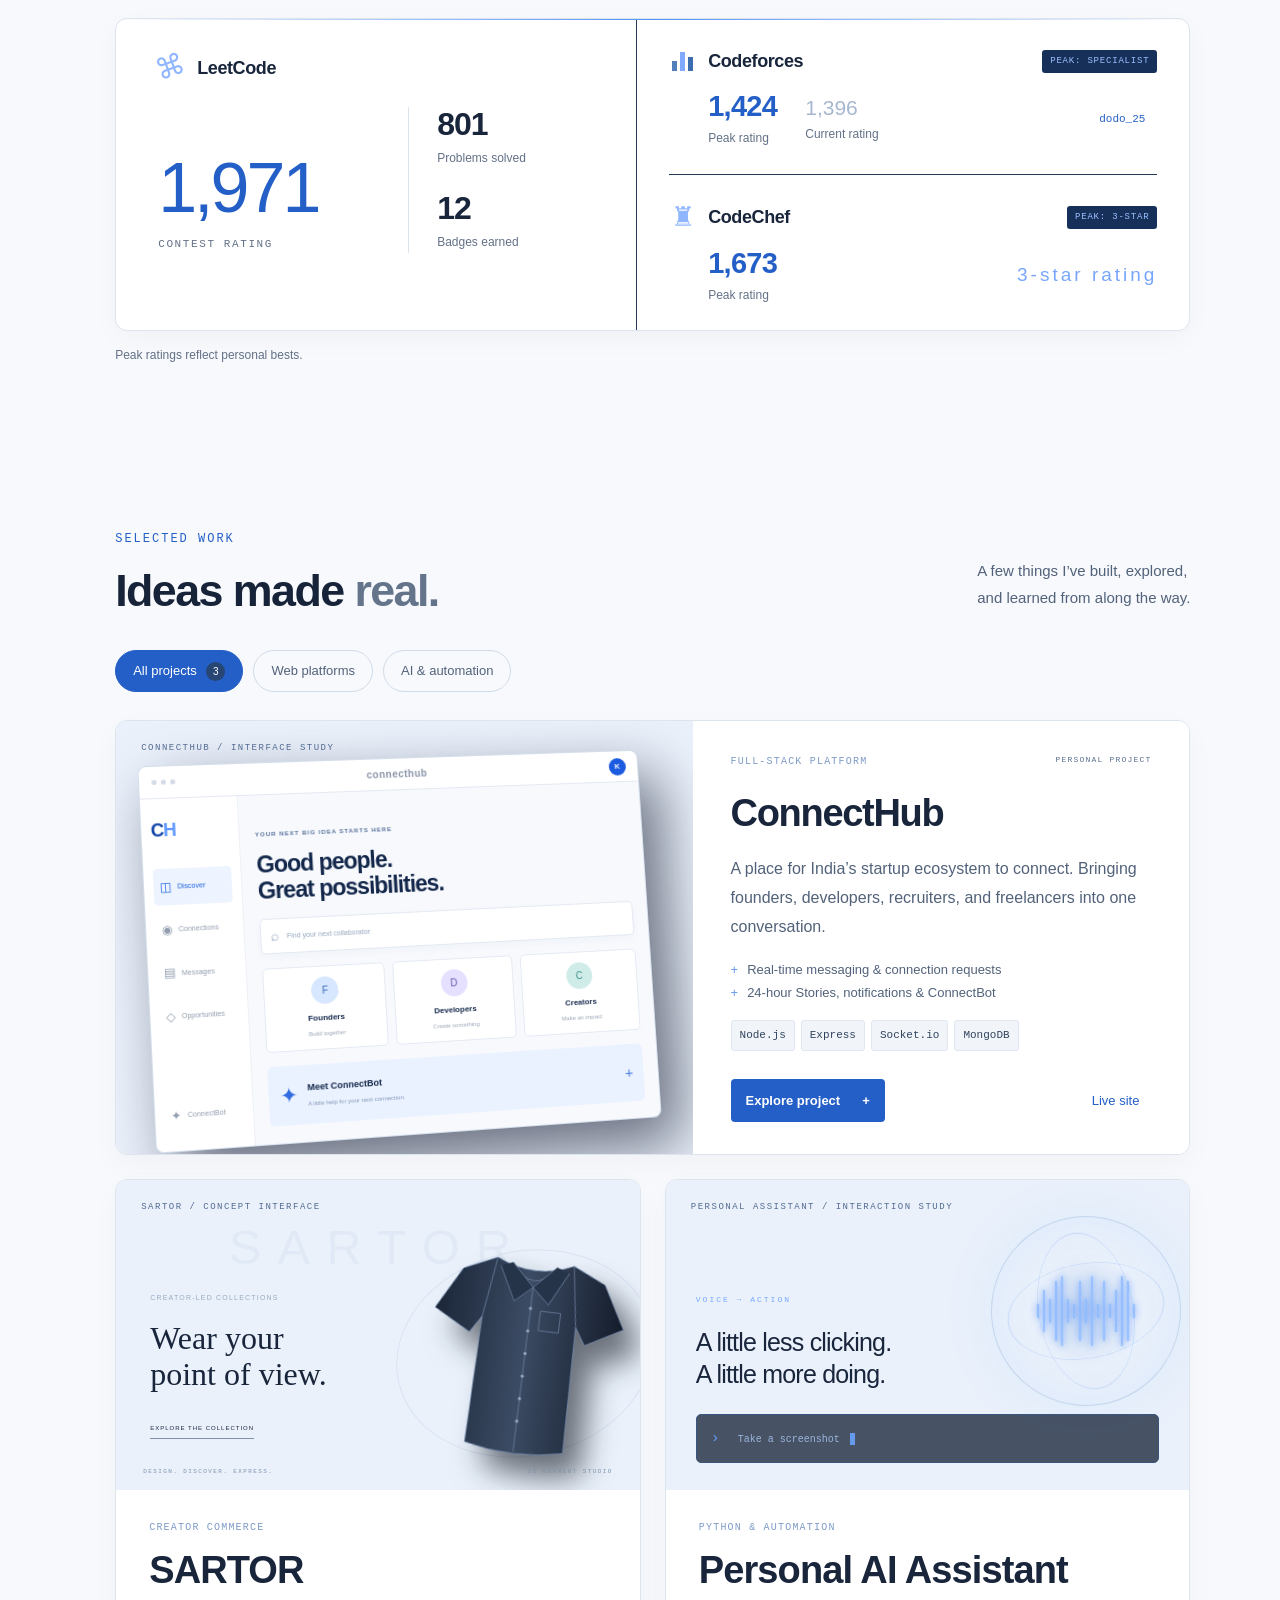
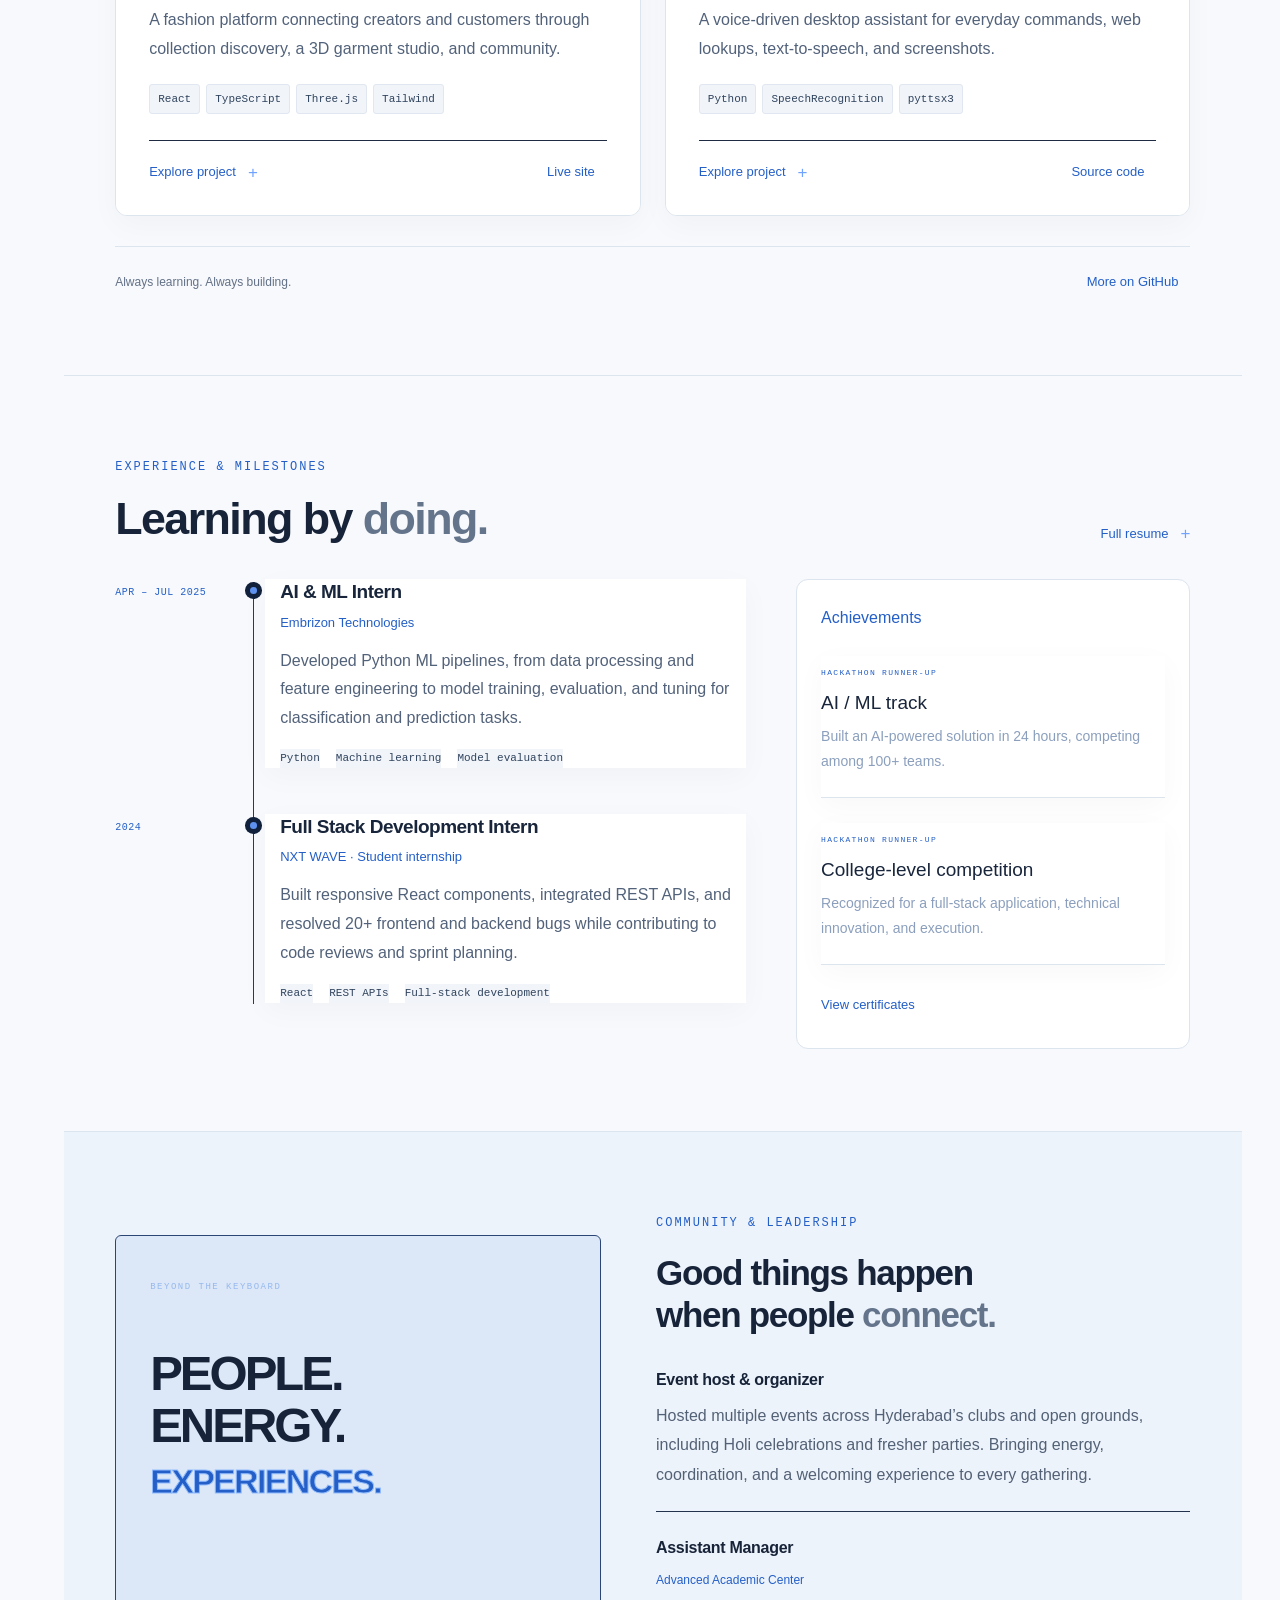
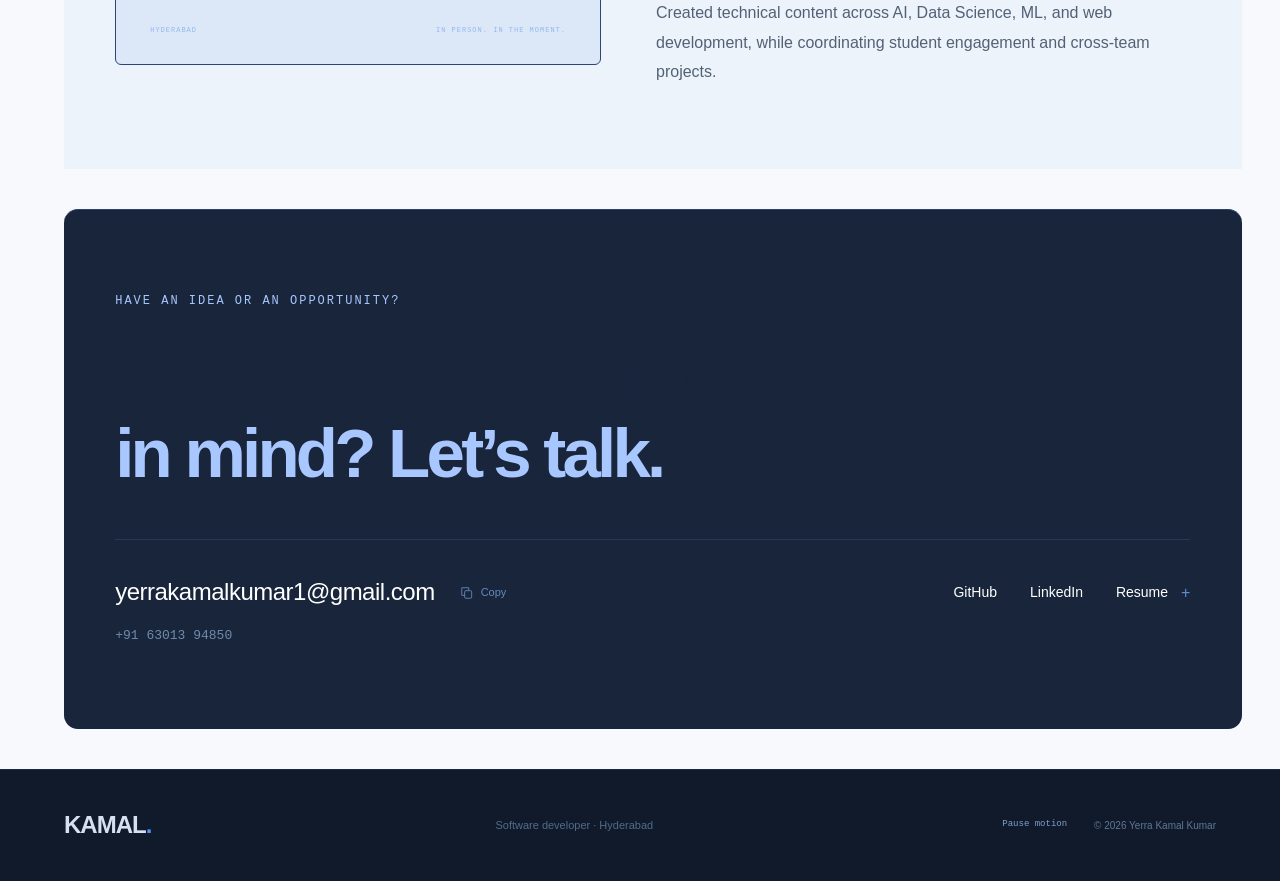
==== commit b3fedb6d: "Align education records with resume and simplify education layout" ====
--- a/portfolio/index.html
+++ b/portfolio/index.html
@@ -50,14 +50,15 @@
 
     
     <section id="education" class="education-section section-pad section-anchor">
-      <div class="section-heading"><div><p class="eyebrow">EDUCATION</p><h2>Learning that<br><span class="muted-word">shaped my foundation.</span></h2></div><p>Academic background and current study.</p></div>
-      <div class="education-cards">
-        <article class="education-card"><span class="education-level">UNDERGRADUATE</span><h3>B.Tech · Computer Science & Information Technology</h3><p>Gokaraju Rangaraju Institute of Engineering and Technology (GRIET), Hyderabad</p><div class="education-meta"><strong>Currently pursuing</strong><span>Expected completion: May 2027</span></div></article>
-        <article class="education-card"><span class="education-level">PRE-UNIVERSITY</span><h3>Intermediate / Junior College</h3><p>Higher secondary education</p></article>
-        <article class="education-card"><span class="education-level">SCHOOL</span><h3>SSC</h3><p>Secondary school education</p></article>
+      <div class="section-heading"><div><p class="eyebrow">EDUCATION</p><h2>My academic<br><span class="muted-word">background.</span></h2></div><p>Degrees and qualifications, with institutions and results.</p></div>
+      <div class="education-list">
+        <article class="education-card"><div class="education-main"><span class="education-level">BACHELOR’S DEGREE</span><h3>B.Tech — Computer Science & Information Technology</h3><p>Gokaraju Rangaraju Institute of Engineering & Technology (GRIET), Hyderabad</p></div><div class="education-details"><span class="education-year">2022–2026</span><span class="education-result">CGPA <strong>7.60</strong> <small>(Current)</small></span></div></article>
+        <article class="education-card"><div class="education-main"><span class="education-level">SENIOR SECONDARY · MPC</span><h3>Intermediate</h3><p>Sahasra Junior College, Kakinada</p></div><div class="education-details"><span class="education-year">2020–2022</span><span class="education-result">Percentage <strong>80%</strong></span></div></article>
+        <article class="education-card"><div class="education-main"><span class="education-level">SECONDARY SCHOOL · SSC</span><h3>Secondary Education</h3><p>KKR International School, Kakinada</p></div><div class="education-details"><span class="education-year">2020</span><span class="education-result">Percentage <strong>99%</strong></span></div></article>
       </div>
     </section>
-<section id="skills" class="skills-section section-pad section-anchor">
+
+    <section id="skills" class="skills-section section-pad section-anchor">
       <div class="section-heading reveal"><div><p class="eyebrow">MY TOOLBOX</p><h2>Skills I use.<br><span class="muted-word">Projects I can explain.</span></h2></div><p>A practical mix of programming, web development, data, and engineering tools.</p></div>
       <div class="skill-rows reveal"><div class="skill-row"><h3><span aria-hidden="true">&lt;/&gt;</span>Languages</h3><div><span>Python</span><span>Java</span><span>JavaScript</span><span>TypeScript</span><span>SQL</span><span>C</span></div></div><div class="skill-row"><h3><span aria-hidden="true">◫</span>Web & databases</h3><div><span>React</span><span>Node.js</span><span>Express</span><span>FastAPI</span><span>Django</span><span>MongoDB</span><span>MySQL</span></div></div><div class="skill-row"><h3><span aria-hidden="true">AI</span>AI & data</h3><div><span>TensorFlow</span><span>Scikit-learn</span><span>Pandas</span><span>NumPy</span><span>Power BI</span><span>RAG concepts</span><span>Prompt engineering</span></div></div><div class="skill-row"><h3><span aria-hidden="true">⌘</span>Engineering</h3><div><span>Data structures & algorithms</span><span>Git & GitHub</span><span>REST APIs</span><span>Socket.io</span><span>Postman</span><span>Cloudinary</span></div></div></div>
     </section>
--- a/portfolio/styles.css
+++ b/portfolio/styles.css
@@ -66,3 +66,114 @@
 dialog{background:#fff;color:#172338;border:1px solid #dce4ee;box-shadow:0 30px 90px #14233b30}
 .dialog-description,.dialog-note{color:#536176}.dialog-links .button-secondary{background:#fff;color:#172338}
 @media(max-width:650px){.site-header{background:#fff}.about-section,.skills-section{padding-top:58px;padding-bottom:58px}.hero-art{min-height:320px}}
+
+
+/* Recruiter-first refinement: stable layout, generous spacing, readable type */
+:root{--max:1240px;--bg:#f7f9fc;--surface:#fff;--surface2:#edf2f8;--text:#18253b;--muted:#52627a;--line:#dce4ee;--blue:#245fc7;--blue-light:#245fc7;--sans:Inter,"Segoe UI",Arial,sans-serif}
+html{scroll-padding-top:104px;scroll-behavior:smooth}
+body{background:#f7f9fc;color:#18253b;overflow-x:hidden;font-size:16px;line-height:1.7}
+.site-header{width:100%;max-width:100%;height:86px;padding:0 clamp(20px,5vw,76px);position:sticky;top:0;background:rgba(255,255,255,.97);border-bottom:1px solid #e0e6ef;backdrop-filter:blur(10px)}
+.desktop-nav{gap:clamp(16px,2.3vw,34px)}.desktop-nav a{color:#52627a}.desktop-nav a:hover,.desktop-nav a.active{color:#245fc7}
+.nav-contact{color:#18253b;border-color:#d1dbe8}.tiny-orbit{display:none}
+.hero,.section-pad{width:calc(100% - clamp(32px,8vw,112px));max-width:1240px;padding-left:clamp(20px,4vw,64px);padding-right:clamp(20px,4vw,64px)}
+.hero{padding-top:52px;overflow:visible}.hero-grid-bg{display:none}
+.hero-topline{flex-wrap:wrap}.hero-content{grid-template-columns:minmax(0,1.1fr) minmax(280px,.8fr);gap:clamp(24px,5vw,70px);padding-top:42px}
+.hero h1{font-size:clamp(44px,5.3vw,76px);line-height:1.08;letter-spacing:-.045em;overflow-wrap:normal}
+.hero h1>span{background:none;color:#245fc7}
+.hero-description{max-width:600px;color:#52627a;font-size:17px;line-height:1.75}.hello{color:#52627a}.hello strong{color:#18253b}
+.hero-art{width:100%;height:auto;min-height:0;margin:0;display:flex;justify-content:center;align-items:center}
+.hero-art:before,.hero-art canvas,.art-label,.art-corner,.orbit-chip,.art-caption{display:none!important}
+.portrait-frame{width:min(100%,390px);aspect-ratio:4/5;height:auto;border:1px solid #dce4ee;border-radius:16px;overflow:hidden;box-shadow:0 18px 45px #1b2b4510;position:relative}
+.portrait-frame img{width:100%;height:100%;object-fit:cover;display:block}
+.portrait-gradient{background:linear-gradient(180deg,transparent 55%,#14233d99 100%)}
+.hero-bottom{flex-wrap:wrap;gap:12px 18px;color:#5b6b82;border-color:#dce4ee;margin-top:35px}
+.hero-bottom .diamond{background:#8aa2c4}.scroll-label{color:#52627a}
+.section-pad{padding-top:82px;padding-bottom:82px}
+.section-heading{align-items:flex-end;margin-bottom:34px;gap:24px}
+h2{font-size:clamp(32px,3.5vw,48px);line-height:1.15;letter-spacing:-.035em;color:#18253b}
+.muted-word{color:#60728c}.section-heading>p{color:#52627a;font-size:15px;max-width:360px}
+.about-section{gap:clamp(32px,6vw,80px);border-top:1px solid #dce4ee}
+.about-title h2{font-size:clamp(40px,4.2vw,58px);letter-spacing:-.04em}
+.about-title h2 span{color:#245fc7}.about-body>p{color:#52627a;font-size:16px;line-height:1.85}.about-body .about-lead{color:#18253b;font-size:21px;line-height:1.55}
+.education-section{background:#edf3fb;border-top:1px solid #dce6f2;border-bottom:1px solid #dce6f2}
+.education-cards{display:grid;grid-template-columns:repeat(3,minmax(0,1fr));gap:18px}
+.education-card{min-width:0;background:#fff;border:1px solid #dce4ee;border-radius:12px;padding:25px;box-shadow:0 8px 24px #1b2b4506}
+.education-level{font:600 10px/1.4 var(--mono);letter-spacing:1.4px;color:#245fc7}
+.education-card h3{font-size:19px;line-height:1.4;margin:12px 0;color:#18253b;overflow-wrap:anywhere}
+.education-card p{font-size:14px;line-height:1.7;color:#52627a}
+.education-meta{display:flex;flex-direction:column;gap:4px;margin-top:18px;padding-top:14px;border-top:1px solid #e4eaf2;font-size:12px;color:#52627a}
+.education-meta strong{color:#245fc7;font-weight:600}
+.skills-section{background:#fff;border-top:1px solid #e0e6ef;border-bottom:1px solid #e0e6ef}
+.skill-rows{border-top:1px solid #dce4ee}
+.skill-row{display:grid;grid-template-columns:minmax(160px,250px) minmax(0,1fr);gap:24px;align-items:start;padding:24px 0;border-bottom:1px solid #dce4ee;background:transparent;box-shadow:none}
+.skill-row h3{display:flex;align-items:center;gap:12px;font-size:16px;color:#18253b;font-weight:650}
+.skill-row h3>span{color:#245fc7;font-size:14px;font-family:var(--mono);min-width:22px}
+.skill-row>div{display:flex;flex-wrap:wrap;gap:9px}
+.skill-row>div>span{display:inline-flex;align-items:center;background:#f1f5fa;border:1px solid #e0e7f0;border-radius:6px;padding:7px 12px;color:#30435d;font-size:14px;line-height:1.4;white-space:normal}
+.coding-section,.work-section,.journey-section{background:#f7f9fc}
+.coding-board,.project-copy,.project-compact .project-copy,.achievement-column article,.timeline-content{background:#fff;border-color:#dce4ee;color:#18253b;box-shadow:0 8px 28px #1d2f4a08}
+.platform-label h3,.project-copy h3,.project-compact h3,.timeline-content h3,.achievement-column h4{color:#18253b}
+.project-featured{min-height:0}.project-copy{padding:clamp(22px,3vw,38px)}
+.project{border-radius:12px;background:#fff;border-color:#dce4ee;box-shadow:0 10px 30px #1b2b4508}
+.project:hover{border-color:#b9cce6;transform:translateY(-2px)}
+.project-copy>p,.project-compact p,.project-highlights,.timeline-content p{color:#52627a;line-height:1.8}
+.project h3{font-size:clamp(28px,3vw,38px)}
+.project-filters button{color:#52627a;border-color:#d1dbe8}.project-filters button.is-active{background:#245fc7;color:#fff;border-color:#245fc7}
+.tech-tags span,.timeline-tags span{background:#f1f5fa;color:#30435d;border-color:#e0e7f0}
+.project-actions{flex-wrap:wrap}.button-light{background:#245fc7;color:#fff}.button-light:hover{background:#194da9}
+.text-link{color:#245fc7}.text-link:hover{color:#163f91}
+.connect-visual{background:#eaf1fb}.sartor-visual{background:#eaf1fb;color:#18253b}.assistant-visual{background:#eaf1fb}
+.visual-caption{color:#526b91}.project-floating-label{display:none}
+.about-section,.beyond-section{background:#edf3fb}
+.achievement-column{background:#fff;border:1px solid #dce4ee;border-radius:12px;padding:24px}
+.achievement-title>span{display:none}
+.timeline-date,.company,.award-label{color:#245fc7}
+.contact-section{background:#18253b;color:#fff;border-radius:14px;margin-top:40px;margin-bottom:40px;overflow:hidden}
+.contact-section h2{font-size:clamp(40px,5.4vw,70px);line-height:1.15;overflow-wrap:anywhere}
+.contact-section h2 span{color:#a9c7ff}
+.contact-spark{display:none}
+.contact-bottom{display:grid;grid-template-columns:minmax(0,1fr) auto;gap:28px;align-items:start}
+.contact-email{font-size:clamp(16px,2vw,24px);overflow-wrap:anywhere;word-break:break-word}
+.contact-links{display:flex;flex-wrap:wrap;gap:20px}.contact-links a{white-space:nowrap}
+.site-footer{background:#101a2b;color:#d7e0ee}
+.scroll-progress{height:3px;background:#245fc7}
+.reveal{opacity:1!important;transform:none!important;transition:none!important}
+.motion-paused *, .motion-paused *:before,.motion-paused *:after{animation:none!important;transition:none!important}
+@media(max-width:900px){
+ .site-header{padding:0 24px}.desktop-nav{gap:18px;margin-right:12px}
+ .hero,.section-pad{width:calc(100% - 32px);padding-left:24px;padding-right:24px}
+ .hero-content{grid-template-columns:minmax(0,1fr) minmax(220px,.75fr);gap:20px}
+ .hero h1{font-size:clamp(40px,6vw,58px);letter-spacing:-.04em}
+ .section-pad{padding-top:65px;padding-bottom:65px}
+ .about-section{grid-template-columns:1fr 1fr;gap:32px}
+ .project-featured{grid-template-columns:1fr}.project-featured .project-visual{min-height:340px}
+ .education-cards{grid-template-columns:1fr}
+}
+@media(max-width:650px){
+ .site-header{height:72px;padding:0 18px}.brand-name{font-size:11px}.desktop-nav,.nav-contact{display:none}.menu-toggle{display:block}
+ .mobile-nav{background:#fff;border-color:#dce4ee;box-shadow:0 18px 48px #1b2b4518}
+ .mobile-nav a{color:#18253b}
+ .hero,.section-pad{width:100%;padding-left:22px;padding-right:22px}
+ .hero{padding-top:34px}.hero-topline{align-items:flex-start}.location{display:none}
+ .hero-content{grid-template-columns:1fr;padding-top:28px;gap:30px}
+ .hero h1{font-size:clamp(42px,11vw,58px);letter-spacing:-.045em}
+ .hero-description{font-size:16px}.desktop-break{display:none}
+ .hero-buttons{flex-wrap:wrap}.hero-art{max-width:330px;margin:0 auto}
+ .hero-bottom{margin-top:28px;font-size:9px}.hero-bottom>span:nth-of-type(2),.hero-bottom>span:nth-of-type(3),.hero-bottom .diamond{display:none}
+ .section-pad{padding-top:58px;padding-bottom:58px}
+ .section-heading{display:block}.section-heading>p{margin-top:16px}
+ .about-section{display:grid;grid-template-columns:1fr;gap:22px}
+ .about-title h2{font-size:42px}.about-body .about-lead{font-size:19px}
+ .skill-row{grid-template-columns:1fr;gap:12px;padding:20px 0}
+ .skill-row>div>span{font-size:13px;padding:7px 10px}
+ .project-pair{grid-template-columns:1fr;gap:18px}.project-compact .project-visual{height:260px}
+ .project-copy,.project-compact .project-copy{padding:23px}
+ .project-featured .project-visual{min-height:280px}
+ .mock-sidebar{width:78px;padding:12px 7px}.mock-main{padding:18px 12px}.mock-main h4{font-size:20px}
+ .project-actions{align-items:flex-start}.work-bottom{gap:12px;flex-wrap:wrap}
+ .contact-section{width:calc(100% - 24px);padding:36px 22px;margin:20px 12px;border-radius:12px}
+ .contact-section h2{font-size:clamp(36px,10vw,52px)}
+ .contact-bottom{grid-template-columns:1fr;gap:22px}.contact-links{gap:14px}
+ .site-footer{padding:24px 20px}.site-footer>div{flex-wrap:wrap;gap:12px}
+}
+@media(prefers-reduced-motion:reduce){html{scroll-behavior:auto}*,*:before,*:after{animation:none!important;transition:none!important}}
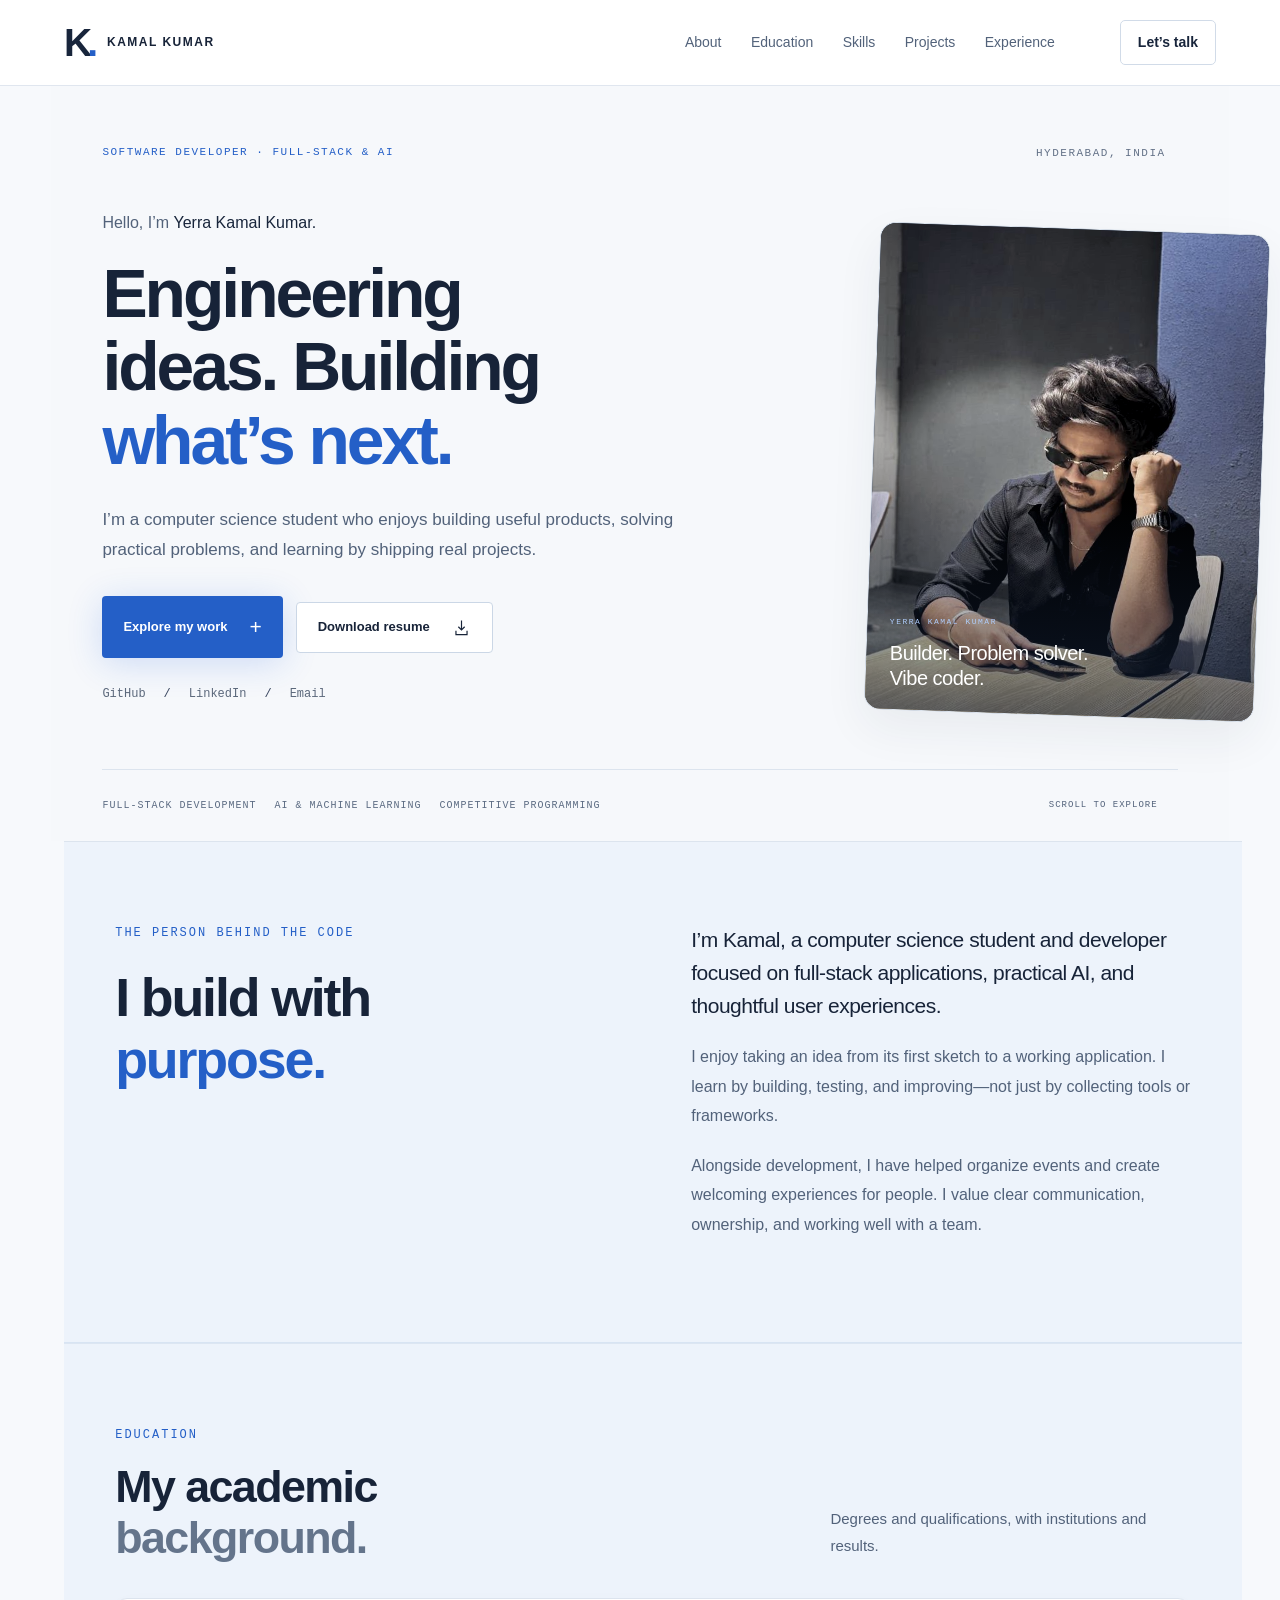
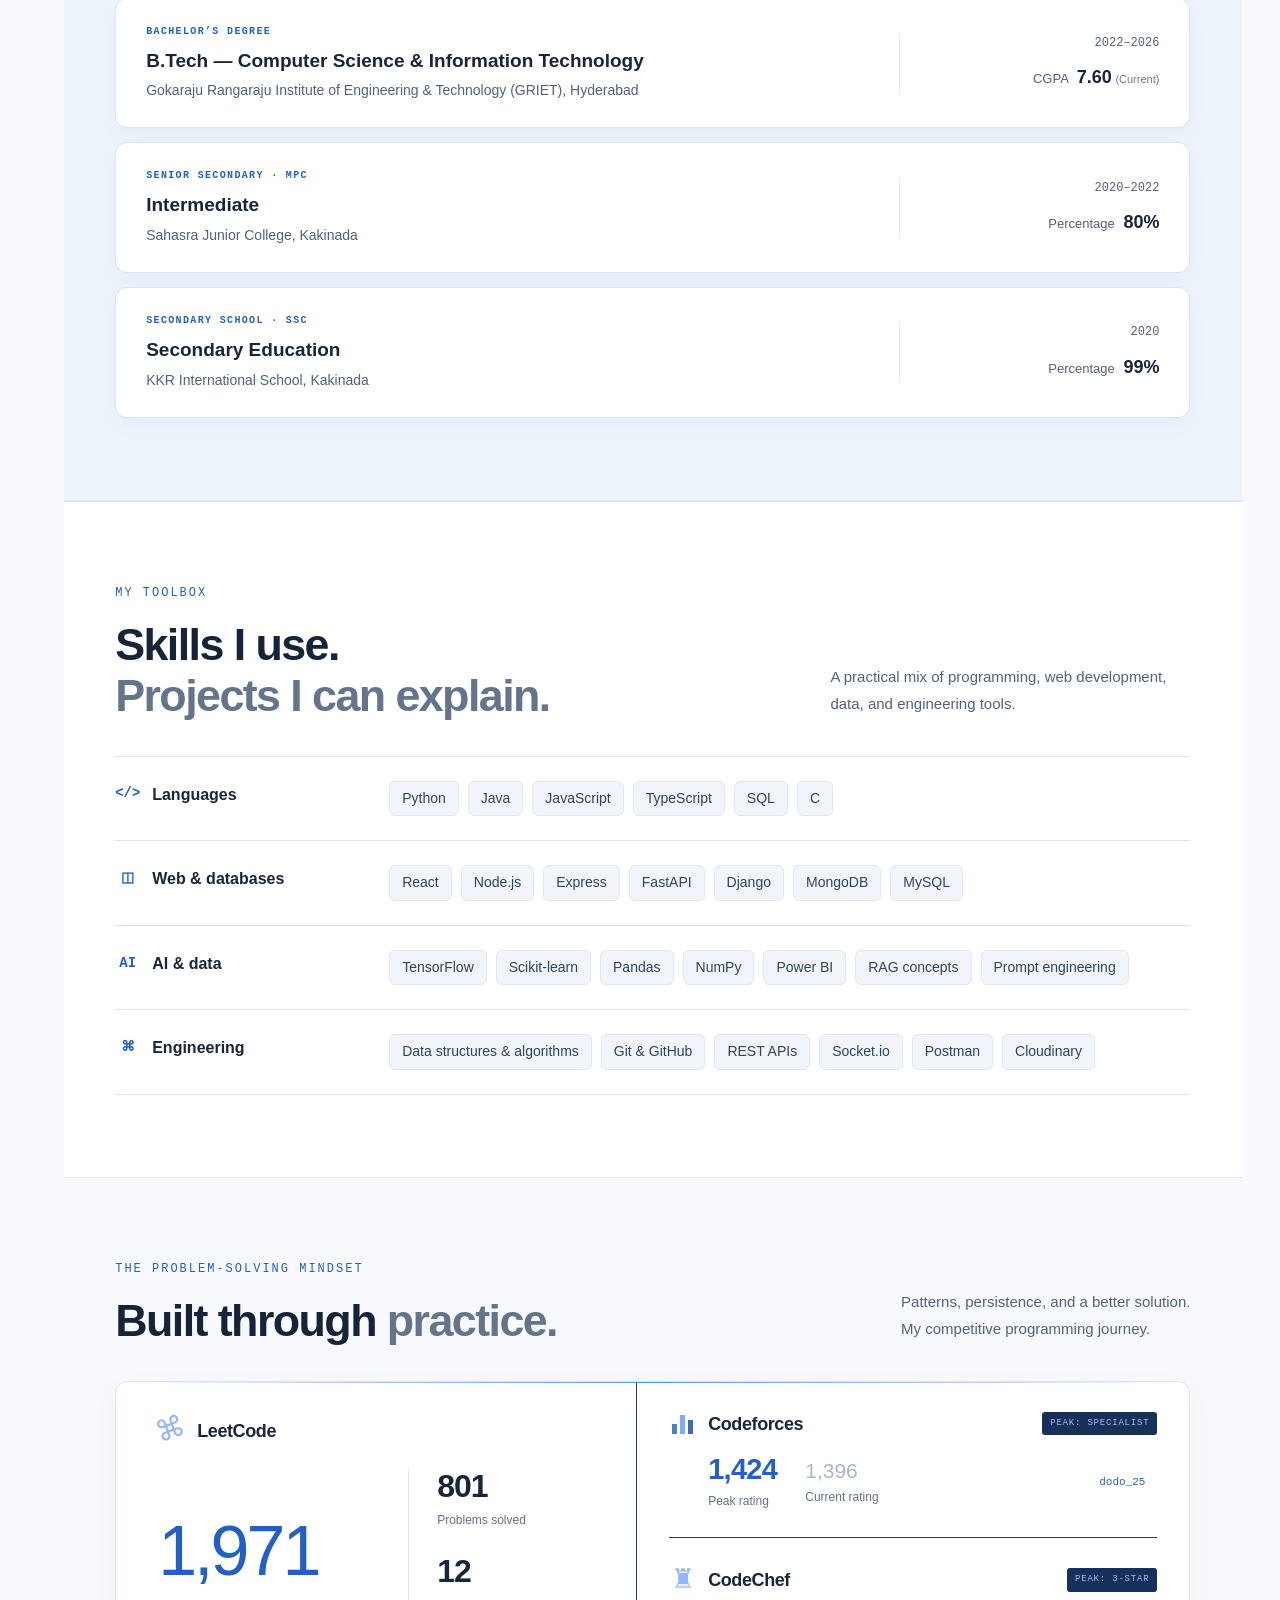
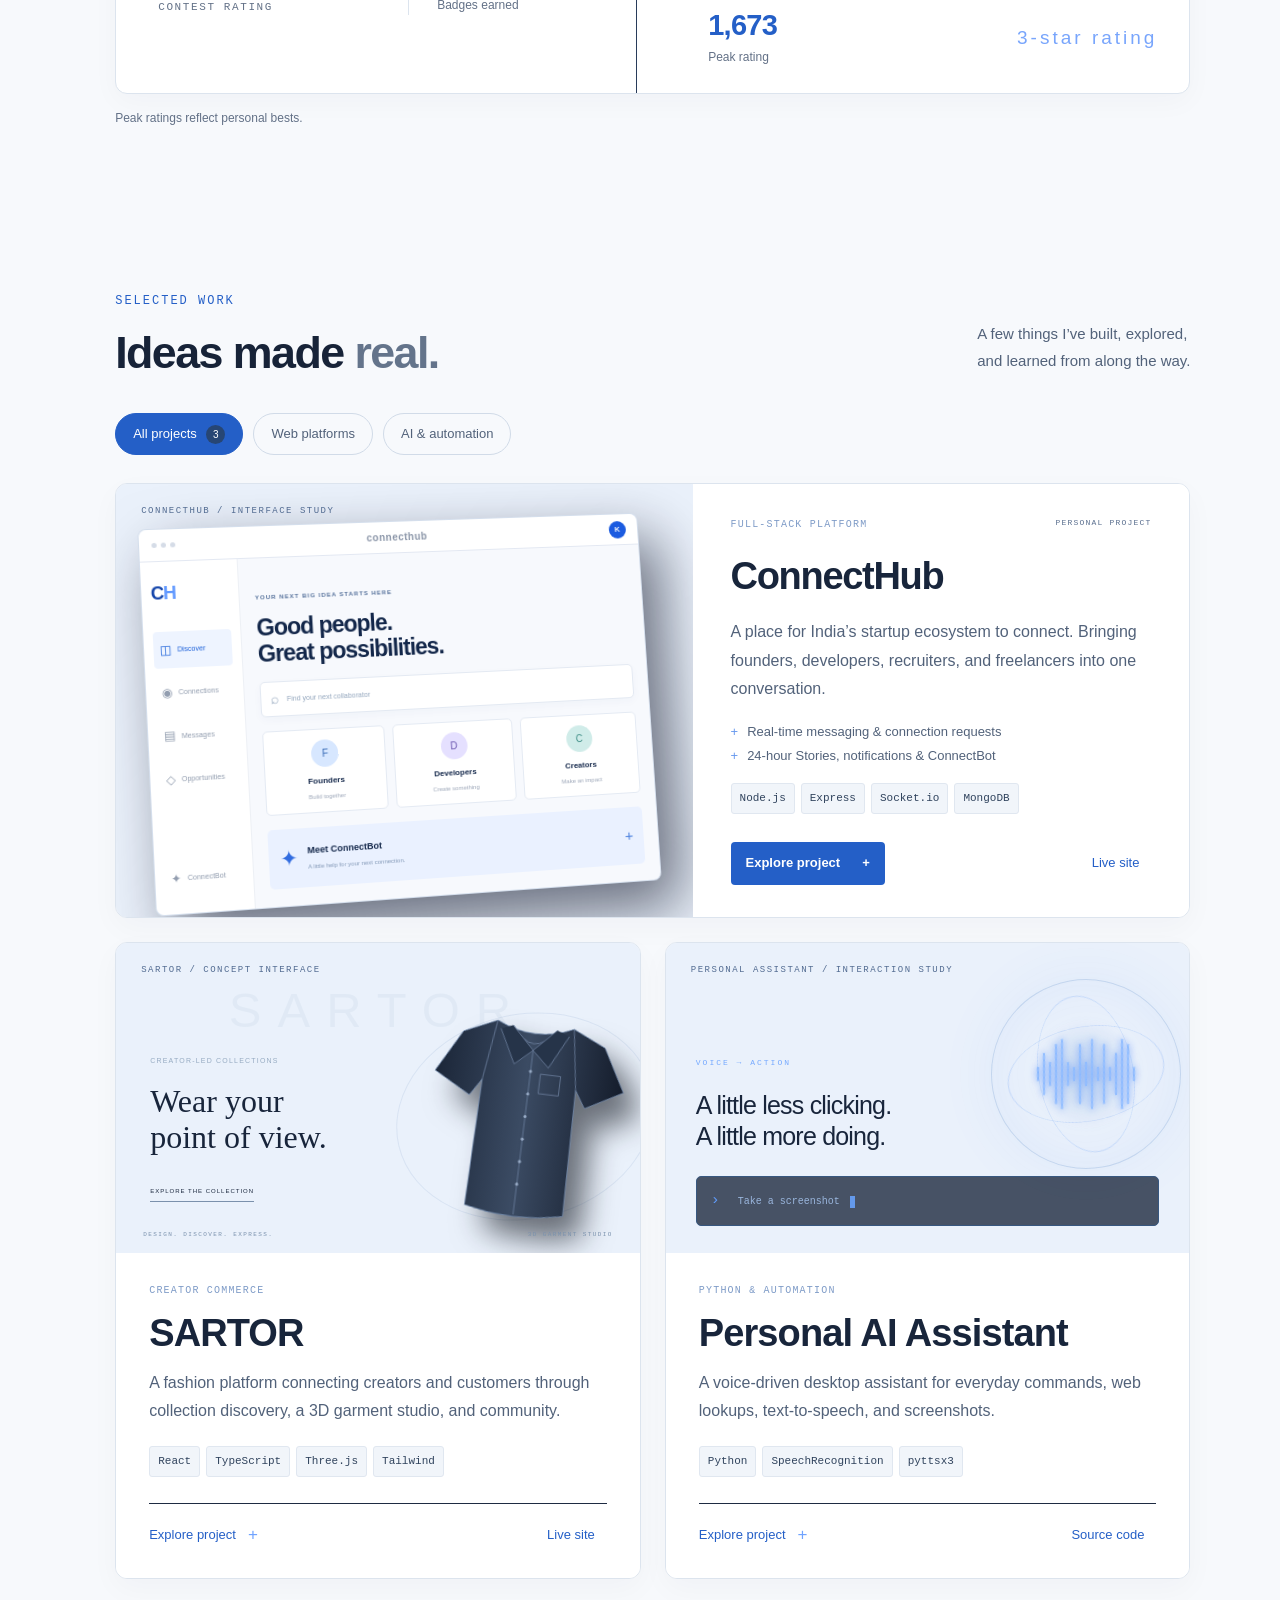
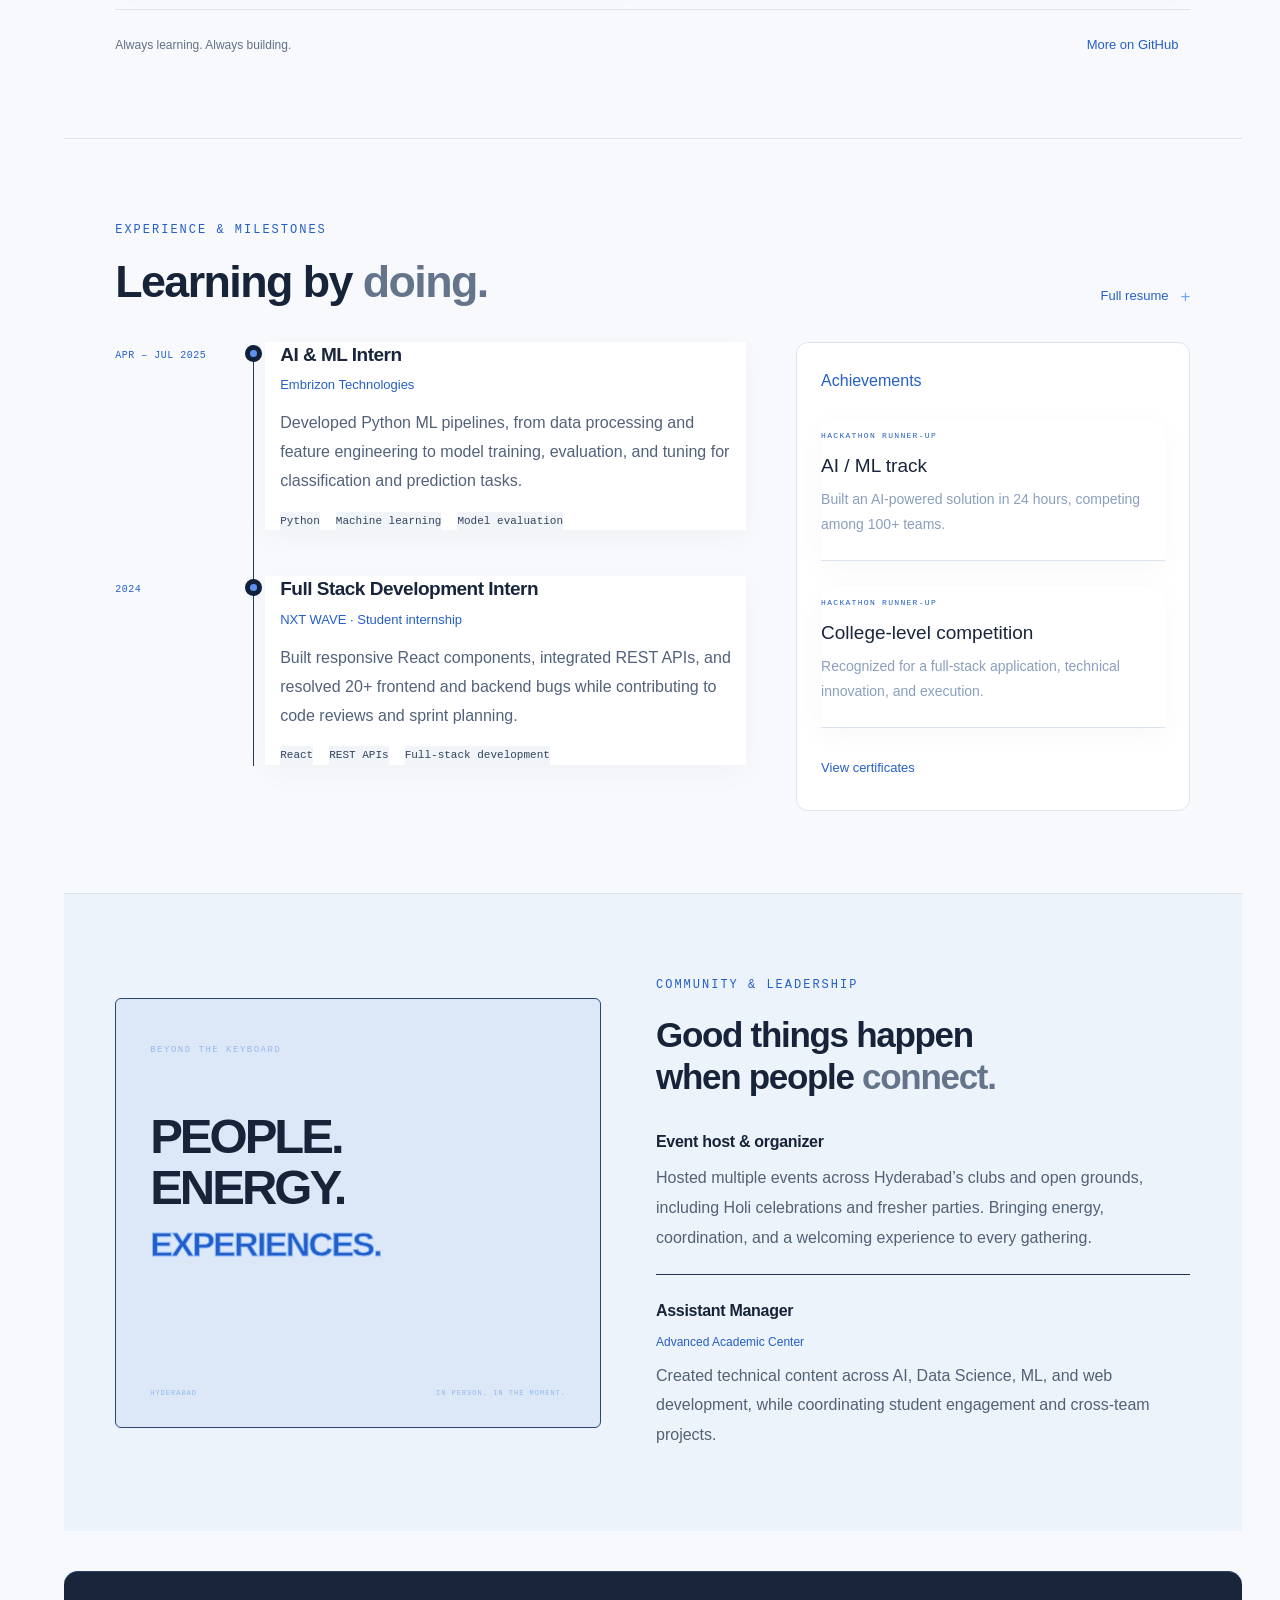
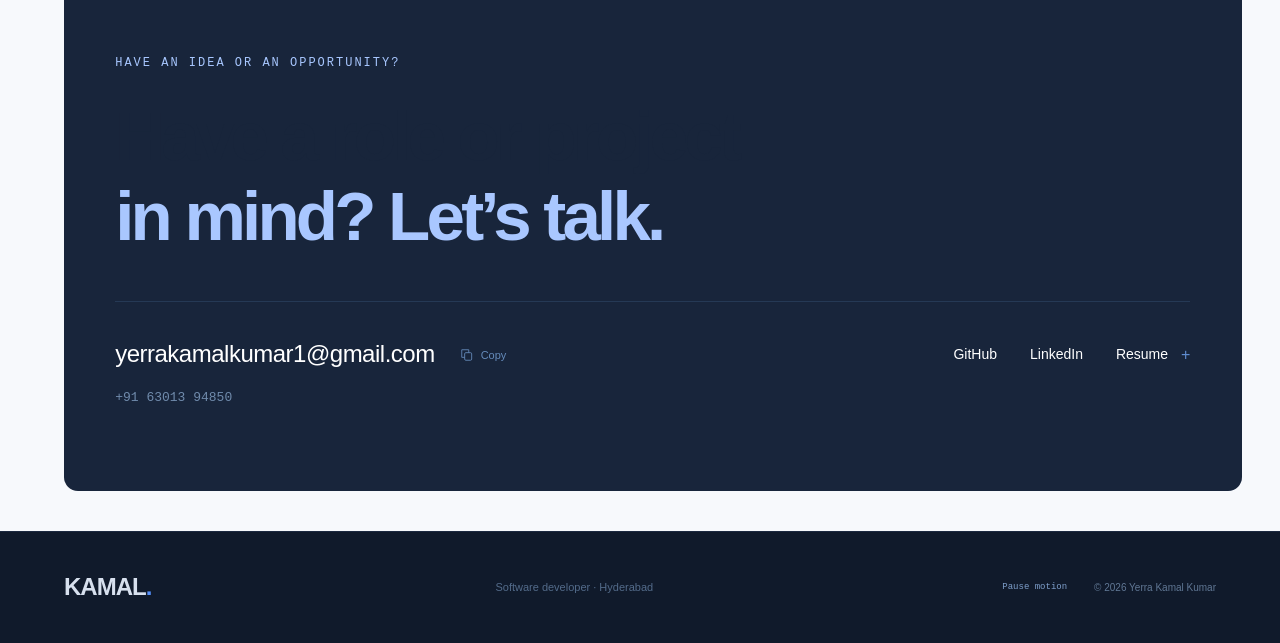
==== commit a8c49371: "Remove duplicate education snippet from About section" ====
--- a/portfolio/index.html
+++ b/portfolio/index.html
@@ -45,7 +45,7 @@
 
     <section id="about" class="about-section section-pad section-anchor">
       <div class="about-title reveal"><p class="eyebrow">THE PERSON BEHIND THE CODE</p><h2>I build with<br><span>purpose.</span></h2></div>
-      <div class="about-body reveal"><p class="about-lead">I’m Kamal, a computer science student and developer focused on full-stack applications, practical AI, and thoughtful user experiences.</p><p>I enjoy taking an idea from its first sketch to a working application. I learn by building, testing, and improving—not just by collecting tools or frameworks.</p><p>Alongside development, I have helped organize events and create welcoming experiences for people. I value clear communication, ownership, and working well with a team.</p><div class="education-line"><span class="edu-icon" aria-hidden="true">◇</span><div><strong>GRIET, Hyderabad</strong><span>B.Tech · Computer Science & Information Technology</span><small>2022–2026 · CGPA 7.60</small></div></div></div>
+      <div class="about-body reveal"><p class="about-lead">I’m Kamal, a computer science student and developer focused on full-stack applications, practical AI, and thoughtful user experiences.</p><p>I enjoy taking an idea from its first sketch to a working application. I learn by building, testing, and improving—not just by collecting tools or frameworks.</p><p>Alongside development, I have helped organize events and create welcoming experiences for people. I value clear communication, ownership, and working well with a team.</p></div></div>
     </section>
 
     
--- a/portfolio/styles.css
+++ b/portfolio/styles.css
@@ -177,3 +177,19 @@
  .site-footer{padding:24px 20px}.site-footer>div{flex-wrap:wrap;gap:12px}
 }
 @media(prefers-reduced-motion:reduce){html{scroll-behavior:auto}*,*:before,*:after{animation:none!important;transition:none!important}}
+
+
+/* Education: aligned information grid, consistent on desktop and mobile */
+.education-section{background:#edf3fb;border-top:1px solid #dce6f2;border-bottom:1px solid #dce6f2}
+.education-list{display:flex;flex-direction:column;gap:14px}
+.education-card{display:grid;grid-template-columns:minmax(0,1fr) minmax(190px,260px);align-items:center;gap:28px;padding:25px 30px;background:#fff;border:1px solid #dce4ee;border-radius:12px;box-shadow:0 8px 24px #1b2b4507;min-width:0}
+.education-main{min-width:0}.education-level{display:block;font:600 10px/1.5 var(--mono);letter-spacing:1.35px;color:#245fc7;margin-bottom:8px}
+.education-card h3{font-size:19px;line-height:1.45;font-weight:650;color:#18253b;margin:0 0 5px;overflow-wrap:anywhere}
+.education-card p{font-size:14px;line-height:1.65;color:#52627a;margin:0;overflow-wrap:anywhere}
+.education-details{display:flex;flex-direction:column;align-items:flex-end;justify-content:center;gap:9px;border-left:1px solid #e4eaf2;padding-left:24px;color:#52627a;font-size:13px;text-align:right;min-width:0}
+.education-year{font-family:var(--mono);font-size:12px;color:#52627a}
+.education-result{font-size:13px;color:#52627a}
+.education-result strong{font-size:18px;color:#18253b;font-weight:700;margin-left:5px}
+.education-result small{font-size:11px;color:#6b7b91}
+@media(max-width:760px){.education-card{grid-template-columns:1fr;gap:15px;padding:22px}.education-details{flex-direction:row;align-items:center;justify-content:space-between;gap:12px;border-left:0;border-top:1px solid #e4eaf2;padding:14px 0 0;text-align:left}.education-card h3{font-size:17px}}
+@media(max-width:420px){.education-card{padding:18px}.education-details{align-items:flex-start;flex-direction:column;gap:6px}.education-result strong{font-size:17px}}
